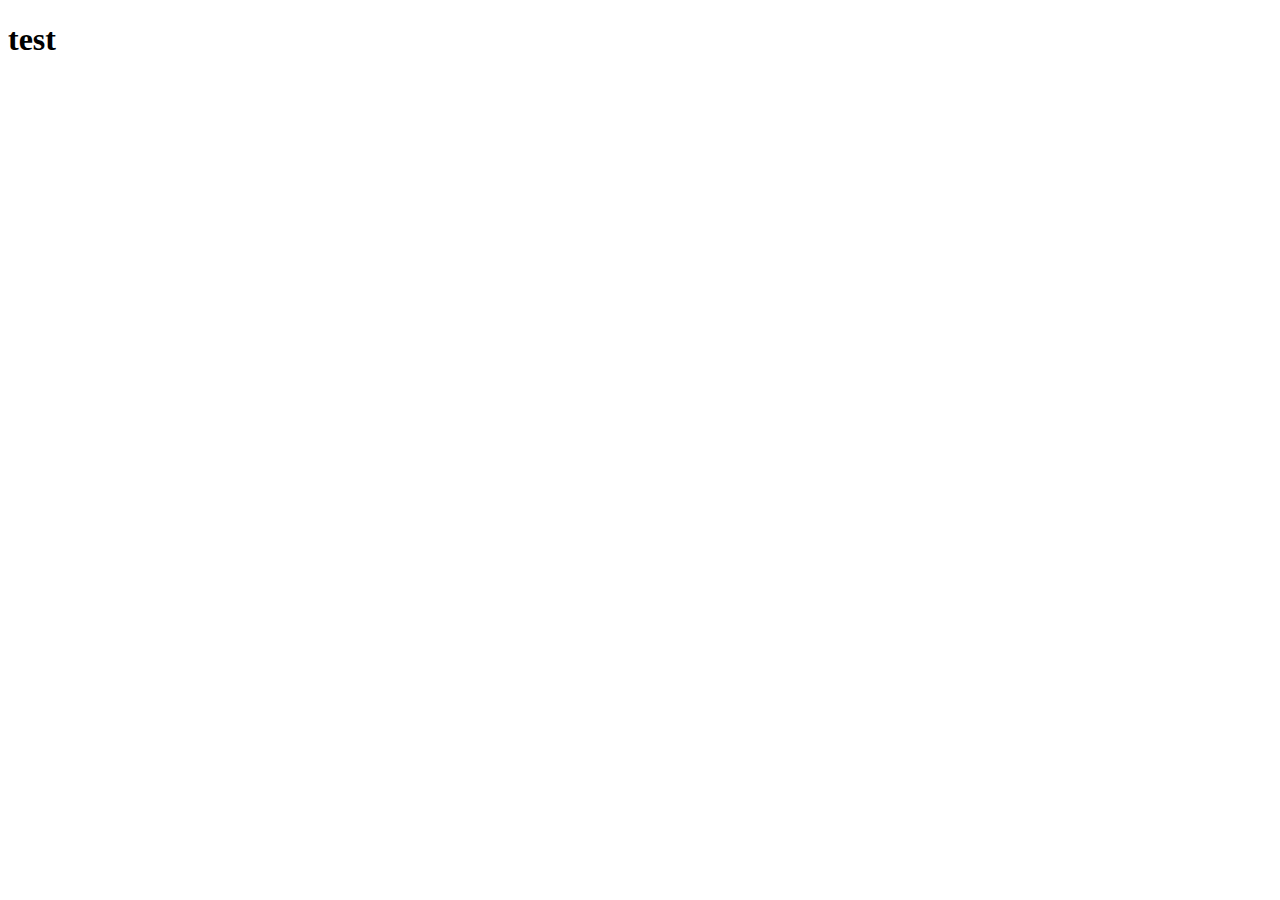
==== index.html @ bf71e2e0 "Add files via upload" ====
<!DOCTYPE html>
<html>

<head>
    <title>Wordpress</title>
    <meta charset="utf-8">
    <meta name="viewport" content="width=device-width, initial-scale=1">
    <link href="https://cdn.jsdelivr.net/npm/bootstrap@5.1.3/dist/css/bootstrap.min.css" rel="stylesheet"
        integrity="sha384-1BmE4kWBq78iYhFldvKuhfTAU6auU8tT94WrHftjDbrCEXSU1oBoqyl2QvZ6jIW3" crossorigin="anonymous">
    <script src="https://cdn.jsdelivr.net/npm/@popperjs/core@2.10.2/dist/umd/popper.min.js"
        integrity="sha384-7+zCNj/IqJ95wo16oMtfsKbZ9ccEh31eOz1HGyDuCQ6wgnyJNSYdrPa03rtR1zdB"
        crossorigin="anonymous"></script>
    <script src="https://cdn.jsdelivr.net/npm/bootstrap@5.1.3/dist/js/bootstrap.min.js"
        integrity="sha384-QJHtvGhmr9XOIpI6YVutG+2QOK9T+ZnN4kzFN1RtK3zEFEIsxhlmWl5/YESvpZ13"
        crossorigin="anonymous"></script>
    <link rel="preconnect" href="https://fonts.googleapis.com">
    <link rel="preconnect" href="https://fonts.gstatic.com" crossorigin>
    <link href="./become-landlord.css" rel="stylesheet">
    <link href="./landing-page.css" rel="stylesheet">
    <link href="./properties-details.css" rel="stylesheet">
    <link href="./Properties-list-.css" rel="stylesheet">
    <link
        href="https://fonts.googleapis.com/css2?family=Poppins:ital,wght@0,100;0,200;0,300;0,400;0,500;0,600;0,700;0,800;0,900;1,100;1,200;1,300;1,400;1,500;1,600;1,700;1,800;1,900&display=swap"
        rel="stylesheet">
</head>
</head>

<body>
   <h1>test</h1>
</body>

</html>
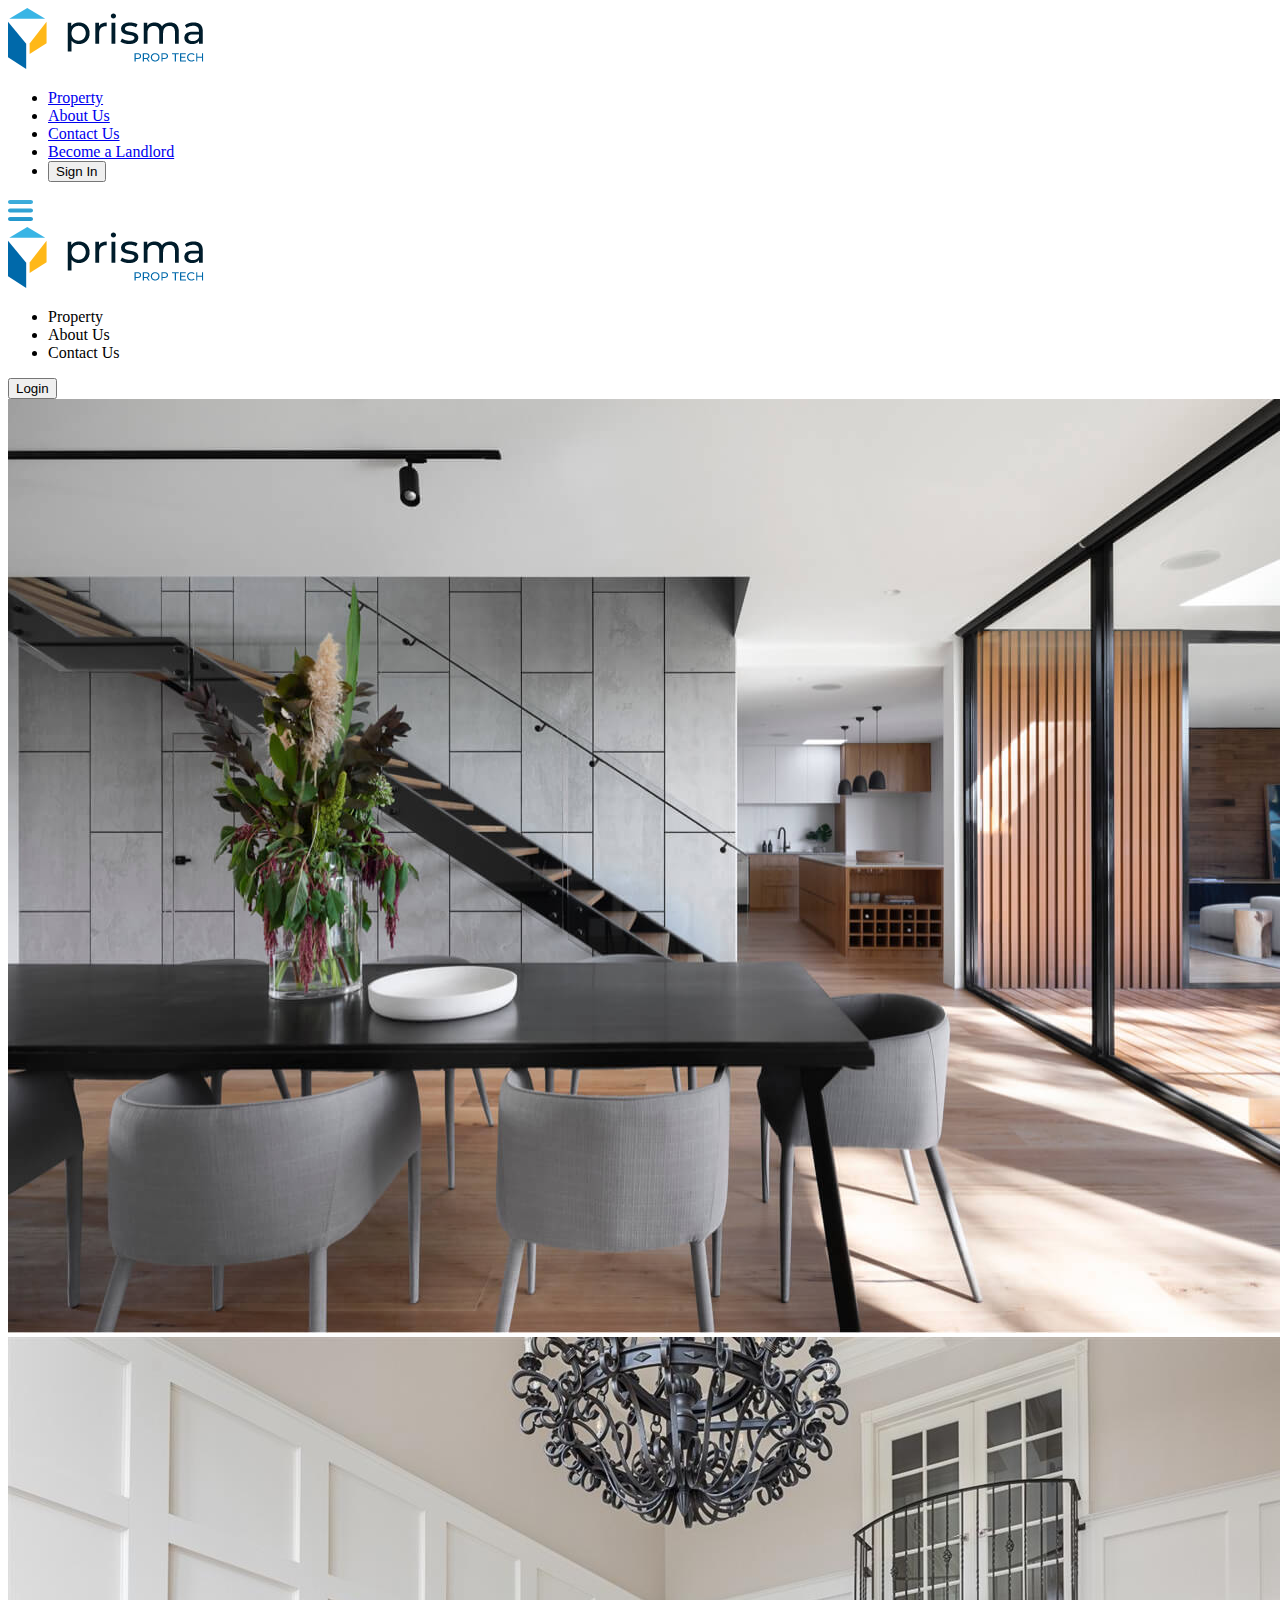
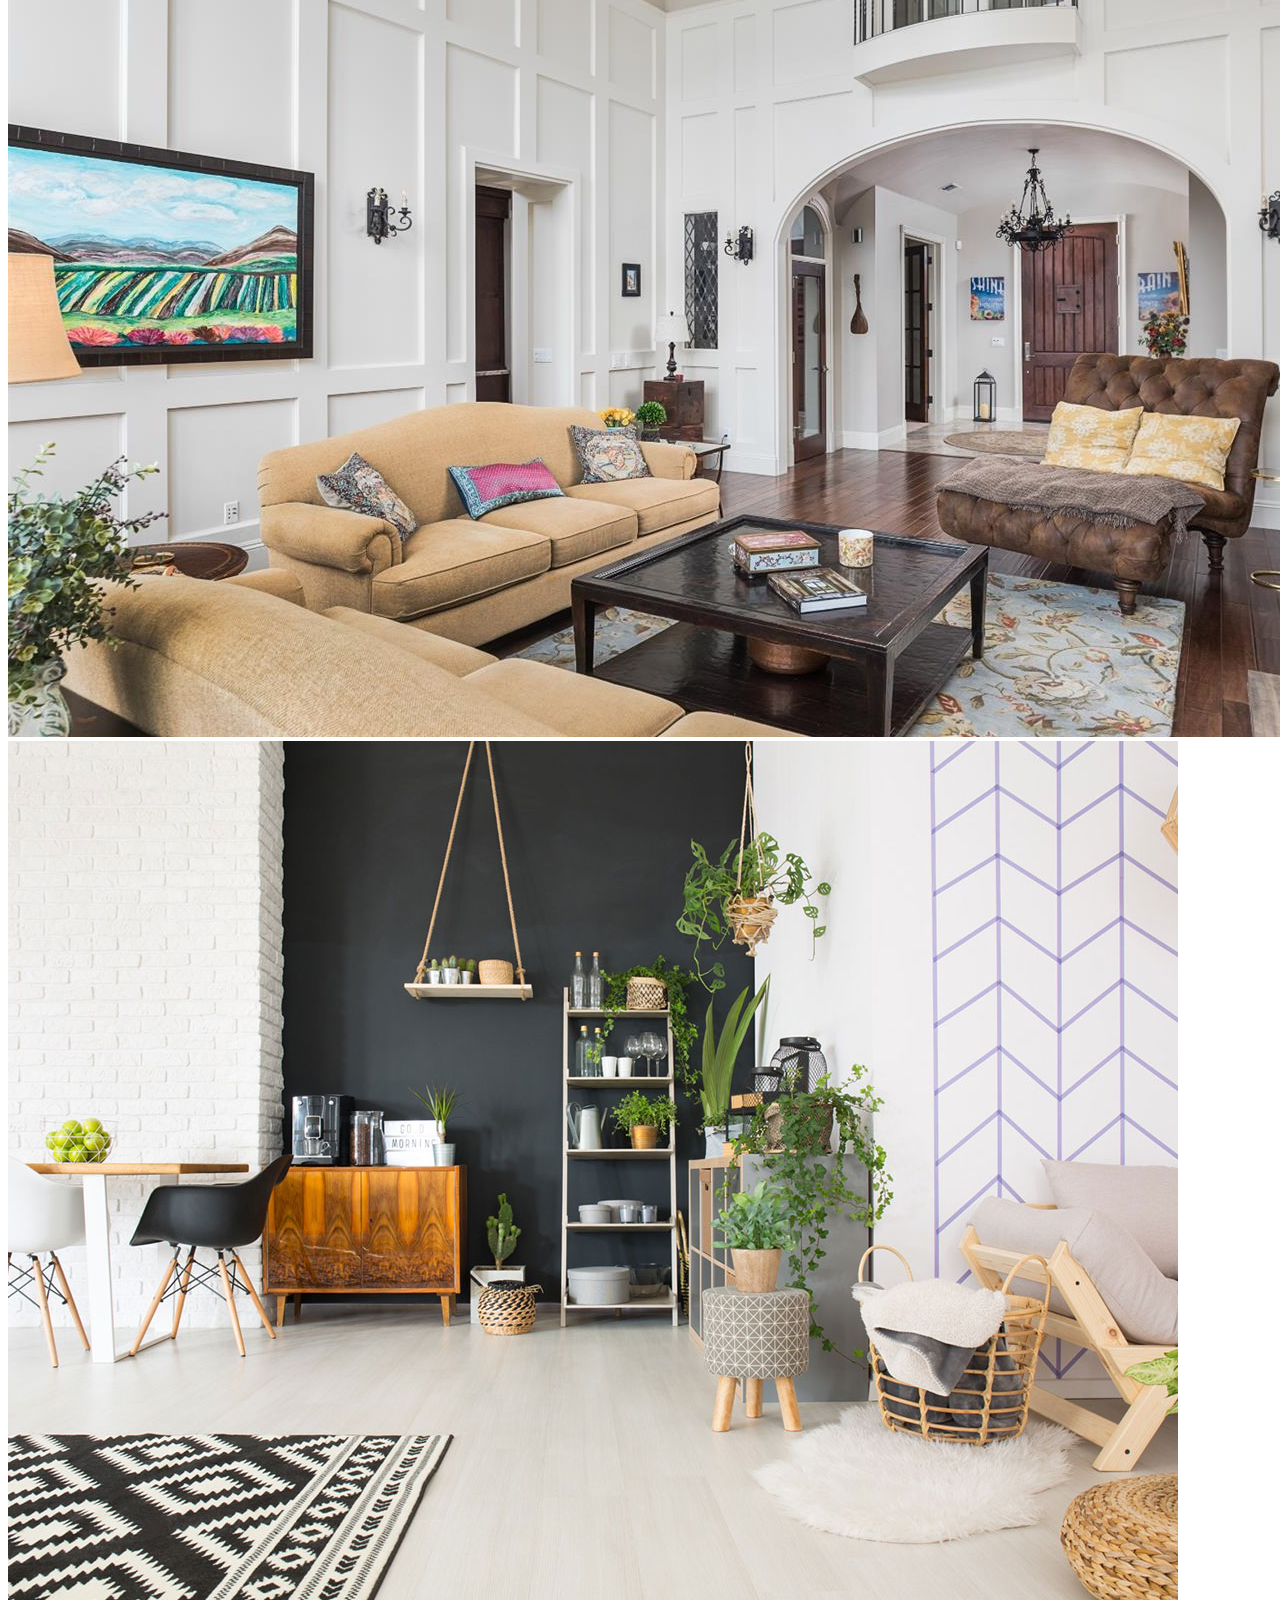
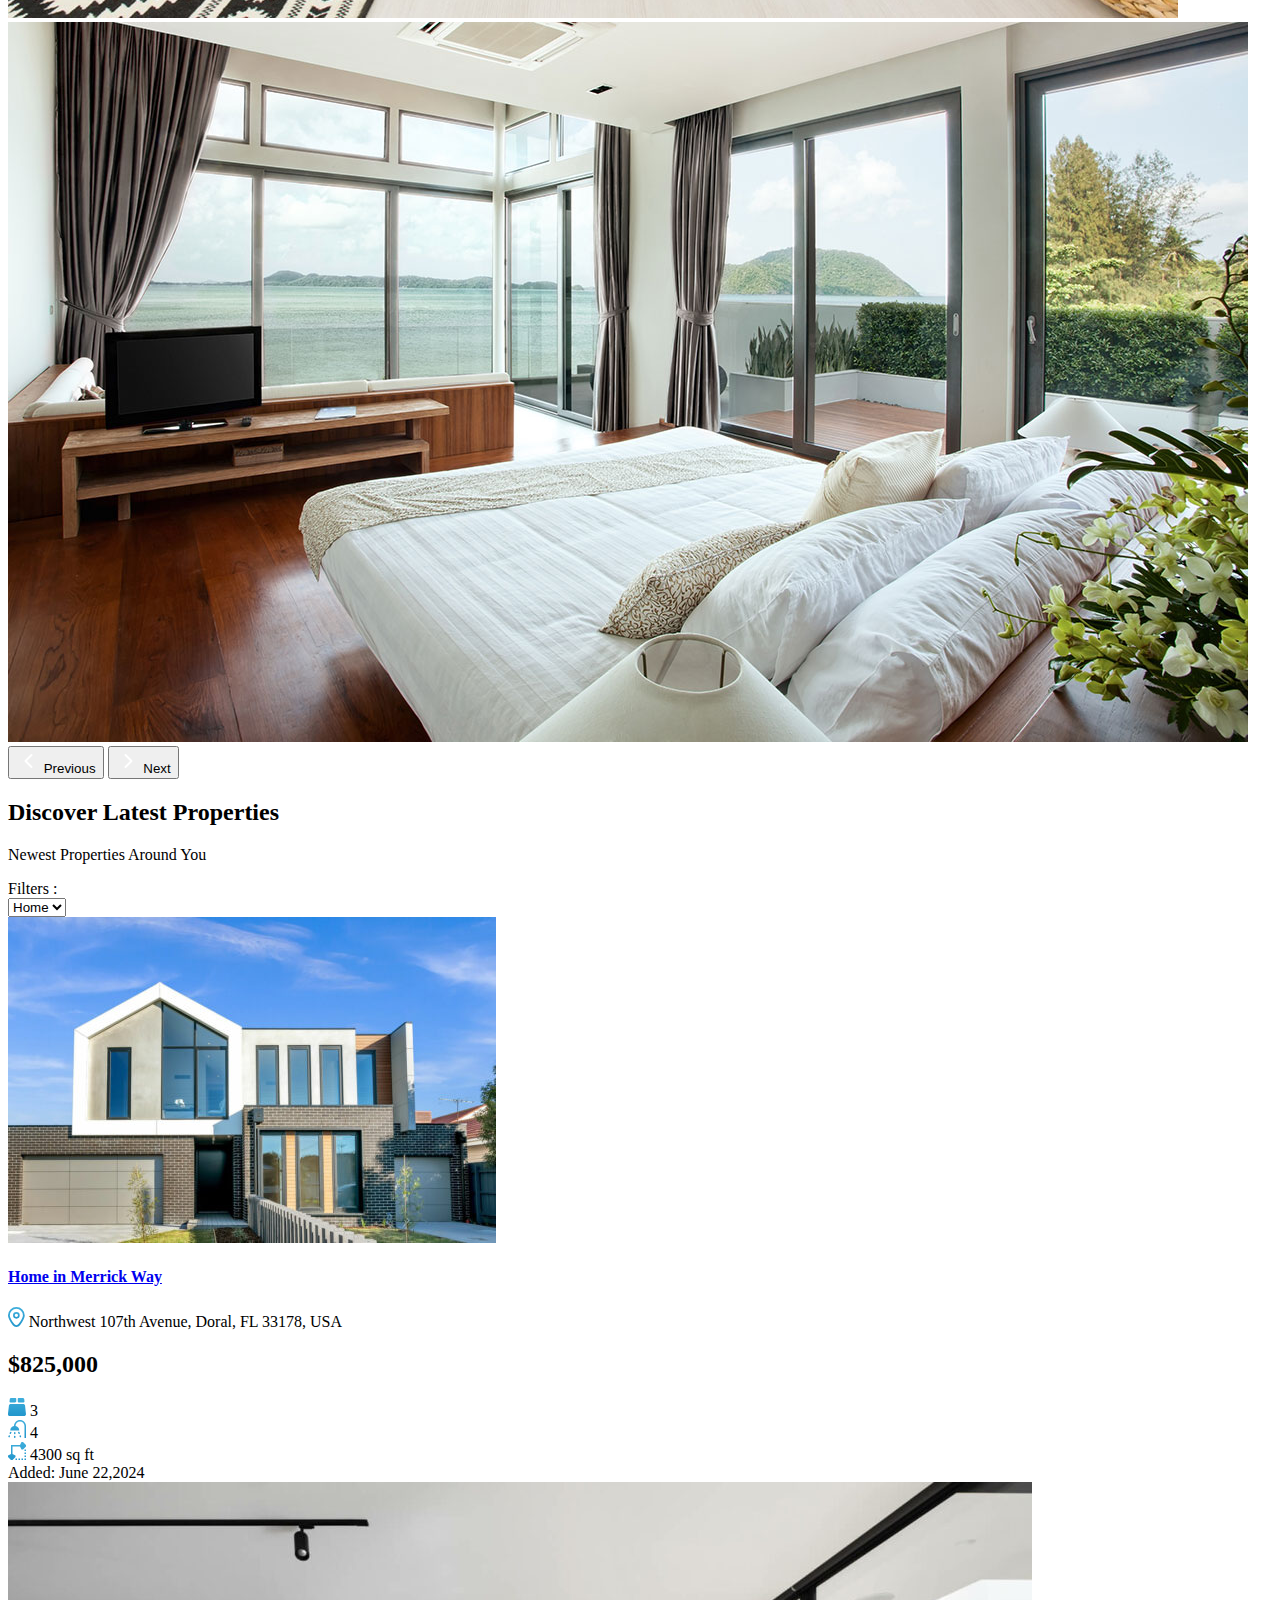
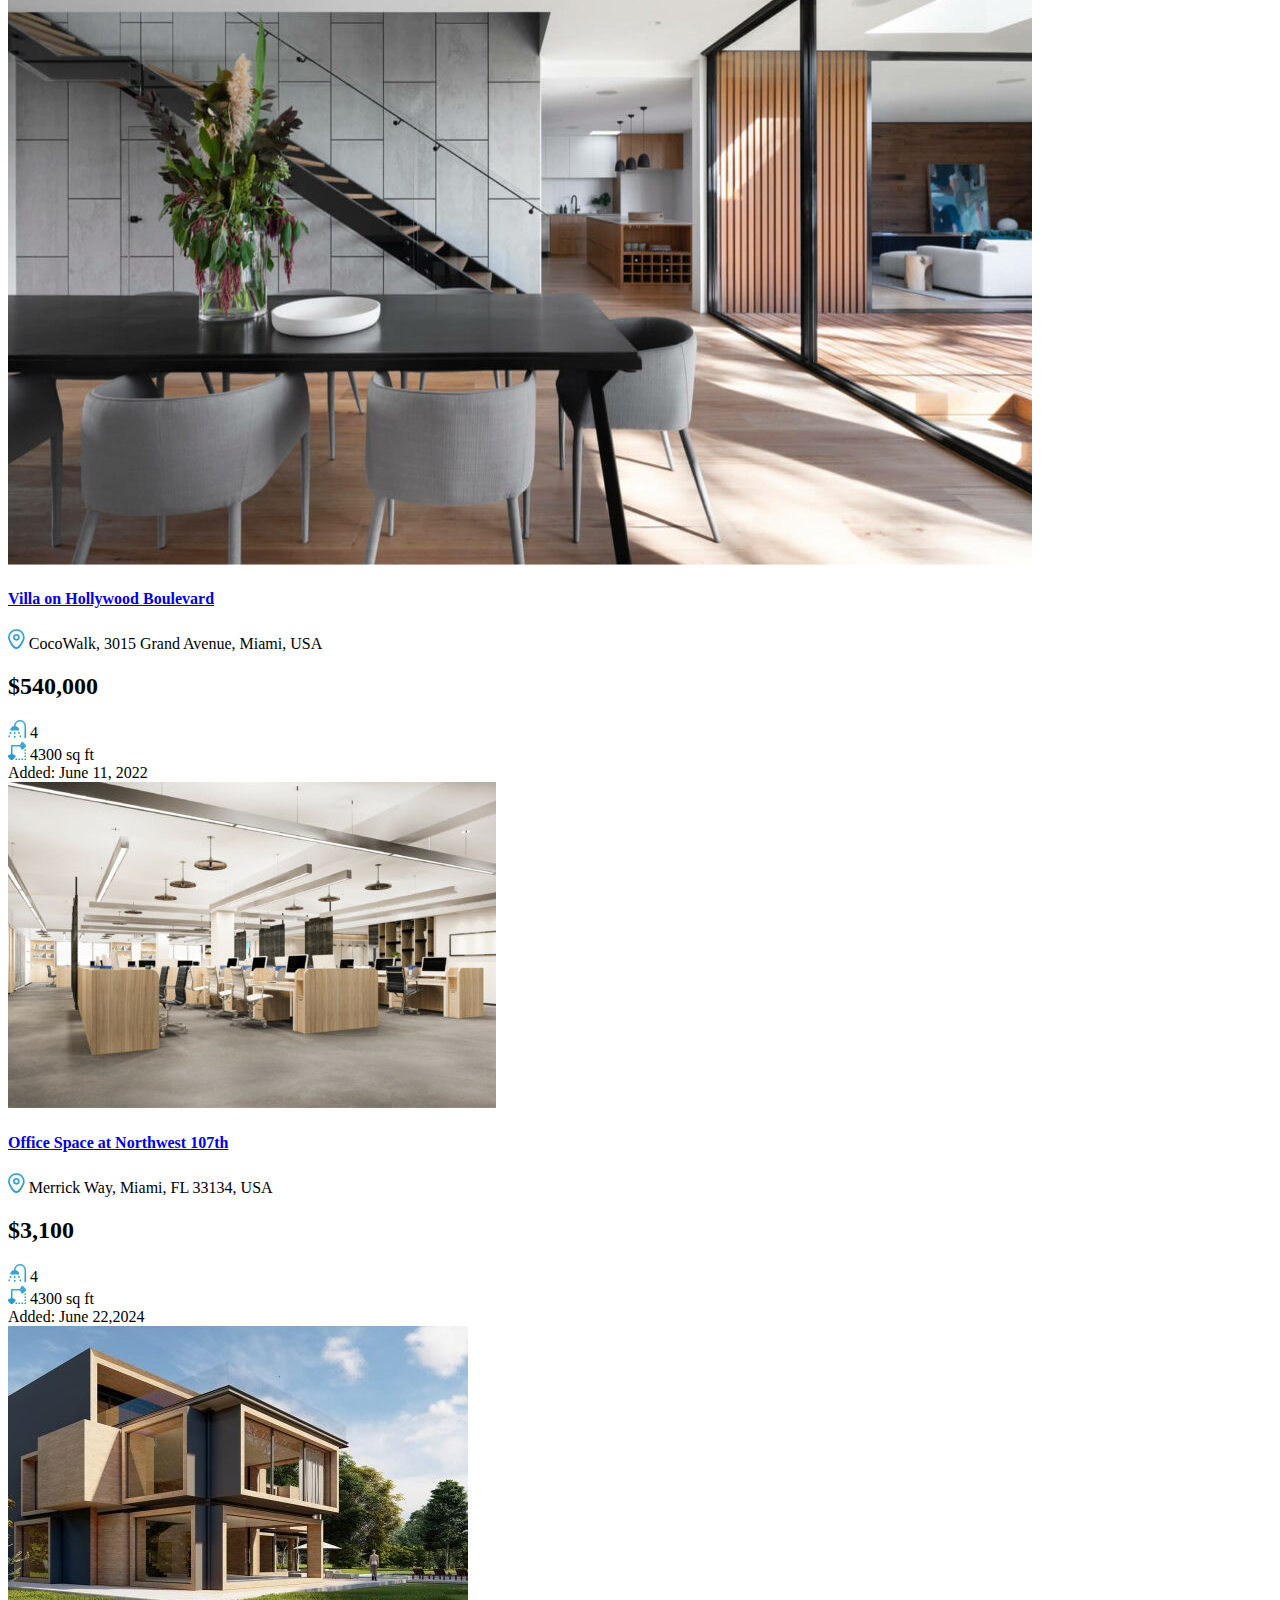
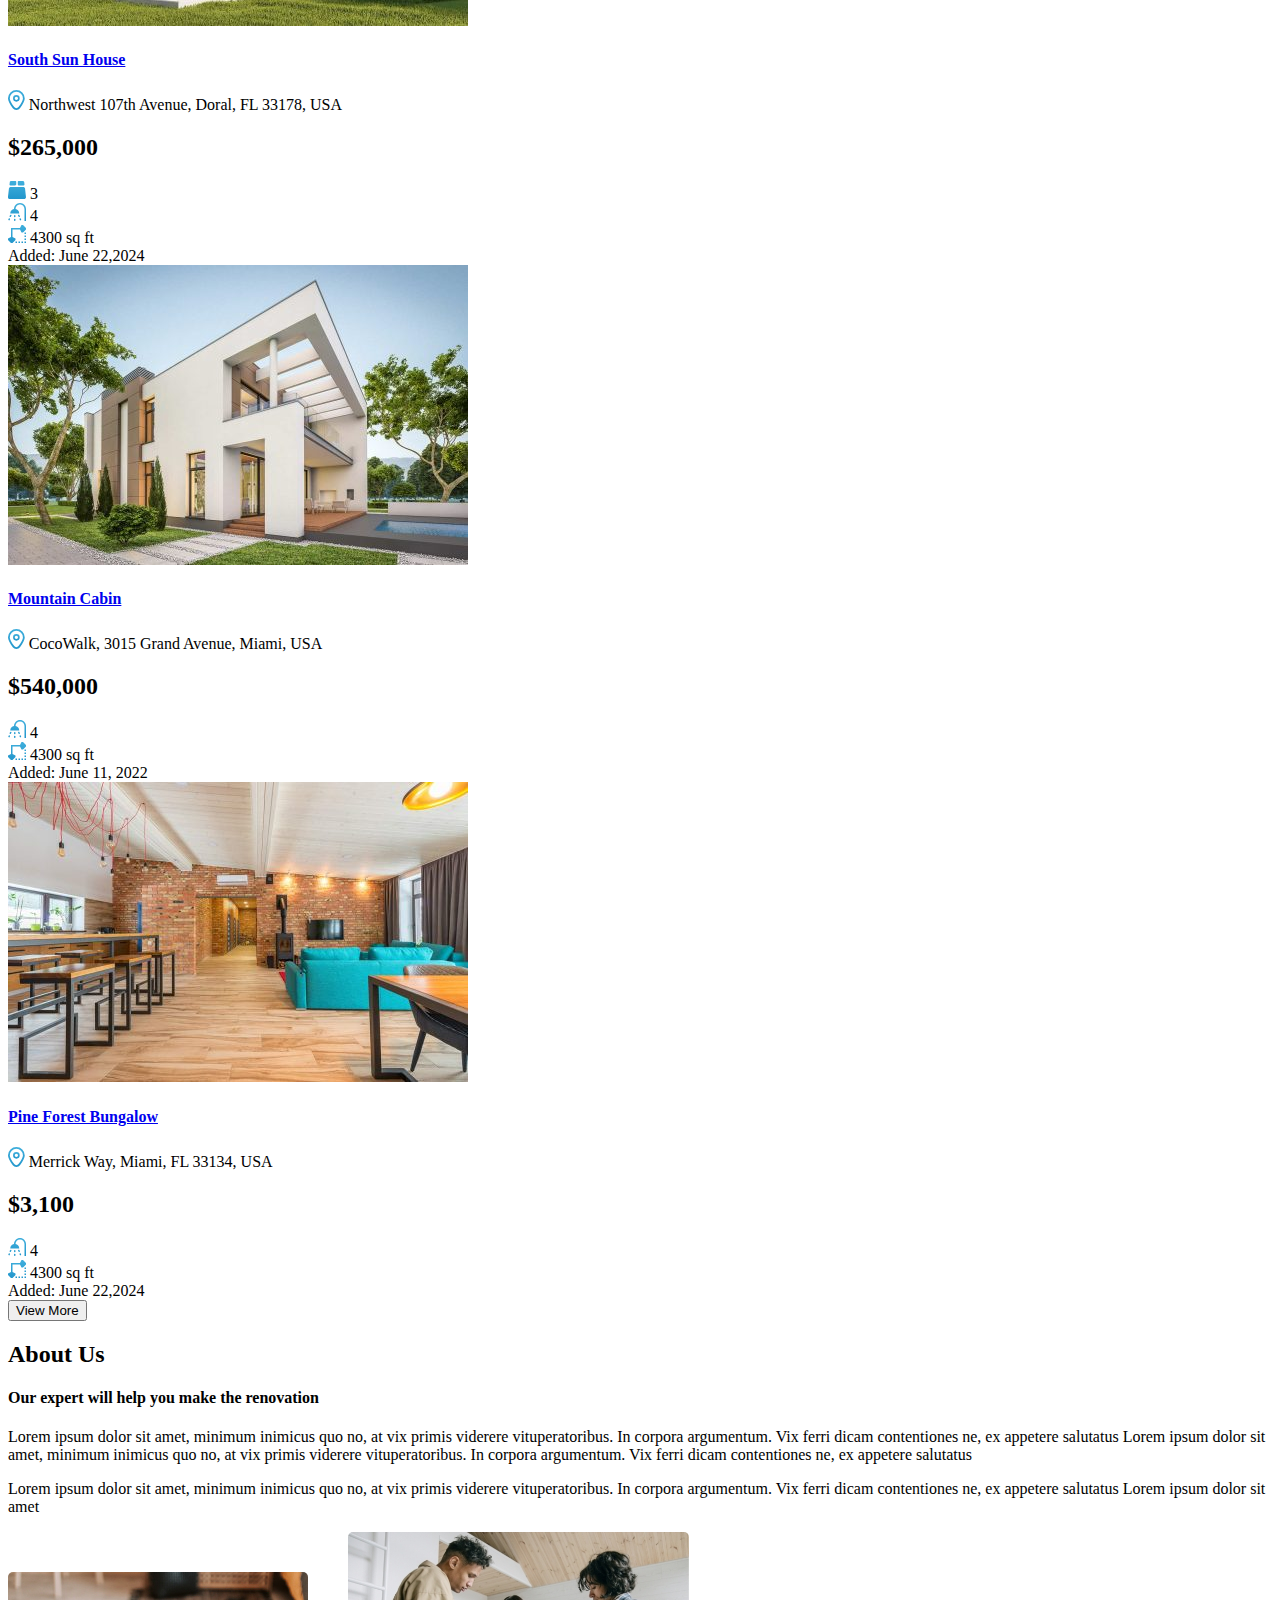
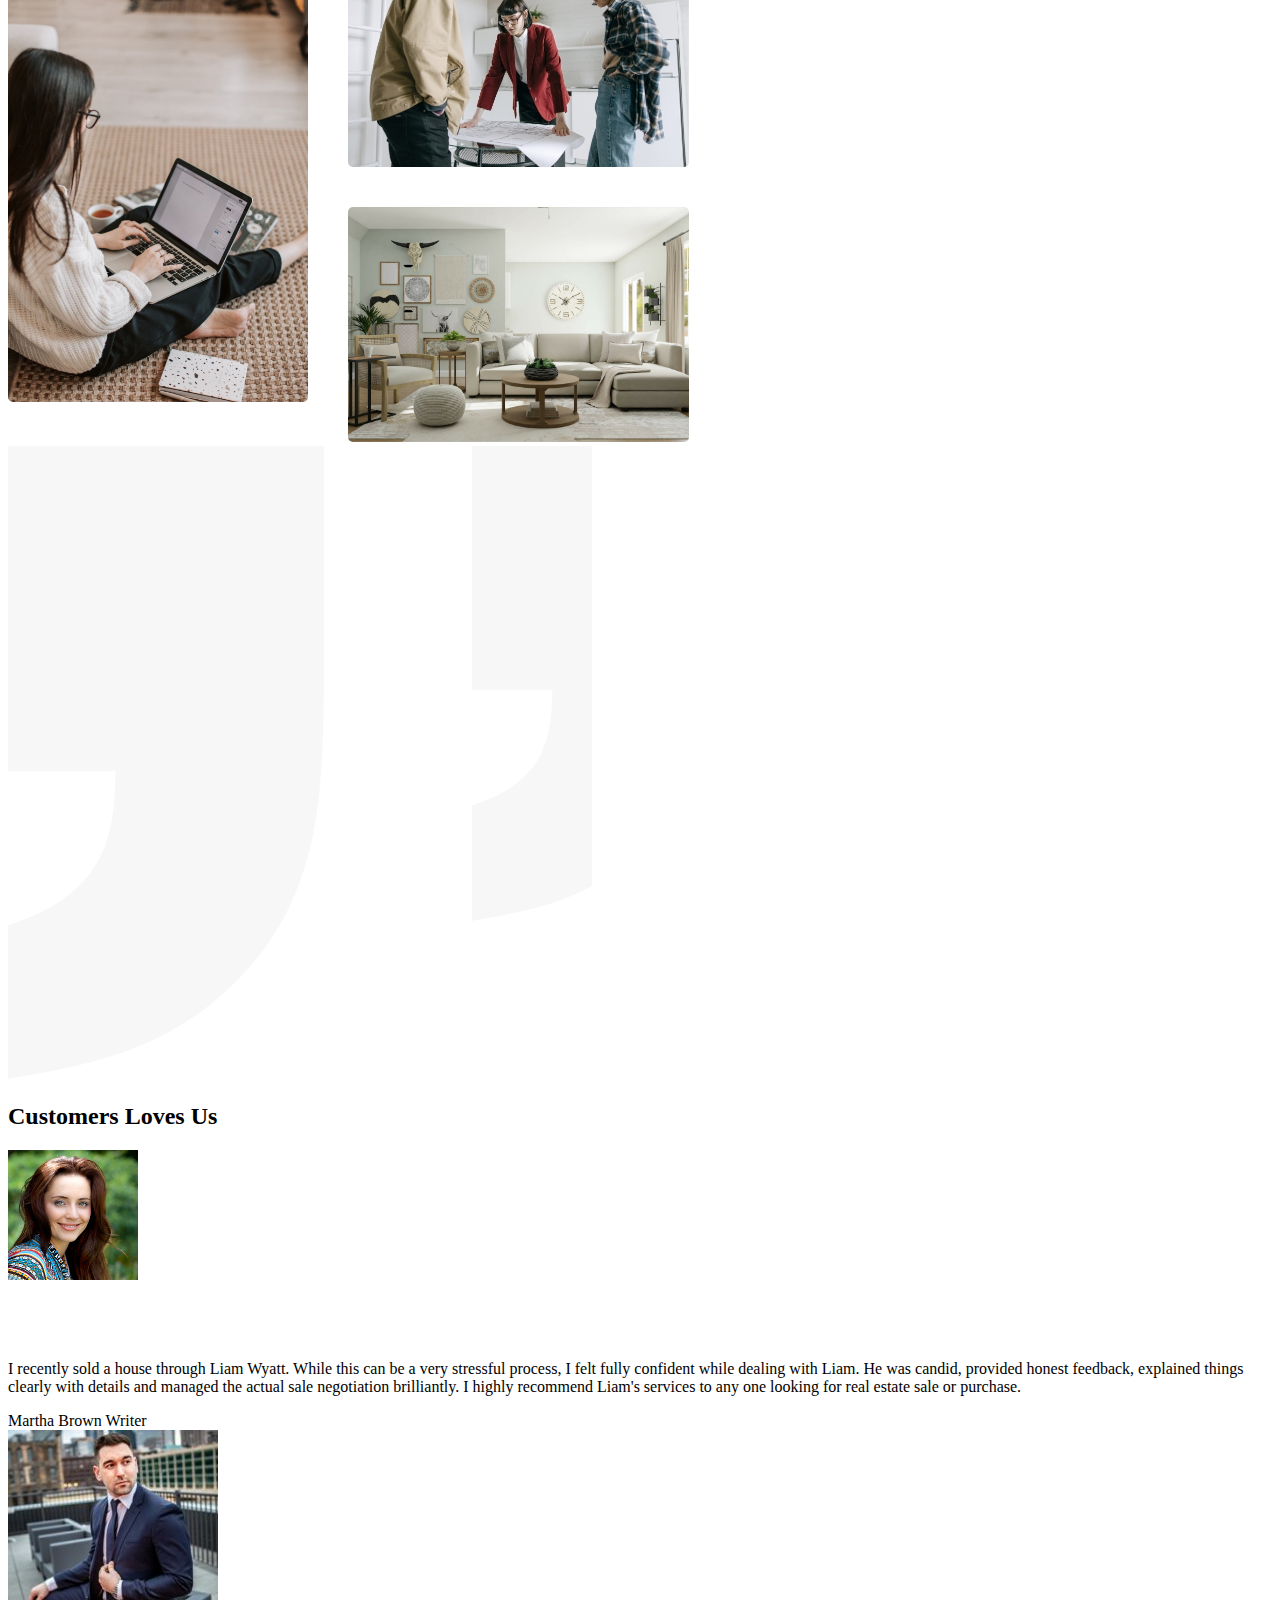
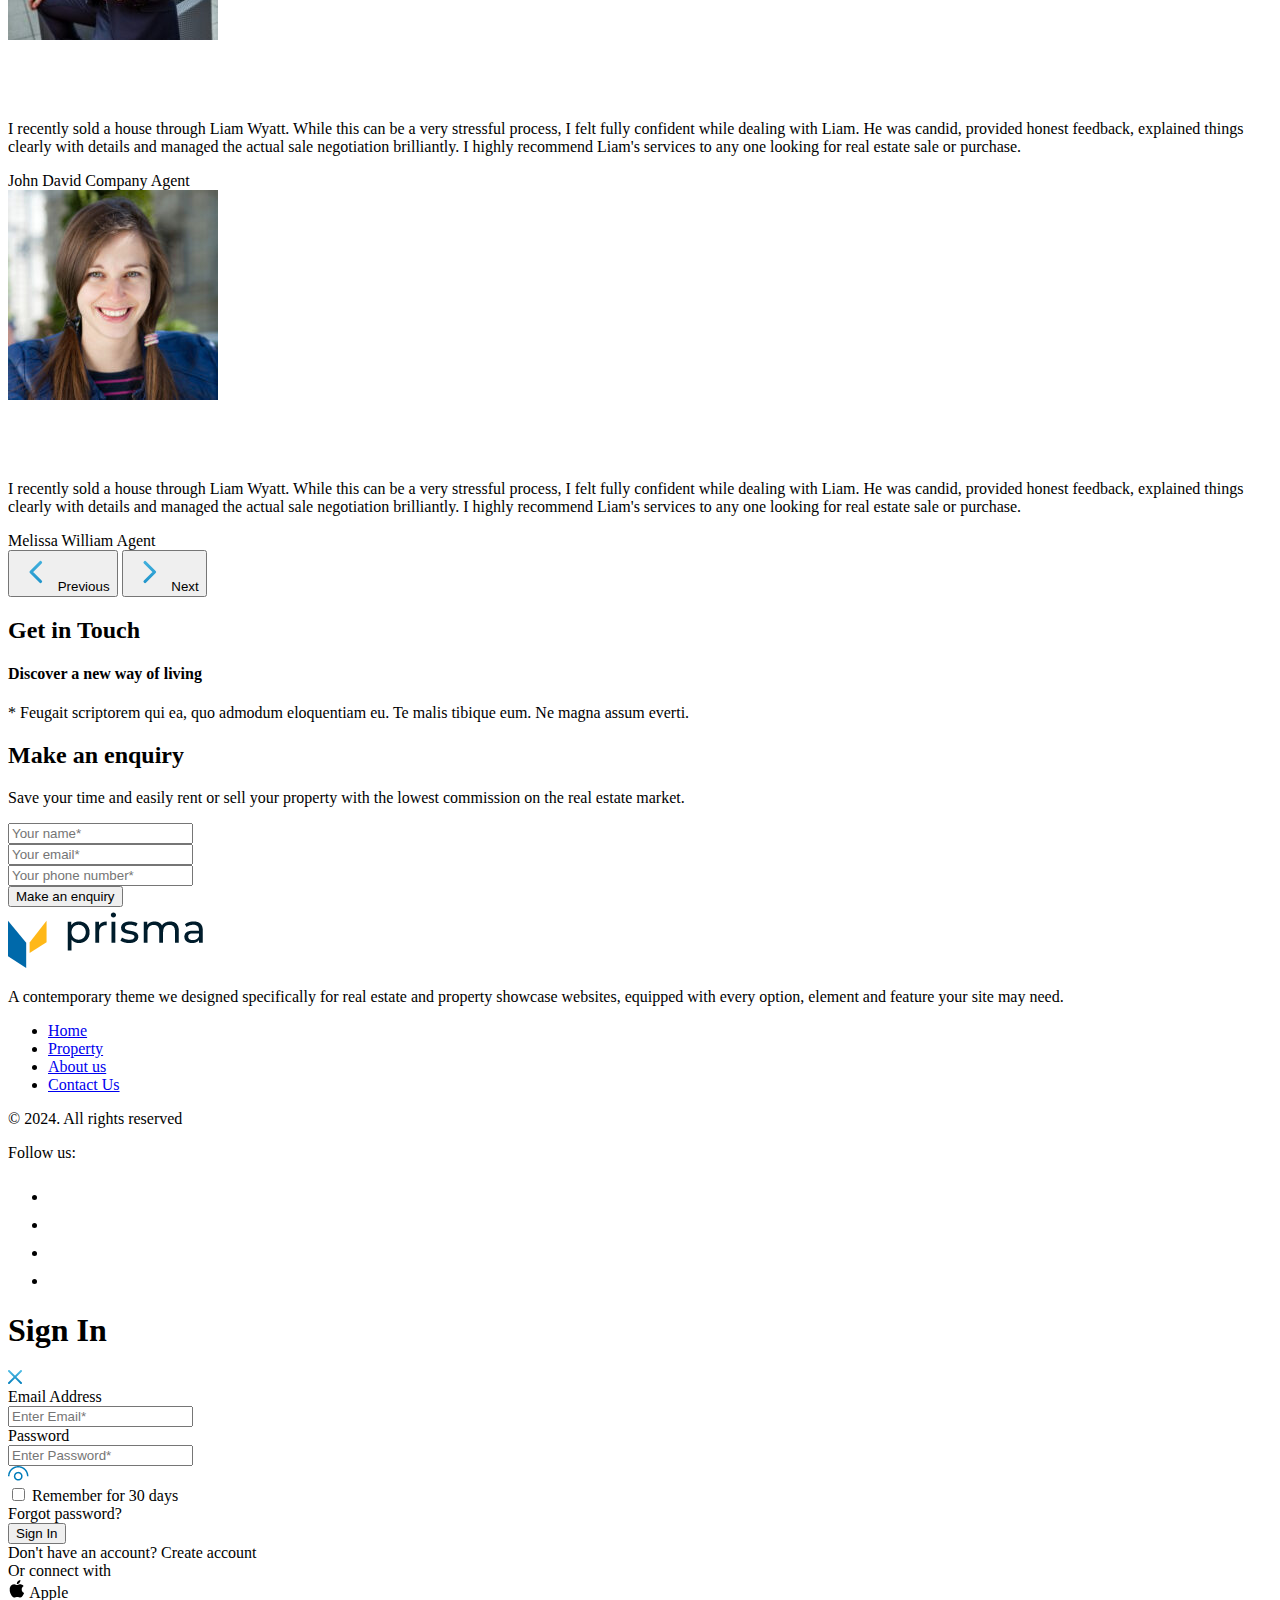
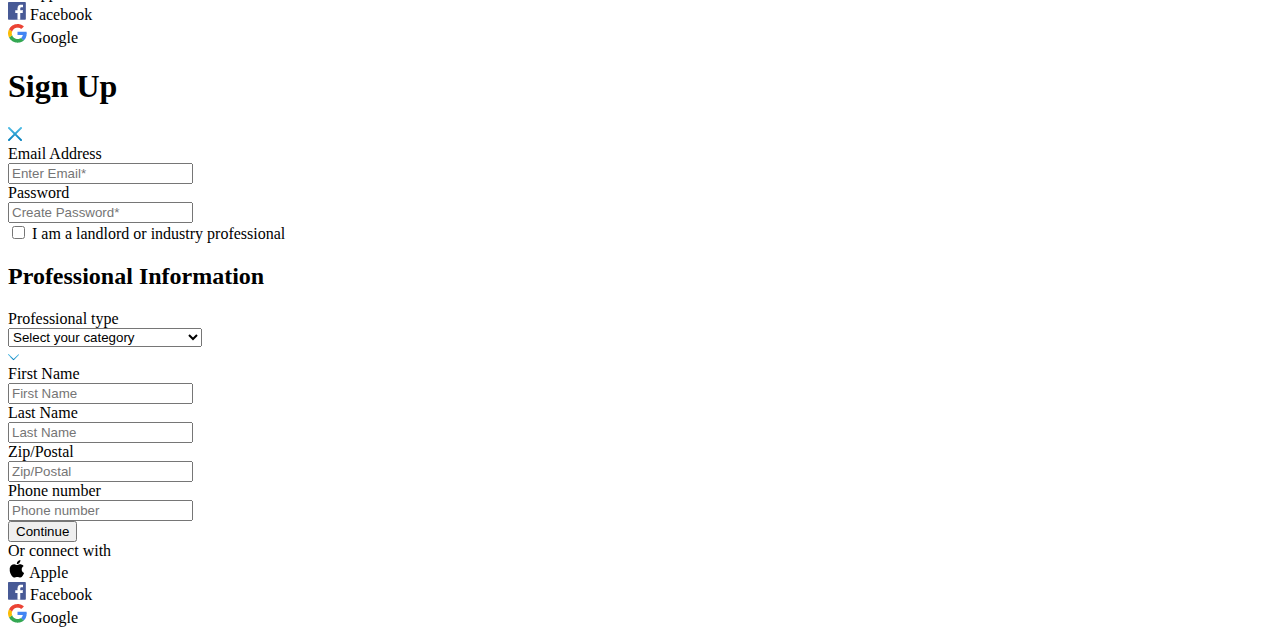
==== commit 4d858610: "Update index.html" ====
--- a/index.html
+++ b/index.html
@@ -15,10 +15,7 @@
         crossorigin="anonymous"></script>
     <link rel="preconnect" href="https://fonts.googleapis.com">
     <link rel="preconnect" href="https://fonts.gstatic.com" crossorigin>
-    <link href="./become-landlord.css" rel="stylesheet">
     <link href="./landing-page.css" rel="stylesheet">
-    <link href="./properties-details.css" rel="stylesheet">
-    <link href="./Properties-list-.css" rel="stylesheet">
     <link
         href="https://fonts.googleapis.com/css2?family=Poppins:ital,wght@0,100;0,200;0,300;0,400;0,500;0,600;0,700;0,800;0,900;1,100;1,200;1,300;1,400;1,500;1,600;1,700;1,800;1,900&display=swap"
         rel="stylesheet">
@@ -26,7 +23,862 @@
 </head>
 
 <body>
-   <h1>test</h1>
+    <header>
+        <div class="logo">
+            <img src="images/logo.png">
+        </div>
+        <div class="logo-content">
+            <nav class="navbar navbar-expand-lg bg-body-tertiary">
+                <div class="container-fluid">
+                    <!-- <a class="navbar-brand" href="#">Navbar</a> -->
+                    <!-- <button class="navbar-toggler" type="button" data-bs-toggle="collapse" data-bs-target="#navbarNav"
+                        aria-controls="navbarNav" aria-expanded="false" aria-label="Toggle navigation">
+                        <img src="images/toogle-icon.svg">
+                    </button> -->
+                    <div class="collapse navbar-collapse" id="navbarNav">
+                        <ul class="navbar-nav">
+                            <li class="nav-item">
+                                <a class="nav-link active" aria-current="page" href="#">Property</a>
+                            </li>
+                            <li class="nav-item">
+                                <a class="nav-link" href="#">About Us</a>
+                            </li>
+                            <li class="nav-item">
+                                <a class="nav-link" href="#">Contact Us</a>
+                            </li>
+                            <li class="nav-item">
+                                <a class="nav-link landlord-text" href="#">Become a Landlord</a>
+                            </li>
+                            <li class="nav-item login-btn" data-bs-toggle="modal" data-bs-target="#signInmodal">
+                                <button class="btn primary-btn">Sign In</button>
+                            </li>
+                        </ul>
+                    </div>
+                </div>
+            </nav>
+            <div class="mobile-sidebar">
+                <div class="sidebar-container">
+                    <div class="toggle-icon" onclick="sidebarOpen()">
+                        <img src="images/toogle-icon.svg">
+                    </div>
+                    <div class="toggle-sidebar" id="sidebar-open" onclick="sidebarClose()">
+                        <div class="sidebar-contnet">
+                            <div class="logo-sidebar">
+                                <img src="images/logo.png">
+                            </div>
+                            <div class="sidebar-links">
+                                <ul>
+                                    <li>Property</li>
+                                    <li>About Us</li>
+                                    <li>Contact Us</li>
+                                </ul>
+                                <div class="bottom-btn">
+                                    <button class="btn primary-btn" data-bs-toggle="modal" data-bs-target="#signInmodal">Login</button>
+                                </div>
+                            </div>
+                        </div>
+                    </div>
+                </div>
+            </div>
+        </div>
+    </header>
+
+    <!--Banner Section-->
+    <section>
+        <div class="banner-container">
+            <div id="carouselExample" class="carousel slide">
+                <div class="carousel-inner">
+                    <div class="carousel-item active">
+                        <img src="images/banner-1.jpg">
+                    </div>
+                    <div class="carousel-item">
+                        <img src="images/banner.jpg">
+                    </div>
+                    <div class="carousel-item">
+                        <img src="images/banner-2.jpg">
+                    </div>
+                    <div class="carousel-item">
+                        <img src="images/banner-3.jpg">
+                    </div>
+                </div>
+                <button class="carousel-control-prev" type="button" data-bs-target="#carouselExample"
+                    data-bs-slide="prev">
+                    <span><img src="images/right-white.svg"></span>
+                    <span class="visually-hidden">Previous</span>
+                </button>
+                <button class="carousel-control-next" type="button" data-bs-target="#carouselExample"
+                    data-bs-slide="next">
+                    <span><img src="images/left-white.svg"></span>
+                    <span class="visually-hidden">Next</span>
+                </button>
+            </div>
+        </div>
+    </section>
+
+    <!--Property list Section-->
+    <section>
+        <div class="property-list-container">
+            <div class="common-page-space">
+                <div class="section-heading">
+                    <h2 class="heading-text">Discover Latest Properties</h2>
+                    <p class="sub-text">Newest Properties Around You</p>
+                </div>
+                <div class="property-filter">
+                    <span class="filter-text">Filters :</span>
+                    <div class="filter-select">
+                        <select>
+                            <option value="home">Home</option>
+                            <option value="office">Office</option>
+                        </select>
+                    </div>
+                </div>
+                <div class="property-list-content">
+                    <div class="list-inner">
+                        <div class="property-list">
+                            <div class="property-image">
+                                <img src="./images/property-1.jpg">
+                            </div>
+                            <div class="property-content">
+                                <h4><a href="#"> Home in Merrick Way</a></h4>
+                                <div class="location-text">
+                                    <span>
+                                        <svg id="marker" xmlns="http://www.w3.org/2000/svg"
+                                            xmlns:xlink="http://www.w3.org/1999/xlink" width="16.757" height="20"
+                                            viewBox="0 0 16.757 20">
+                                            <defs>
+                                                <linearGradient id="linear-gradient" x1="0.5" y1="-0.745" x2="0.5"
+                                                    y2="2.128" gradientUnits="objectBoundingBox">
+                                                    <stop offset="0" stop-color="#54c0e8" />
+                                                    <stop offset="1" stop-color="#037cba" />
+                                                </linearGradient>
+                                            </defs>
+                                            <path id="Path_130" data-name="Path 130"
+                                                d="M11.333,6a3.333,3.333,0,1,0,3.333,3.333A3.333,3.333,0,0,0,11.333,6Zm0,5A1.667,1.667,0,1,1,13,9.333,1.667,1.667,0,0,1,11.333,11Z"
+                                                transform="translate(-2.955 -1.001)" fill="url(#linear-gradient)" />
+                                            <path id="Path_131" data-name="Path 131"
+                                                d="M10.323,20a4.392,4.392,0,0,1-3.592-1.833c-3.176-4.38-4.786-7.674-4.786-9.788a8.378,8.378,0,1,1,16.757,0c0,2.115-1.611,5.408-4.786,9.788A4.392,4.392,0,0,1,10.323,20Zm0-18.181A6.569,6.569,0,0,0,3.762,8.378c0,1.675,1.577,4.772,4.44,8.721a2.621,2.621,0,0,0,4.241,0c2.863-3.949,4.44-7.046,4.44-8.721a6.569,6.569,0,0,0-6.561-6.561Z"
+                                                transform="translate(-1.945 0)" fill="url(#linear-gradient)" />
+                                        </svg>
+                                    </span>
+                                    <label>Northwest 107th Avenue, Doral, FL 33178, USA</label>
+                                </div>
+                                <div class="property-footer">
+                                    <h2 class="prise-text">$825,000</h2>
+                                    <div class="property-info">
+                                        <span>
+                                            <img src="images/rooms.svg">
+                                        </span>
+                                        <label>3</label>
+                                    </div>
+                                    <div class="property-info">
+                                        <span>
+                                            <img src="images/bath.svg">
+                                        </span>
+                                        <label>4</label>
+                                    </div>
+                                    <div class="property-info">
+                                        <span>
+                                            <img src="images/sq-feet.svg">
+                                        </span>
+                                        <label>4300 sq ft</label>
+                                    </div>
+                                </div>
+                                <div class="added-text">
+                                    <span class="add-text">Added: </span>
+                                    <label class="date-text">June 22,2024</label>
+                                </div>
+                            </div>
+                        </div>
+                        <div class="property-list">
+                            <div class="property-image">
+                                <img src="./images/property-2.jpg">
+                            </div>
+                            <div class="property-content">
+                                <h4><a href="#"> Villa on Hollywood Boulevard</a></h4>
+                                <div class="location-text">
+                                    <span>
+                                        <svg id="marker" xmlns="http://www.w3.org/2000/svg"
+                                            xmlns:xlink="http://www.w3.org/1999/xlink" width="16.757" height="20"
+                                            viewBox="0 0 16.757 20">
+                                            <defs>
+                                                <linearGradient id="linear-gradient" x1="0.5" y1="-0.745" x2="0.5"
+                                                    y2="2.128" gradientUnits="objectBoundingBox">
+                                                    <stop offset="0" stop-color="#54c0e8" />
+                                                    <stop offset="1" stop-color="#037cba" />
+                                                </linearGradient>
+                                            </defs>
+                                            <path id="Path_130" data-name="Path 130"
+                                                d="M11.333,6a3.333,3.333,0,1,0,3.333,3.333A3.333,3.333,0,0,0,11.333,6Zm0,5A1.667,1.667,0,1,1,13,9.333,1.667,1.667,0,0,1,11.333,11Z"
+                                                transform="translate(-2.955 -1.001)" fill="url(#linear-gradient)" />
+                                            <path id="Path_131" data-name="Path 131"
+                                                d="M10.323,20a4.392,4.392,0,0,1-3.592-1.833c-3.176-4.38-4.786-7.674-4.786-9.788a8.378,8.378,0,1,1,16.757,0c0,2.115-1.611,5.408-4.786,9.788A4.392,4.392,0,0,1,10.323,20Zm0-18.181A6.569,6.569,0,0,0,3.762,8.378c0,1.675,1.577,4.772,4.44,8.721a2.621,2.621,0,0,0,4.241,0c2.863-3.949,4.44-7.046,4.44-8.721a6.569,6.569,0,0,0-6.561-6.561Z"
+                                                transform="translate(-1.945 0)" fill="url(#linear-gradient)" />
+                                        </svg>
+                                    </span>
+                                    <label>CocoWalk, 3015 Grand Avenue, Miami, USA</label>
+                                </div>
+                                <div class="property-footer">
+                                    <h2 class="prise-text">$540,000</h2>
+                                    <div class="property-info">
+                                        <span>
+                                            <img src="images/bath.svg">
+                                        </span>
+                                        <label>4</label>
+                                    </div>
+                                    <div class="property-info">
+                                        <span>
+                                            <img src="images/sq-feet.svg">
+                                        </span>
+                                        <label>4300 sq ft</label>
+                                    </div>
+                                </div>
+                                <div class="added-text">
+                                    <span class="add-text">Added: </span>
+                                    <label class="date-text">June 11, 2022</label>
+                                </div>
+                            </div>
+                        </div>
+                        <div class="property-list">
+                            <div class="property-image">
+                                <img src="./images/property-3.jpg">
+                            </div>
+                            <div class="property-content">
+                                <h4><a href="#"> Office Space at Northwest 107th</a></h4>
+                                <div class="location-text">
+                                    <span>
+                                        <svg id="marker" xmlns="http://www.w3.org/2000/svg"
+                                            xmlns:xlink="http://www.w3.org/1999/xlink" width="16.757" height="20"
+                                            viewBox="0 0 16.757 20">
+                                            <defs>
+                                                <linearGradient id="linear-gradient" x1="0.5" y1="-0.745" x2="0.5"
+                                                    y2="2.128" gradientUnits="objectBoundingBox">
+                                                    <stop offset="0" stop-color="#54c0e8" />
+                                                    <stop offset="1" stop-color="#037cba" />
+                                                </linearGradient>
+                                            </defs>
+                                            <path id="Path_130" data-name="Path 130"
+                                                d="M11.333,6a3.333,3.333,0,1,0,3.333,3.333A3.333,3.333,0,0,0,11.333,6Zm0,5A1.667,1.667,0,1,1,13,9.333,1.667,1.667,0,0,1,11.333,11Z"
+                                                transform="translate(-2.955 -1.001)" fill="url(#linear-gradient)" />
+                                            <path id="Path_131" data-name="Path 131"
+                                                d="M10.323,20a4.392,4.392,0,0,1-3.592-1.833c-3.176-4.38-4.786-7.674-4.786-9.788a8.378,8.378,0,1,1,16.757,0c0,2.115-1.611,5.408-4.786,9.788A4.392,4.392,0,0,1,10.323,20Zm0-18.181A6.569,6.569,0,0,0,3.762,8.378c0,1.675,1.577,4.772,4.44,8.721a2.621,2.621,0,0,0,4.241,0c2.863-3.949,4.44-7.046,4.44-8.721a6.569,6.569,0,0,0-6.561-6.561Z"
+                                                transform="translate(-1.945 0)" fill="url(#linear-gradient)" />
+                                        </svg>
+                                    </span>
+                                    <label>Merrick Way, Miami, FL 33134, USA</label>
+                                </div>
+                                <div class="property-footer">
+                                    <h2 class="prise-text">$3,100</h2>
+                                    <div class="property-info">
+                                        <span>
+                                            <img src="images/bath.svg">
+                                        </span>
+                                        <label>4</label>
+                                    </div>
+                                    <div class="property-info">
+                                        <span>
+                                            <img src="images/sq-feet.svg">
+                                        </span>
+                                        <label>4300 sq ft</label>
+                                    </div>
+                                </div>
+                                <div class="added-text">
+                                    <span class="add-text">Added: </span>
+                                    <label class="date-text">June 22,2024</label>
+                                </div>
+                            </div>
+                        </div>
+                        <div class="property-list">
+                            <div class="property-image">
+                                <img src="./images/property-4.jpg">
+                            </div>
+                            <div class="property-content">
+                                <h4><a href="#"> South Sun House</a></h4>
+                                <div class="location-text">
+                                    <span>
+                                        <svg id="marker" xmlns="http://www.w3.org/2000/svg"
+                                            xmlns:xlink="http://www.w3.org/1999/xlink" width="16.757" height="20"
+                                            viewBox="0 0 16.757 20">
+                                            <defs>
+                                                <linearGradient id="linear-gradient" x1="0.5" y1="-0.745" x2="0.5"
+                                                    y2="2.128" gradientUnits="objectBoundingBox">
+                                                    <stop offset="0" stop-color="#54c0e8" />
+                                                    <stop offset="1" stop-color="#037cba" />
+                                                </linearGradient>
+                                            </defs>
+                                            <path id="Path_130" data-name="Path 130"
+                                                d="M11.333,6a3.333,3.333,0,1,0,3.333,3.333A3.333,3.333,0,0,0,11.333,6Zm0,5A1.667,1.667,0,1,1,13,9.333,1.667,1.667,0,0,1,11.333,11Z"
+                                                transform="translate(-2.955 -1.001)" fill="url(#linear-gradient)" />
+                                            <path id="Path_131" data-name="Path 131"
+                                                d="M10.323,20a4.392,4.392,0,0,1-3.592-1.833c-3.176-4.38-4.786-7.674-4.786-9.788a8.378,8.378,0,1,1,16.757,0c0,2.115-1.611,5.408-4.786,9.788A4.392,4.392,0,0,1,10.323,20Zm0-18.181A6.569,6.569,0,0,0,3.762,8.378c0,1.675,1.577,4.772,4.44,8.721a2.621,2.621,0,0,0,4.241,0c2.863-3.949,4.44-7.046,4.44-8.721a6.569,6.569,0,0,0-6.561-6.561Z"
+                                                transform="translate(-1.945 0)" fill="url(#linear-gradient)" />
+                                        </svg>
+                                    </span>
+                                    <label>Northwest 107th Avenue, Doral, FL 33178, USA</label>
+                                </div>
+                                <div class="property-footer">
+                                    <h2 class="prise-text">$265,000</h2>
+                                    <div class="property-info">
+                                        <span>
+                                            <img src="images/rooms.svg">
+                                        </span>
+                                        <label>3</label>
+                                    </div>
+                                    <div class="property-info">
+                                        <span>
+                                            <img src="images/bath.svg">
+                                        </span>
+                                        <label>4</label>
+                                    </div>
+                                    <div class="property-info">
+                                        <span>
+                                            <img src="images/sq-feet.svg">
+                                        </span>
+                                        <label>4300 sq ft</label>
+                                    </div>
+                                </div>
+                                <div class="added-text">
+                                    <span class="add-text">Added: </span>
+                                    <label class="date-text">June 22,2024</label>
+                                </div>
+                            </div>
+                        </div>
+                        <div class="property-list">
+                            <div class="property-image">
+                                <img src="./images/property-5.jpg">
+                            </div>
+                            <div class="property-content">
+                                <h4><a href="#">Mountain Cabin</a></h4>
+                                <div class="location-text">
+                                    <span>
+                                        <svg id="marker" xmlns="http://www.w3.org/2000/svg"
+                                            xmlns:xlink="http://www.w3.org/1999/xlink" width="16.757" height="20"
+                                            viewBox="0 0 16.757 20">
+                                            <defs>
+                                                <linearGradient id="linear-gradient" x1="0.5" y1="-0.745" x2="0.5"
+                                                    y2="2.128" gradientUnits="objectBoundingBox">
+                                                    <stop offset="0" stop-color="#54c0e8" />
+                                                    <stop offset="1" stop-color="#037cba" />
+                                                </linearGradient>
+                                            </defs>
+                                            <path id="Path_130" data-name="Path 130"
+                                                d="M11.333,6a3.333,3.333,0,1,0,3.333,3.333A3.333,3.333,0,0,0,11.333,6Zm0,5A1.667,1.667,0,1,1,13,9.333,1.667,1.667,0,0,1,11.333,11Z"
+                                                transform="translate(-2.955 -1.001)" fill="url(#linear-gradient)" />
+                                            <path id="Path_131" data-name="Path 131"
+                                                d="M10.323,20a4.392,4.392,0,0,1-3.592-1.833c-3.176-4.38-4.786-7.674-4.786-9.788a8.378,8.378,0,1,1,16.757,0c0,2.115-1.611,5.408-4.786,9.788A4.392,4.392,0,0,1,10.323,20Zm0-18.181A6.569,6.569,0,0,0,3.762,8.378c0,1.675,1.577,4.772,4.44,8.721a2.621,2.621,0,0,0,4.241,0c2.863-3.949,4.44-7.046,4.44-8.721a6.569,6.569,0,0,0-6.561-6.561Z"
+                                                transform="translate(-1.945 0)" fill="url(#linear-gradient)" />
+                                        </svg>
+                                    </span>
+                                    <label>CocoWalk, 3015 Grand Avenue, Miami, USA</label>
+                                </div>
+                                <div class="property-footer">
+                                    <h2 class="prise-text">$540,000</h2>
+                                    <div class="property-info">
+                                        <span>
+                                            <img src="images/bath.svg">
+                                        </span>
+                                        <label>4</label>
+                                    </div>
+                                    <div class="property-info">
+                                        <span>
+                                            <img src="images/sq-feet.svg">
+                                        </span>
+                                        <label>4300 sq ft</label>
+                                    </div>
+                                </div>
+                                <div class="added-text">
+                                    <span class="add-text">Added: </span>
+                                    <label class="date-text">June 11, 2022</label>
+                                </div>
+                            </div>
+                        </div>
+                        <div class="property-list">
+                            <div class="property-image">
+                                <img src="images/property-6.jpg">
+                            </div>
+                            <div class="property-content">
+                                <h4><a href="#">Pine Forest Bungalow</a></h4>
+                                <div class="location-text">
+                                    <span>
+                                        <svg id="marker" xmlns="http://www.w3.org/2000/svg"
+                                            xmlns:xlink="http://www.w3.org/1999/xlink" width="16.757" height="20"
+                                            viewBox="0 0 16.757 20">
+                                            <defs>
+                                                <linearGradient id="linear-gradient" x1="0.5" y1="-0.745" x2="0.5"
+                                                    y2="2.128" gradientUnits="objectBoundingBox">
+                                                    <stop offset="0" stop-color="#54c0e8" />
+                                                    <stop offset="1" stop-color="#037cba" />
+                                                </linearGradient>
+                                            </defs>
+                                            <path id="Path_130" data-name="Path 130"
+                                                d="M11.333,6a3.333,3.333,0,1,0,3.333,3.333A3.333,3.333,0,0,0,11.333,6Zm0,5A1.667,1.667,0,1,1,13,9.333,1.667,1.667,0,0,1,11.333,11Z"
+                                                transform="translate(-2.955 -1.001)" fill="url(#linear-gradient)" />
+                                            <path id="Path_131" data-name="Path 131"
+                                                d="M10.323,20a4.392,4.392,0,0,1-3.592-1.833c-3.176-4.38-4.786-7.674-4.786-9.788a8.378,8.378,0,1,1,16.757,0c0,2.115-1.611,5.408-4.786,9.788A4.392,4.392,0,0,1,10.323,20Zm0-18.181A6.569,6.569,0,0,0,3.762,8.378c0,1.675,1.577,4.772,4.44,8.721a2.621,2.621,0,0,0,4.241,0c2.863-3.949,4.44-7.046,4.44-8.721a6.569,6.569,0,0,0-6.561-6.561Z"
+                                                transform="translate(-1.945 0)" fill="url(#linear-gradient)" />
+                                        </svg>
+                                    </span>
+                                    <label>Merrick Way, Miami, FL 33134, USA</label>
+                                </div>
+                                <div class="property-footer">
+                                    <h2 class="prise-text">$3,100</h2>
+                                    <div class="property-info">
+                                        <span>
+                                            <img src="images/bath.svg">
+                                        </span>
+                                        <label>4</label>
+                                    </div>
+                                    <div class="property-info">
+                                        <span>
+                                            <img src="images/sq-feet.svg">
+                                        </span>
+                                        <label>4300 sq ft</label>
+                                    </div>
+                                </div>
+                                <div class="added-text">
+                                    <span class="add-text">Added: </span>
+                                    <label class="date-text">June 22,2024</label>
+                                </div>
+                            </div>
+                        </div>
+                    </div>
+                    <div class="property-btn">
+                        <button class="btn primary-btn">View More</button>
+                    </div>
+                </div>
+            </div>
+        </div>
+    </section>
+
+    <!--About us Section-->
+    <section>
+        <div class="about-us-container">
+            <div class="common-page-space">
+                <div class="section-heading">
+                    <h2 class="heading-text">About Us</h2>
+                </div>
+                <div class="about-container">
+                    <div class="about-inner about-left">
+                        <h4>Our expert will help you
+                            make the renovation</h4>
+                        <p>Lorem ipsum dolor sit amet, minimum inimicus quo no, at vix primis viderere
+                            vituperatoribus. In corpora argumentum. Vix ferri dicam contentiones ne,
+                            ex appetere salutatus Lorem ipsum dolor sit amet, minimum inimicus quo
+                            no, at vix primis viderere vituperatoribus. In corpora argumentum.
+                            Vix ferri dicam contentiones ne, ex appetere salutatus</p>
+                        <p>Lorem ipsum dolor sit amet, minimum inimicus quo no, at vix primis viderere
+                            vituperatoribus. In corpora argumentum. Vix ferri dicam contentiones ne,
+                            ex appetere salutatus Lorem ipsum dolor sit amet</p>
+                    </div>
+                    <div class="about-inner about-right">
+                        <div class="about-image">
+                            <img src="images/about-img.png">
+                        </div>
+                    </div>
+                </div>
+            </div>
+        </div>
+    </section>
+
+    <!--Testimonial Section-->
+    <section>
+        <div class="testimonial-container">
+            <div class="fix-image">
+                <img src="images/quote-png.png">
+            </div>
+            <div class="common-page-space">
+                <div class="section-heading">
+                    <h2 class="heading-text">Customers Loves Us</h2>
+                </div>
+                <div class="testimonial-content">
+                    <div id="carouselExampleFade" class="carousel slide carousel-fade">
+                        <div class="carousel-inner">
+                            <div class="carousel-item active">
+                                <div class="item-content">
+                                    <div class="item-image">
+                                        <div class="profime-img">
+                                            <img src="images/testimonial-1.png">
+                                        </div>
+                                        <div class="image-bg">
+                                            <img src="images/testimonial.png">
+                                        </div>
+                                    </div>
+                                    <div class="text-content">
+                                        <p class="profile-text">I recently sold a house through Liam Wyatt. While this
+                                            can be a very
+                                            stressful process,
+                                            I felt fully confident while dealing with Liam. He was candid, provided
+                                            honest feedback,
+                                            explained things clearly with details and managed the actual sale
+                                            negotiation brilliantly. I
+                                            highly recommend Liam's services to any one looking for real estate sale or
+                                            purchase.</p>
+                                        <div class="profile-name">
+                                            <label class="name-text">Martha Brown</label>
+                                            <span class="profile-tag">Writer</span>
+                                        </div>
+                                    </div>
+                                </div>
+                            </div>
+                            <div class="carousel-item">
+                                <div class="item-content">
+                                    <div class="item-image">
+                                        <div class="profime-img">
+                                            <img src="images/profile-2.jpg">
+                                        </div>
+                                        <div class="image-bg">
+                                            <img src="images/testimonial.png">
+                                        </div>
+                                    </div>
+                                    <div class="text-content">
+                                        <p class="profile-text">I recently sold a house through Liam Wyatt. While this
+                                            can be a very
+                                            stressful process,
+                                            I felt fully confident while dealing with Liam. He was candid, provided
+                                            honest feedback,
+                                            explained things clearly with details and managed the actual sale
+                                            negotiation brilliantly. I
+                                            highly recommend Liam's services to any one looking for real estate sale or
+                                            purchase.</p>
+                                        <div class="profile-name">
+                                            <label class="name-text">John David</label>
+                                            <span class="profile-tag">Company Agent</span>
+                                        </div>
+                                    </div>
+                                </div>
+                            </div>
+                            <div class="carousel-item">
+                                <div class="item-content">
+                                    <div class="item-image">
+                                        <div class="profime-img">
+                                            <img src="images/profile-1.jpg">
+                                        </div>
+                                        <div class="image-bg">
+                                            <img src="images/testimonial.png">
+                                        </div>
+                                    </div>
+                                    <div class="text-content">
+                                        <p class="profile-text">I recently sold a house through Liam Wyatt. While this
+                                            can be a very
+                                            stressful process,
+                                            I felt fully confident while dealing with Liam. He was candid, provided
+                                            honest feedback,
+                                            explained things clearly with details and managed the actual sale
+                                            negotiation brilliantly. I
+                                            highly recommend Liam's services to any one looking for real estate sale or
+                                            purchase.</p>
+                                        <div class="profile-name">
+                                            <label class="name-text">Melissa William</label>
+                                            <span class="profile-tag">Agent</span>
+                                        </div>
+                                    </div>
+                                </div>
+                            </div>
+                        </div>
+                        <button class="carousel-control-prev" type="button" data-bs-target="#carouselExampleFade"
+                            data-bs-slide="prev">
+                            <span class="carousel-control-prev-icon" aria-hidden="true">
+                                <img src="images/right-gredient.svg">
+                            </span>
+                            <span class="visually-hidden">Previous</span>
+                        </button>
+                        <button class="carousel-control-next" type="button" data-bs-target="#carouselExampleFade"
+                            data-bs-slide="next">
+                            <span class="carousel-control-next-icon" aria-hidden="true">
+                                <img src="images/left-gredient.svg">
+                            </span>
+                            <span class="visually-hidden">Next</span>
+                        </button>
+                    </div>
+                </div>
+            </div>
+        </div>
+    </section>
+
+    <!--Get in touch  Section-->
+    <section>
+        <div class="get-in-touch-container">
+            <div class="common-page-space">
+                <div class="section-heading">
+                    <h2 class="heading-text">Get in Touch</h2>
+                </div>
+                <div class="enquiry-container">
+                    <div class="enquiry-inner enquiry-left">
+                        <h4>Discover a new way of living</h4>
+                        <p>* Feugait scriptorem qui ea, quo admodum eloquentiam eu. Te malis tibique eum. Ne magna assum
+                            everti.</p>
+                    </div>
+                    <div class="enquiry-inner">
+                        <div class="enquiry-form">
+                            <h2>Make an enquiry</h2>
+                            <p>Save your time and easily rent or sell your property with the lowest commission on the
+                                real estate market.</p>
+                            <form>
+                                <div class="form-group">
+                                    <input type="text" placeholder="Your name*">
+                                </div>
+                                <div class="form-group">
+                                    <input type="text" placeholder="Your email*">
+                                </div>
+                                <div class="form-group">
+                                    <input type="text" placeholder="Your phone number*">
+                                </div>
+                                <div class="form-group">
+                                    <button class="btn primary-btn">Make an enquiry</button>
+                                </div>
+                            </form>
+                        </div>
+                    </div>
+                </div>
+            </div>
+        </div>
+    </section>
+
+    <footer>
+        <div class="footer-container">
+            <div class="footer-inner">
+                <div class="footer-content">
+                    <div class="footer-image">
+                        <img src="images/footer-logo.png">
+                    </div>
+                    <p>A contemporary theme we designed specifically for real estate and property showcase websites,
+                        equipped with every option, element and feature your site may need.</p>
+                </div>
+                <div class="footer-content">
+                    <div class="footer-links">
+                        <ul>
+                            <li>
+                                <a href="#">Home</a>
+                            </li>
+                            <li>
+                                <a href="#">Property</a>
+                            </li>
+                            <li>
+                                <a href="#">About us</a>
+                            </li>
+                            <li>
+                                <a href="#">Contact Us</a>
+                            </li>
+                        </ul>
+                    </div>
+                </div>
+            </div>
+            <div class="page-footer">
+                <div class="page-footer-content">
+                    <div class="left-text">
+                        <p>© 2024. All rights reserved</p>
+                    </div>
+                    <div class="follow-section">
+                        <span>Follow us:</span>
+                        <div class="follow-link">
+                            <ul>
+                                <li><a href="#">
+                                        <img src="images/facebook.svg" alt="">
+                                    </a></li>
+                                <li><a href="#">
+                                        <img src="images/linkedin.svg" alt="">
+                                    </a></li>
+                                <li><a href="#">
+                                        <img src="images/twitter.svg" alt="">
+                                    </a></li>
+                                <li><a href="#">
+                                        <img src="images/youtube.svg" alt="">
+                                    </a></li>
+                            </ul>
+                        </div>
+                    </div>
+                </div>
+            </div>
+        </div>
+    </footer>
+
+    <div class="modal fade" id="signInmodal" data-bs-backdrop="static" data-bs-keyboard="false" tabindex="-1"
+        aria-labelledby="staticBackdropLabel" aria-hidden="true">
+        <div class="modal-dialog modal-dialog-centered">
+            <div class="modal-content">
+                <div class="modal-header">
+                    <h1 class="header-text">Sign In</h1>
+                    <div class="close-icon" data-bs-dismiss="modal" aria-label="Close">
+                        <img src="images/close-icon.png">
+                    </div>
+                </div>
+                <div class="modal-body">
+                    <div class="form-container">
+                        <div class="form-group">
+                            <label class="form-heading">Email Address</label>
+                            <div class="form-input">
+                                <input type="text" class="input-field" placeholder="Enter Email*" />
+                            </div>
+                        </div>
+                        <div class="form-group">
+                            <label class="form-heading">Password</label>
+                            <div class="form-input">
+                                <input type="password" class="input-field" placeholder="Enter Password*" />
+                                <div class="password-icon">
+                                    <img src="images/password-show.png">
+                                </div>
+                            </div>
+                        </div>
+                        <div class="checkbox-container">
+                            <div class="form-checkbox">
+                                <input class="checkbox-field" type="checkbox" value="" id="flexCheckDefault">
+                                <label class="checkbox-label" for="flexCheckDefault">
+                                    Remember for 30 days
+                                </label>
+                            </div>
+                            <span class="forgot-password-text">Forgot password?</span>
+                        </div>
+                        <div class="signin-btn">
+                            <button class="btn primary-btn">Sign In</button>
+                        </div>
+                        <label class="account-text">Don't have an account? <span class="create-account"
+                                data-bs-toggle="modal" data-bs-target="#signUpmodal">Create
+                                account</span></label>
+                        <div class="footer-section">
+                            <div class="connect-with-container">
+                                <span class="connect-text">Or connect with</span>
+                            </div>
+                            <div class="social-media-btns">
+                                <div class="social-btn">
+                                    <img src="images/apple-icon.png">
+                                    <span class="btn-text">Apple</span>
+                                </div>
+                                <div class="social-btn">
+                                    <img src="images/Facebook.png">
+                                    <span class="btn-text">Facebook</span>
+                                </div>
+                                <div class="social-btn">
+                                    <img src="images/Google.png">
+                                    <span class="btn-text">Google</span>
+                                </div>
+                            </div>
+                        </div>
+                    </div>
+                </div>
+            </div>
+        </div>
+    </div>
+
+    <div class="modal fade" id="signUpmodal" data-bs-backdrop="static" data-bs-keyboard="false" tabindex="-1"
+        aria-labelledby="staticBackdropLabel" aria-hidden="true">
+        <div class="modal-dialog modal-dialog-centered">
+            <div class="modal-content">
+                <div class="modal-header">
+                    <h1 class="header-text">Sign Up</h1>
+                    <div class="close-icon" data-bs-dismiss="modal" aria-label="Close">
+                        <img src="images/close-icon.png">
+                    </div>
+                </div>
+                <div class="modal-body">
+                    <div class="form-container">
+                        <div class="form-row">
+                            <div class="form-group">
+                                <label class="form-heading">Email Address</label>
+                                <div class="form-input">
+                                    <input type="text" class="input-field" placeholder="Enter Email*" />
+                                </div>
+                            </div>
+                            <div class="form-group">
+                                <label class="form-heading">Password</label>
+                                <div class="form-input">
+                                    <input type="password" class="input-field" placeholder="Create Password*" />
+                                </div>
+                            </div>
+                        </div>
+                        <div class="checkbox-container">
+                            <div class="form-checkbox">
+                                <input class="checkbox-field" type="checkbox" value="" id="flexCheckDefault1">
+                                <label class="checkbox-label" for="flexCheckDefault1">
+                                    I am a landlord or industry professional
+                                </label>
+                            </div>
+                        </div>
+                        <div class="professional-information-container">
+                            <h2 class="professional-text">Professional Information</h2>
+                            <div class="form-row">
+                                <div class="form-group">
+                                    <label class="form-heading">Professional type</label>
+                                    <div class="filter-select">
+                                        <select>
+                                            <option>Select your category</option>
+                                            <option>Real Estate Agent/Broker</option>
+                                            <option>Mortgage Lender</option>
+                                            <option>Home Improvement Services</option>
+                                            <option>Landlord</option>
+                                            <option>Photographer</option>
+                                        </select>
+                                        <div class="select-icon">
+                                            <img src="images/down.png">
+                                        </div>
+                                    </div>
+                                </div>
+                            </div>
+                            <div class="form-row">
+                                <div class="form-group">
+                                    <label class="form-heading">First Name</label>
+                                    <div class="form-input">
+                                        <input type="text" class="input-field" placeholder="First Name" />
+                                    </div>
+                                </div>
+                                <div class="form-group">
+                                    <label class="form-heading">Last Name</label>
+                                    <div class="form-input">
+                                        <input type="text" class="input-field" placeholder="Last Name" />
+                                    </div>
+                                </div>
+                            </div>
+                            <div class="form-row">
+                                <div class="form-group">
+                                    <label class="form-heading">Zip/Postal</label>
+                                    <div class="form-input">
+                                        <input type="text" class="input-field" placeholder="Zip/Postal" />
+                                    </div>
+                                </div>
+                                <div class="form-group">
+                                    <label class="form-heading">Phone number</label>
+                                    <div class="form-input">
+                                        <input type="tel" class="input-field" placeholder="Phone number" />
+                                    </div>
+                                </div>
+                            </div>
+                        </div>
+                        <div class="signup-btn">
+                            <button class="btn primary-btn">Continue</button>
+                        </div>
+                        <div class="footer-section">
+                            <div class="connect-with-container">
+                                <span class="connect-text">Or connect with</span>
+                            </div>
+                            <div class="social-media-btns">
+                                <div class="social-btn">
+                                    <img src="images/apple-icon.png">
+                                    <span class="btn-text">Apple</span>
+                                </div>
+                                <div class="social-btn">
+                                    <img src="images/Facebook.png">
+                                    <span class="btn-text">Facebook</span>
+                                </div>
+                                <div class="social-btn">
+                                    <img src="images/Google.png">
+                                    <span class="btn-text">Google</span>
+                                </div>
+                            </div>
+                        </div>
+                    </div>
+                </div>
+            </div>
+        </div>
+    </div>
+
+    <script>
+        function sidebarOpen() {
+            var element = document.getElementById("sidebar-open");
+            element.classList.add("show-sidebar");
+        }
+        function sidebarClose() {
+            var element = document.getElementById("sidebar-open");
+            element.classList.remove("show-sidebar");
+        }
+    </script>
 </body>
 
-</html>+</html>
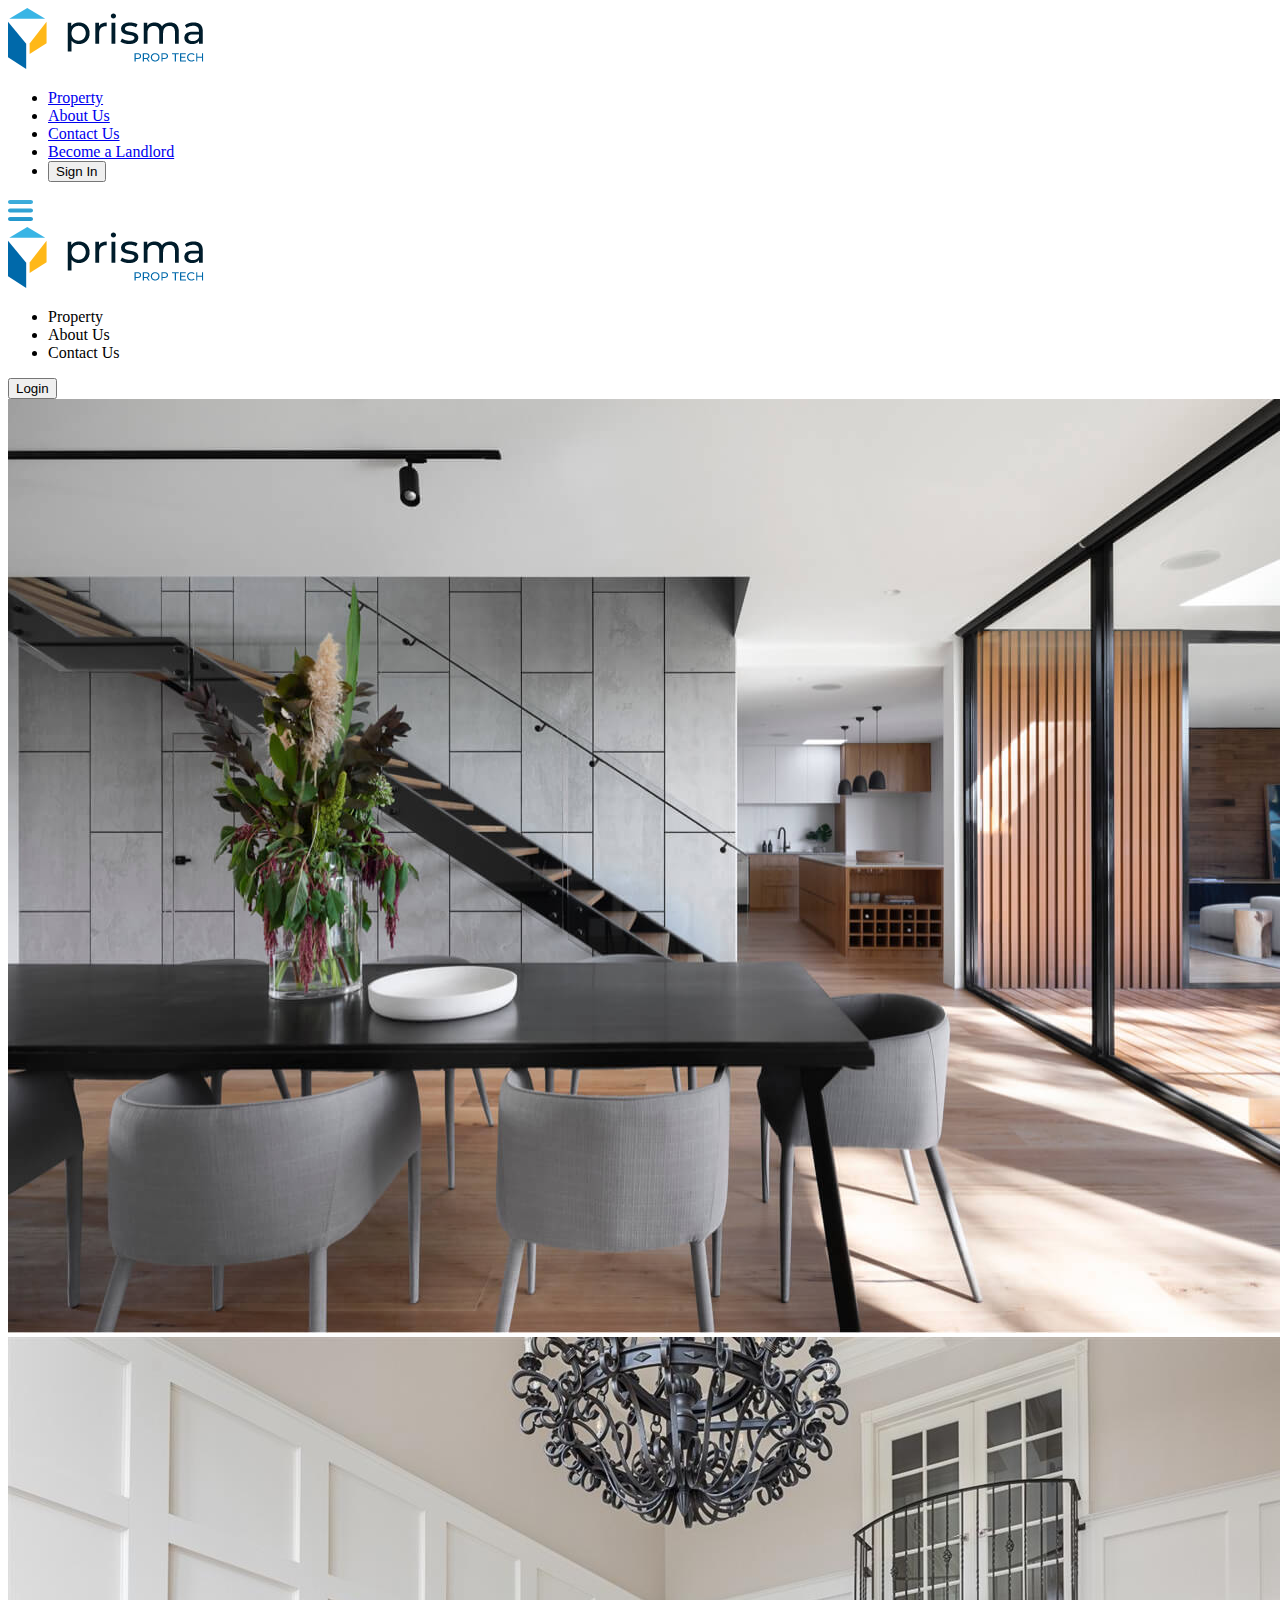
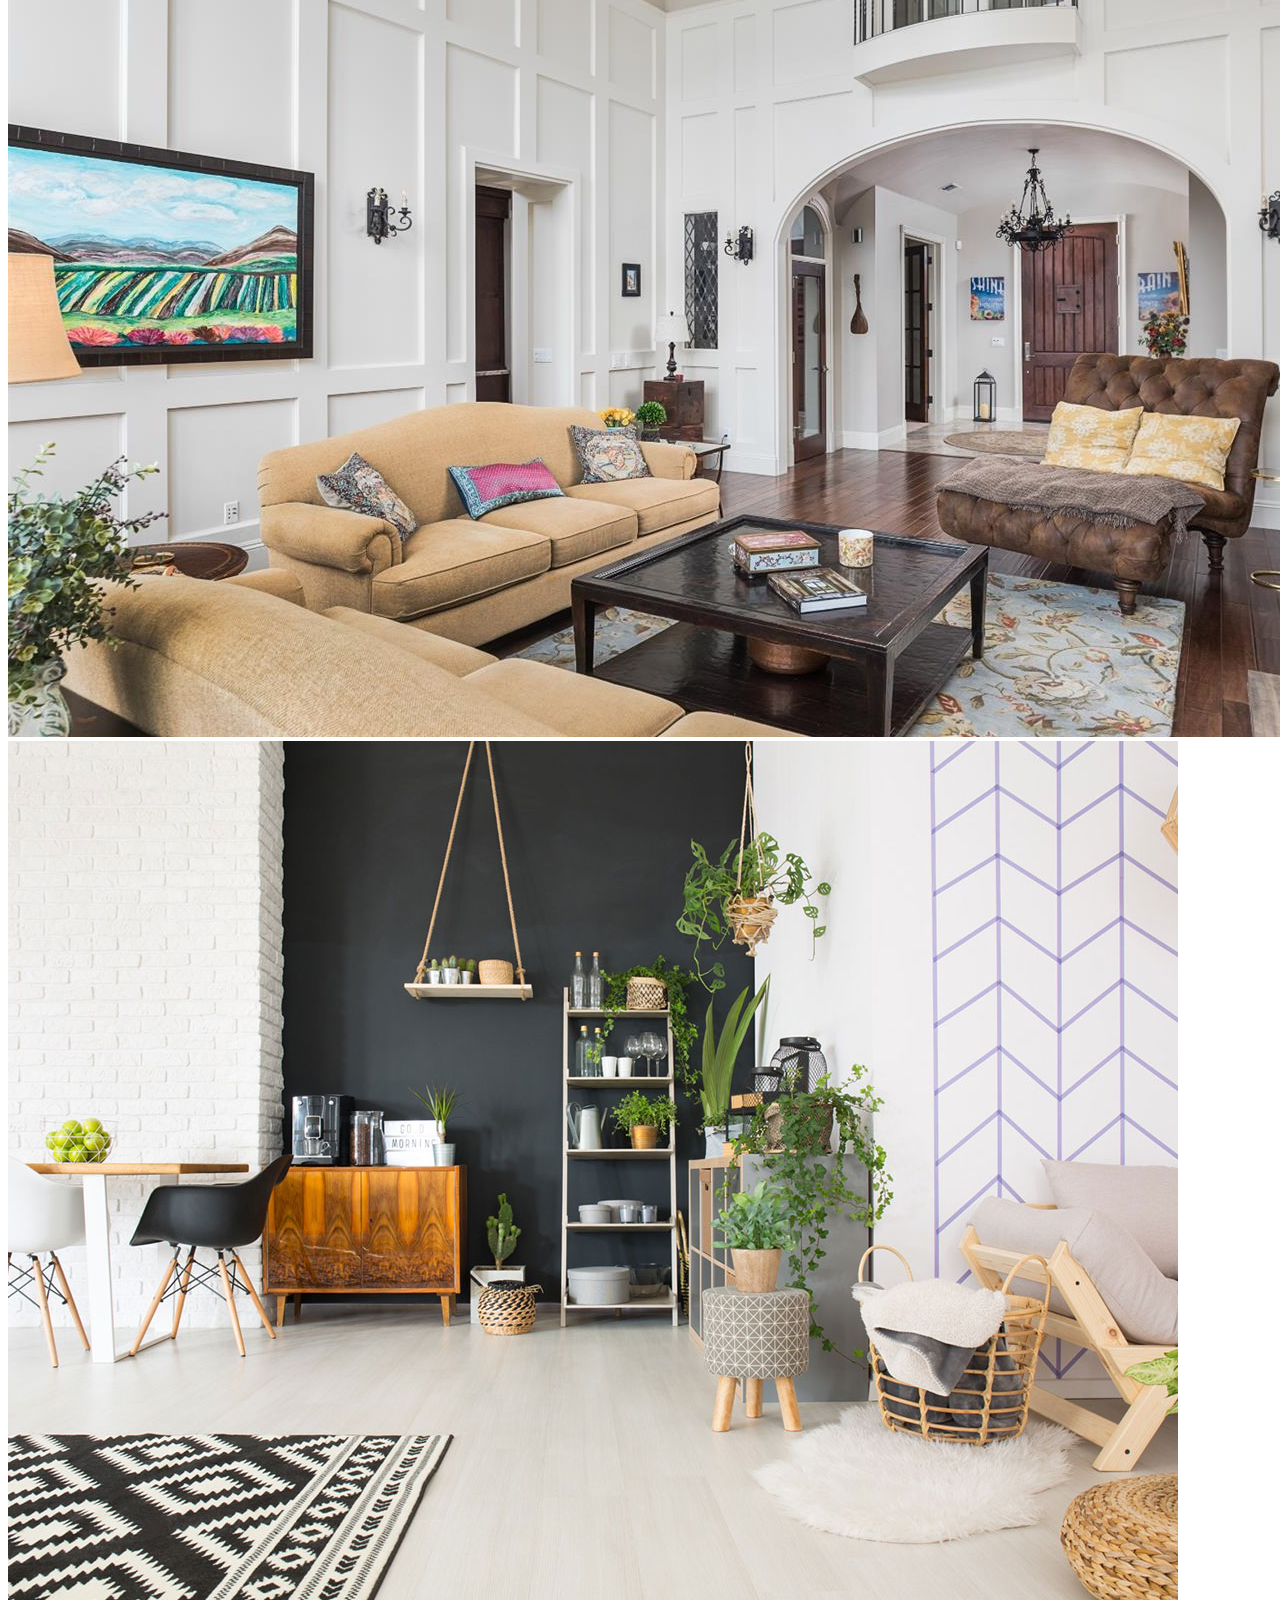
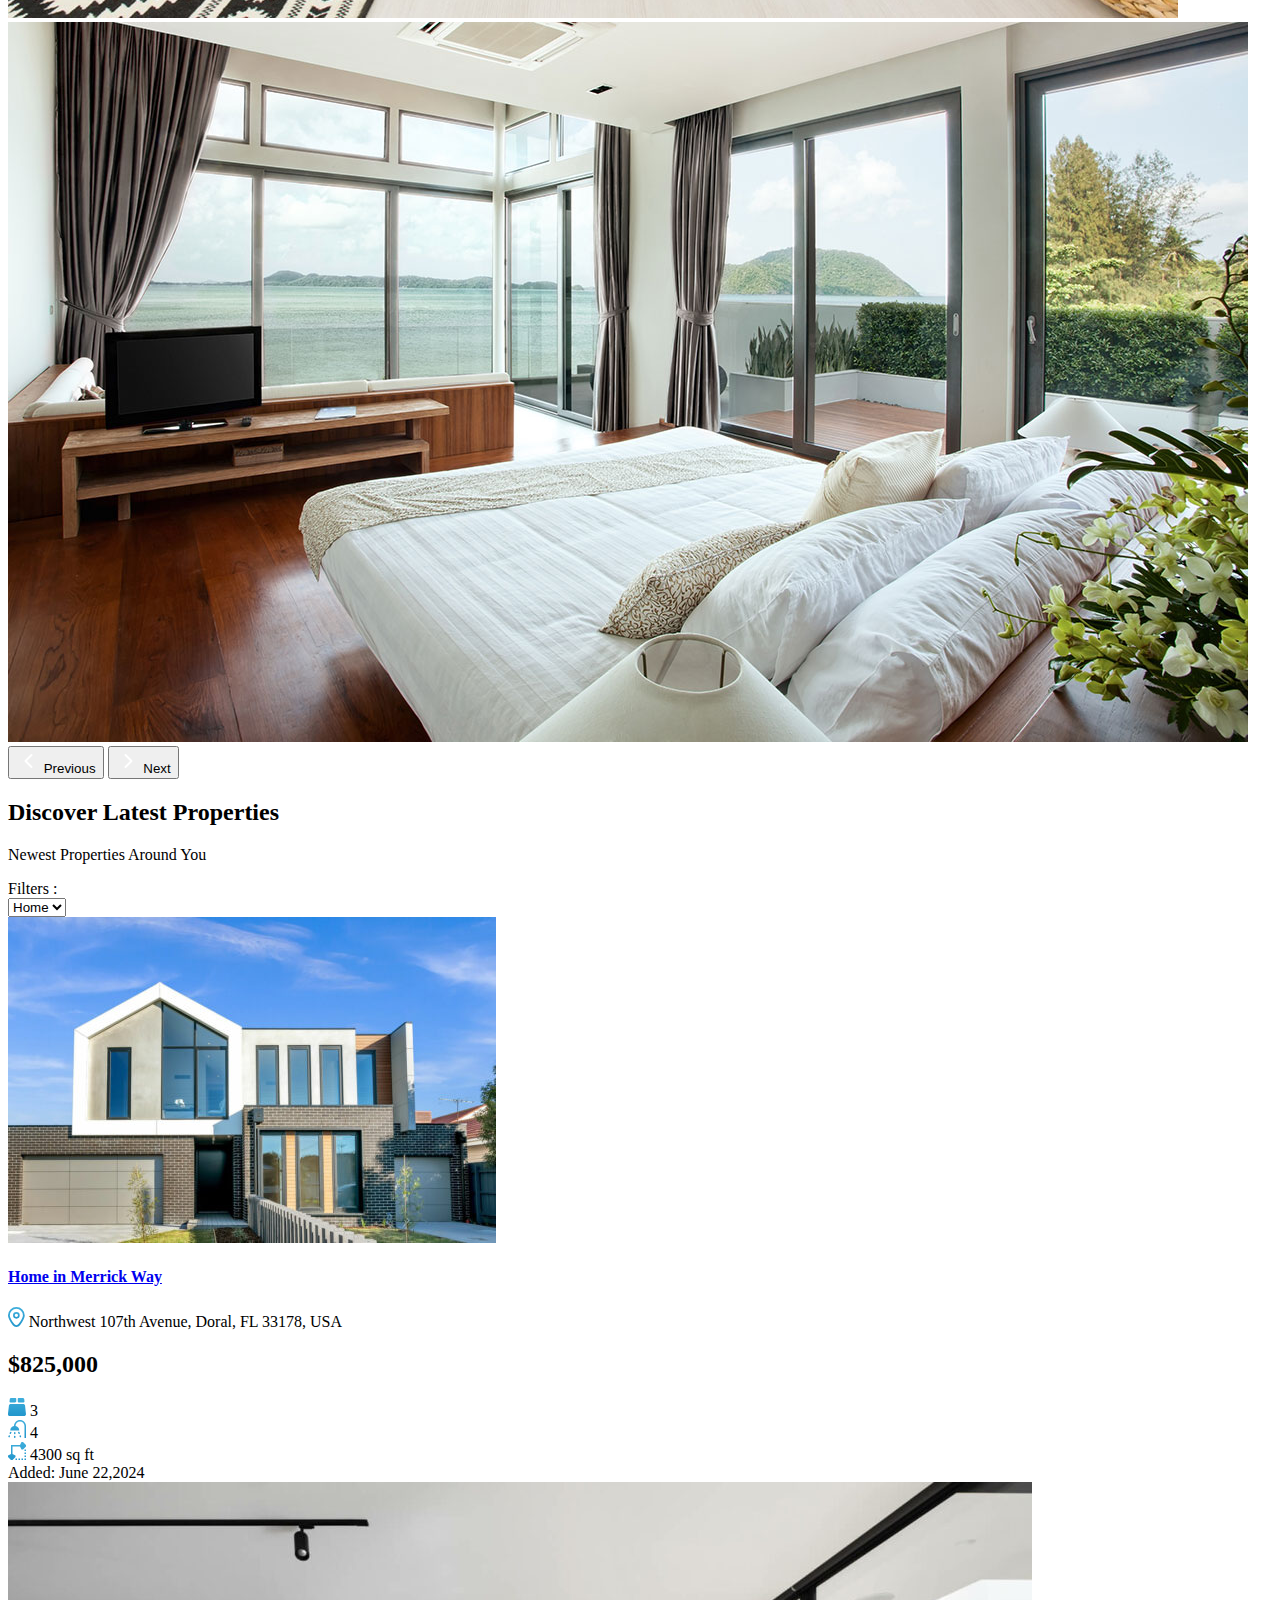
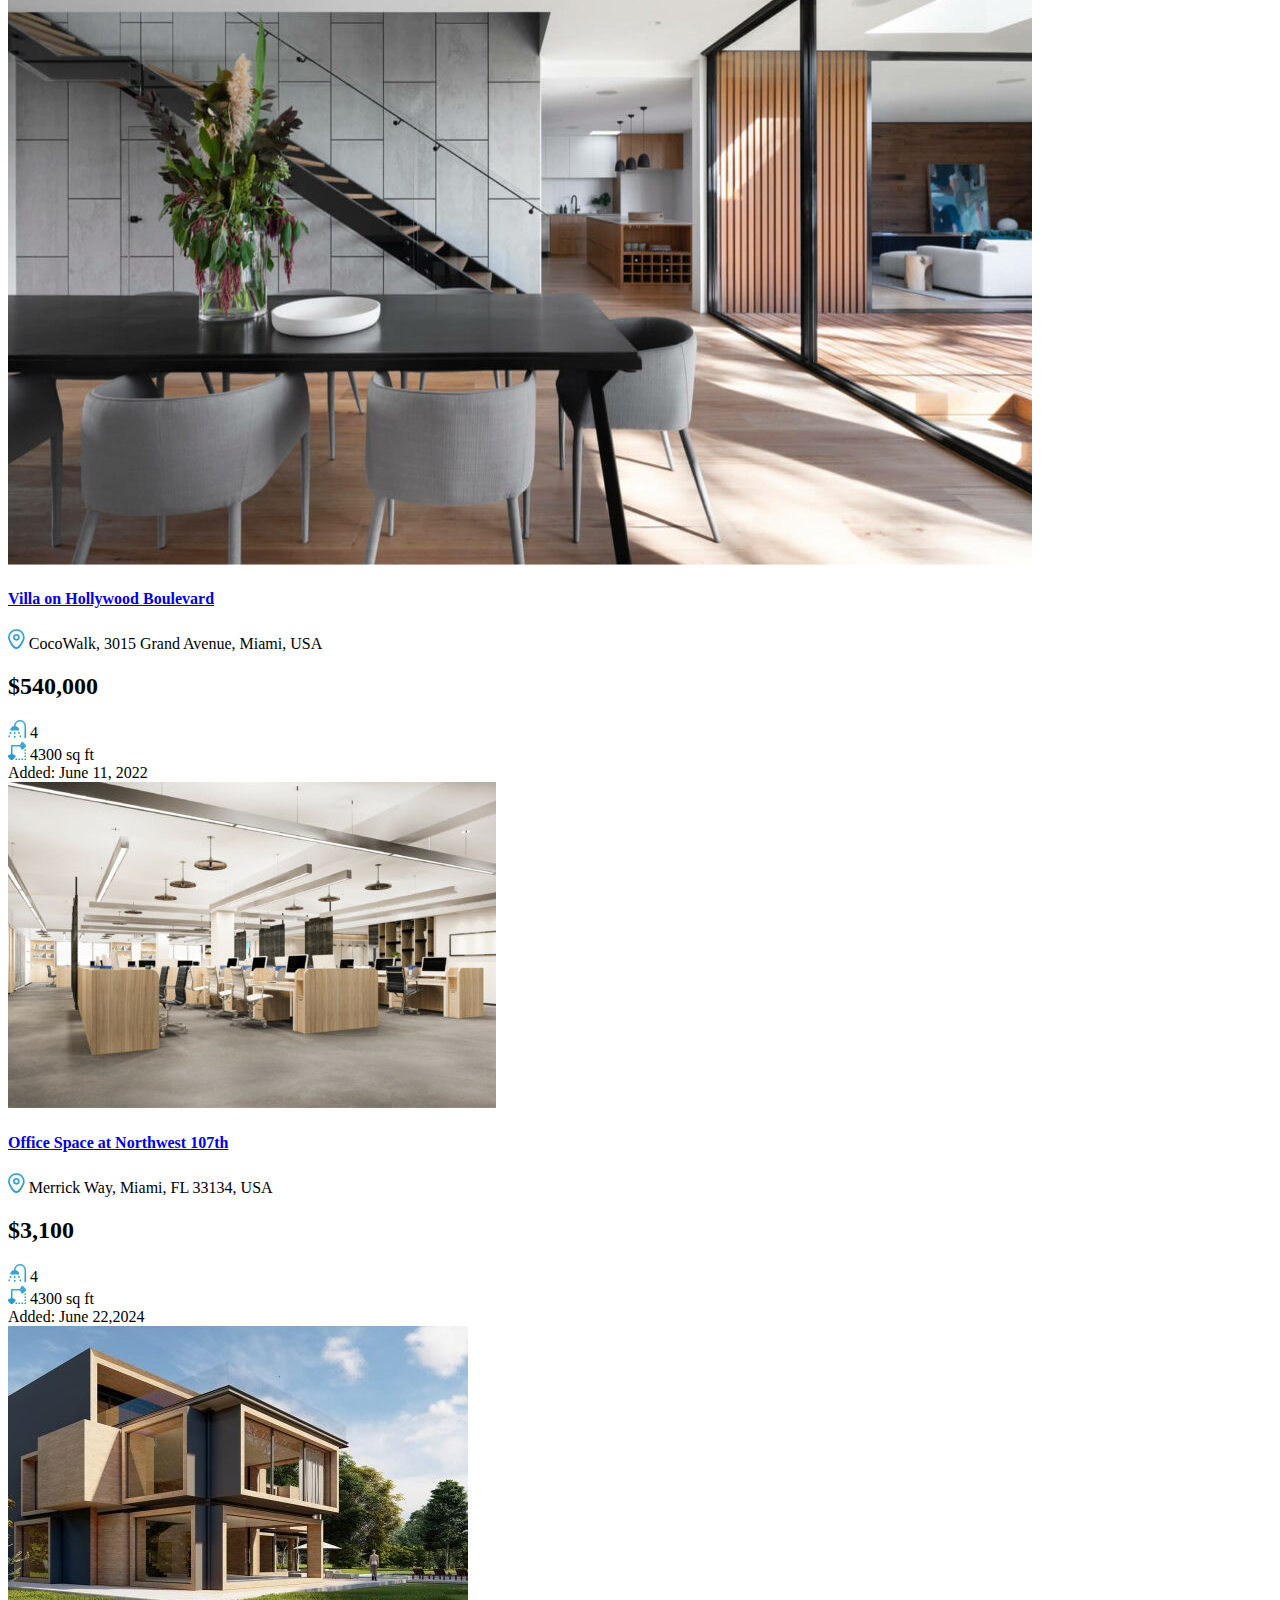
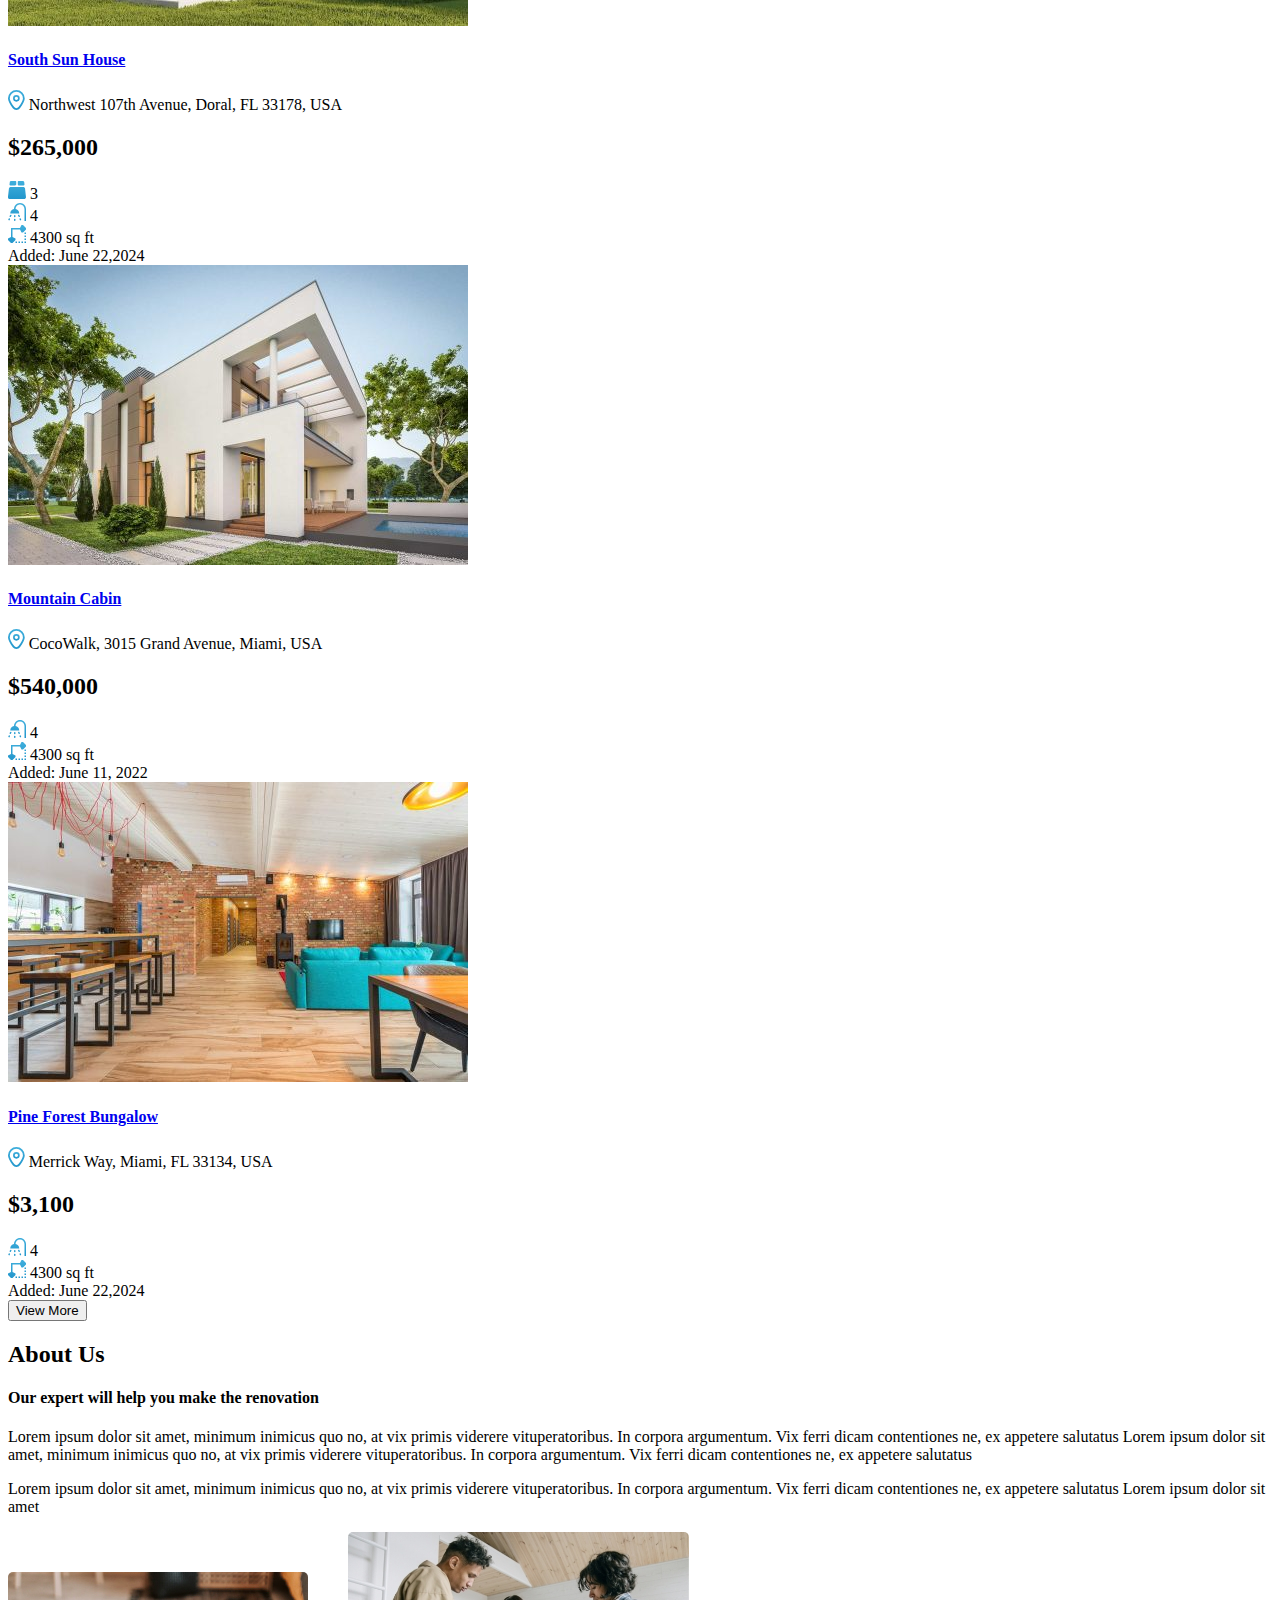
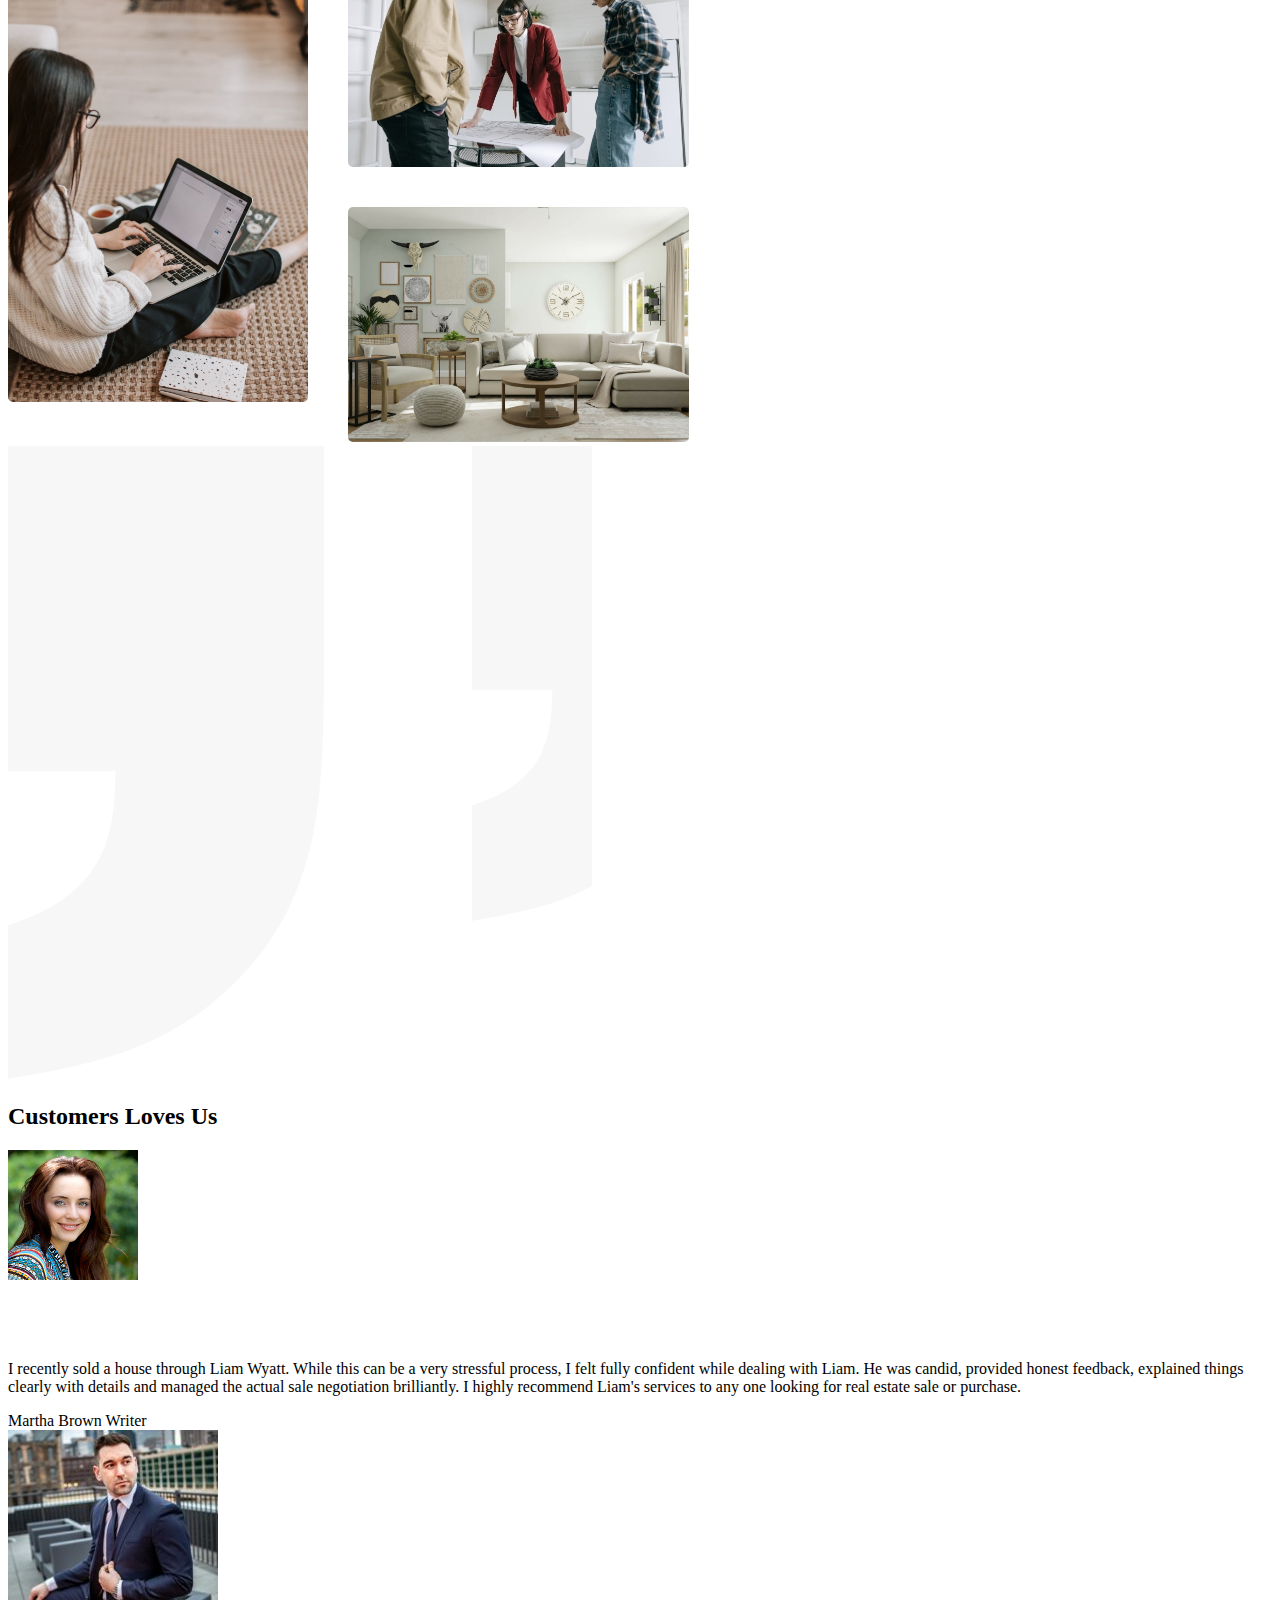
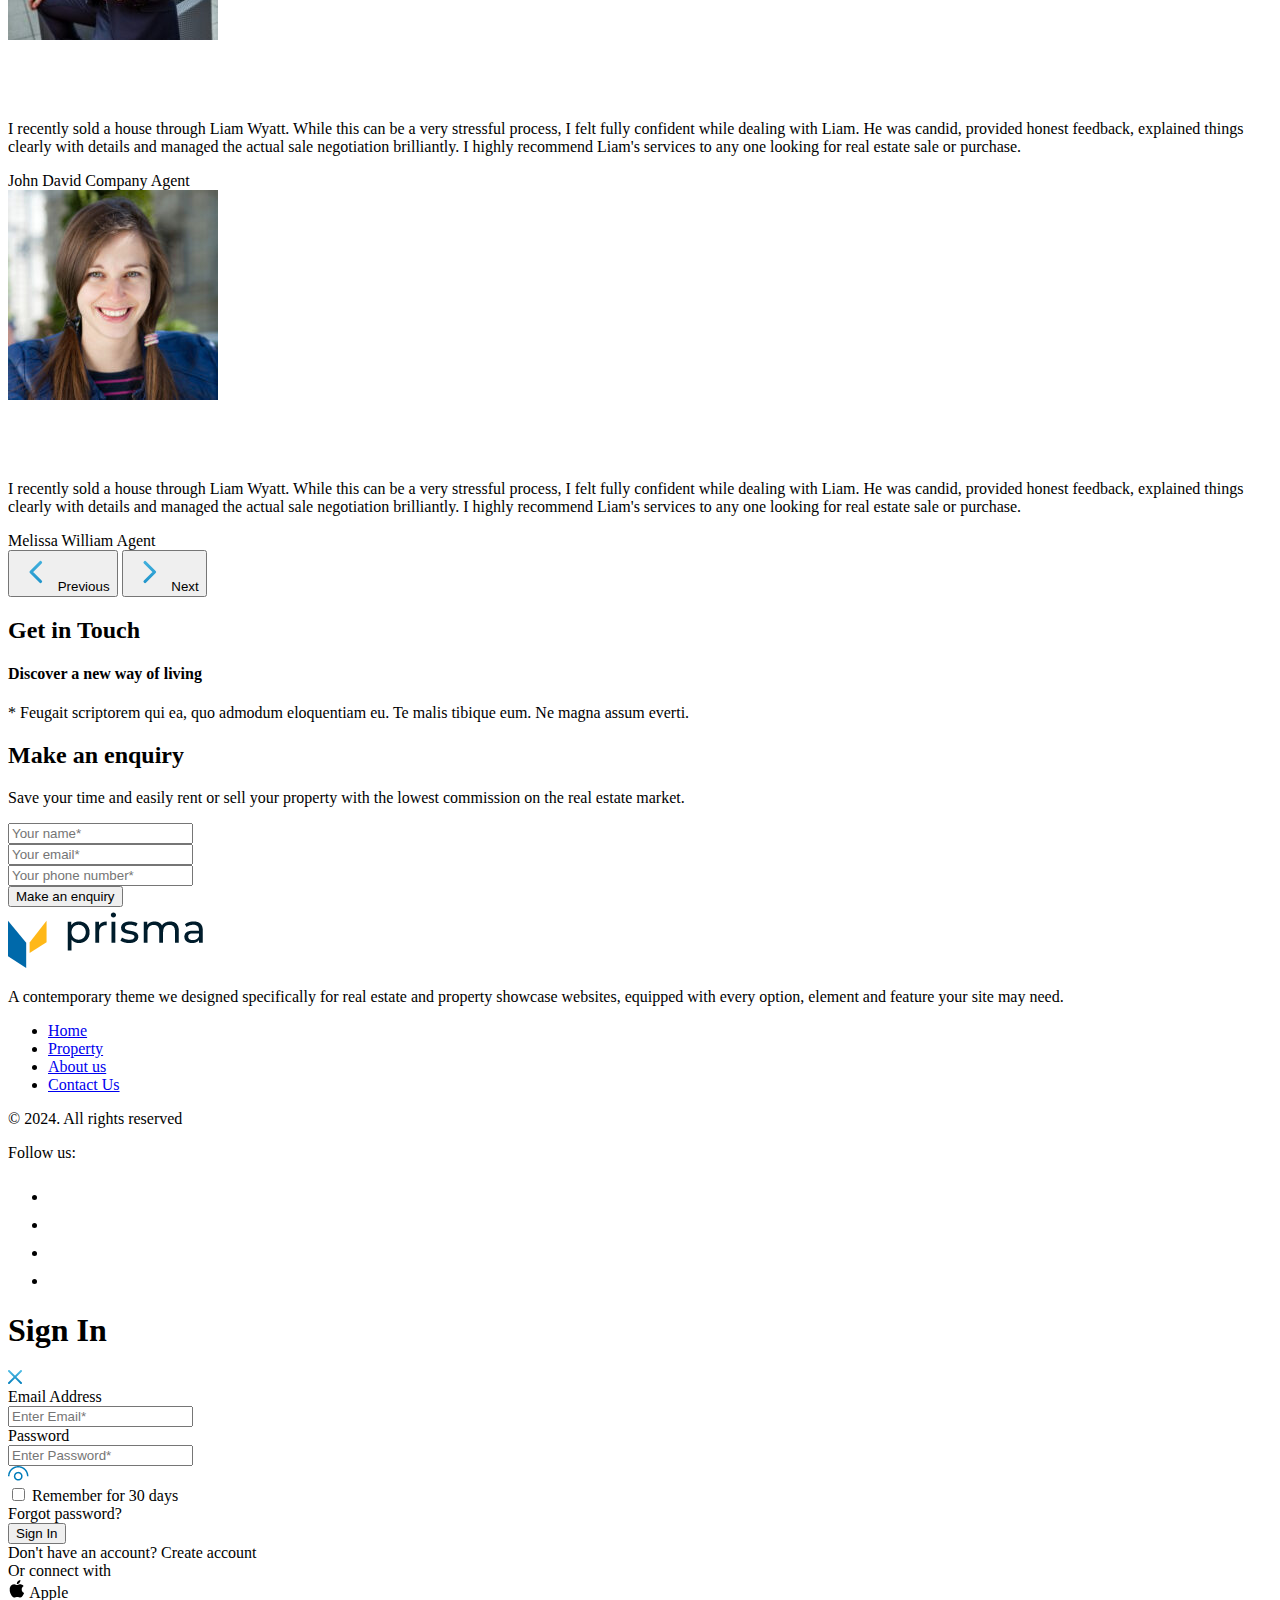
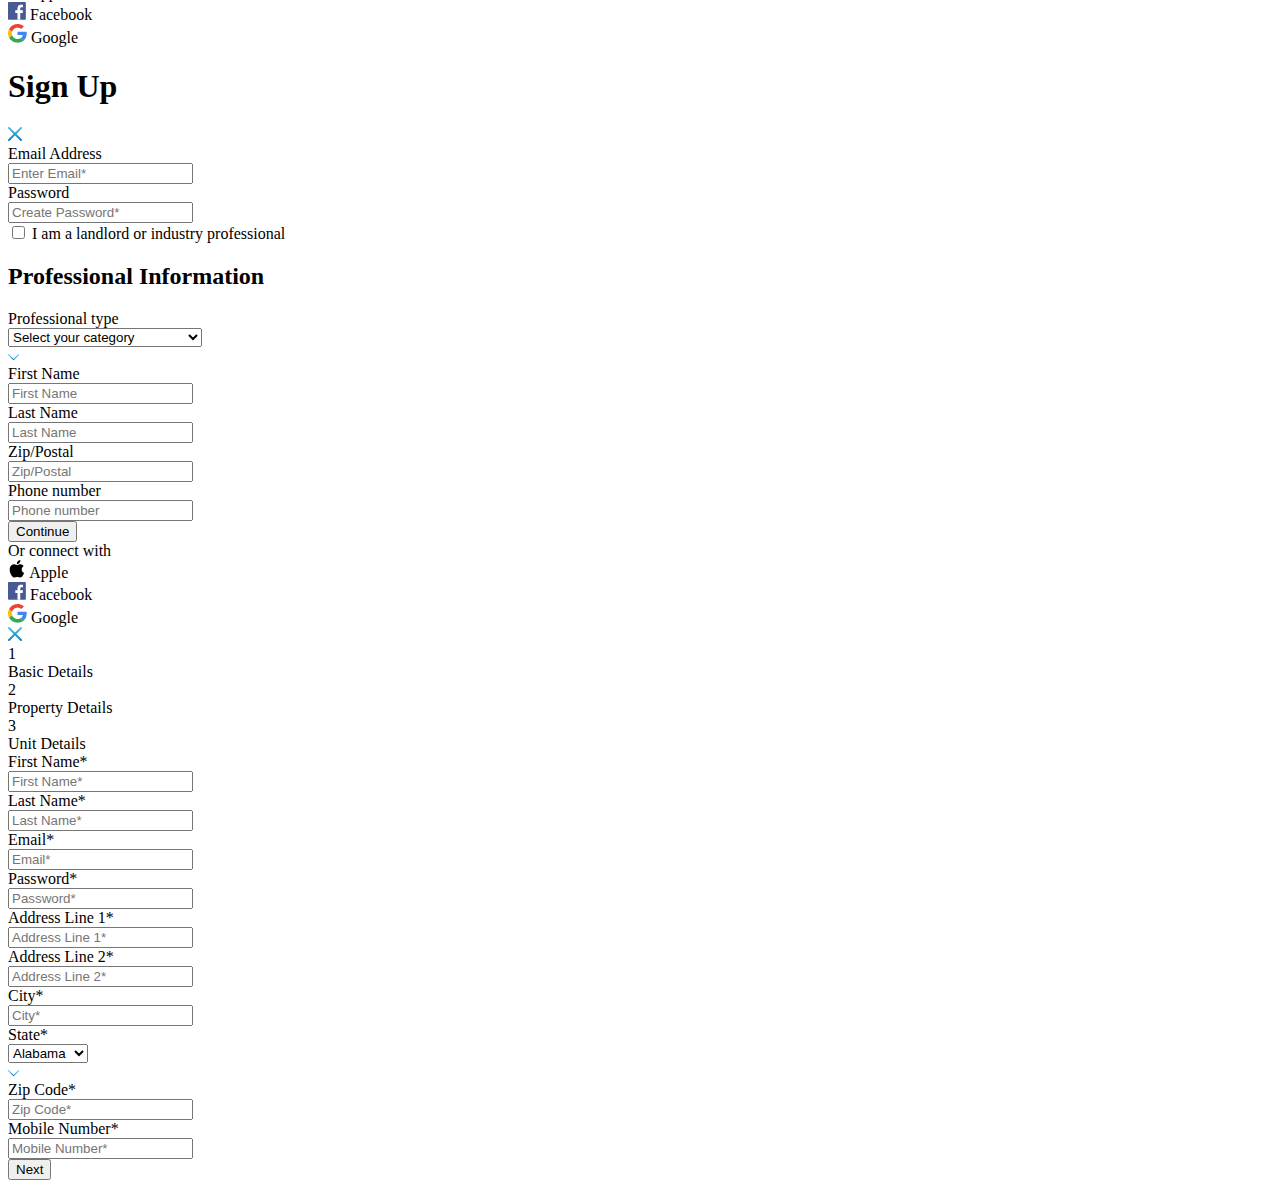
==== commit 44adb6a3: "Update index.html" ====
--- a/index.html
+++ b/index.html
@@ -15,7 +15,7 @@
         crossorigin="anonymous"></script>
     <link rel="preconnect" href="https://fonts.googleapis.com">
     <link rel="preconnect" href="https://fonts.gstatic.com" crossorigin>
-    <link href="./landing-page.css" rel="stylesheet">
+    <link href="./index.css" rel="stylesheet">
     <link
         href="https://fonts.googleapis.com/css2?family=Poppins:ital,wght@0,100;0,200;0,300;0,400;0,500;0,600;0,700;0,800;0,900;1,100;1,200;1,300;1,400;1,500;1,600;1,700;1,800;1,900&display=swap"
         rel="stylesheet">
@@ -25,7 +25,9 @@
 <body>
     <header>
         <div class="logo">
-            <img src="images/logo.png">
+            <a href="./index.html">
+                <img src="images/logo.png">
+            </a>
         </div>
         <div class="logo-content">
             <nav class="navbar navbar-expand-lg bg-body-tertiary">
@@ -38,7 +40,8 @@
                     <div class="collapse navbar-collapse" id="navbarNav">
                         <ul class="navbar-nav">
                             <li class="nav-item">
-                                <a class="nav-link active" aria-current="page" href="#">Property</a>
+                                <a class="nav-link active" aria-current="page"
+                                    href="./properties-list.html">Property</a>
                             </li>
                             <li class="nav-item">
                                 <a class="nav-link" href="#">About Us</a>
@@ -47,9 +50,9 @@
                                 <a class="nav-link" href="#">Contact Us</a>
                             </li>
                             <li class="nav-item">
-                                <a class="nav-link landlord-text" href="#">Become a Landlord</a>
+                                <a class="nav-link landlord-text" href="./become-landlord.html">Become a Landlord</a>
                             </li>
-                            <li class="nav-item login-btn" data-bs-toggle="modal" data-bs-target="#signInmodal">
+                            <li class="nav-item login-btn"  data-bs-toggle="modal" data-bs-target="#signInmodal">
                                 <button class="btn primary-btn">Sign In</button>
                             </li>
                         </ul>
@@ -73,7 +76,8 @@
                                     <li>Contact Us</li>
                                 </ul>
                                 <div class="bottom-btn">
-                                    <button class="btn primary-btn" data-bs-toggle="modal" data-bs-target="#signInmodal">Login</button>
+                                    <button class="btn primary-btn" data-bs-toggle="modal"
+                                        data-bs-target="#signInmodal">Login</button>
                                 </div>
                             </div>
                         </div>
@@ -842,7 +846,7 @@
                             </div>
                         </div>
                         <div class="signup-btn">
-                            <button class="btn primary-btn">Continue</button>
+                            <button class="btn primary-btn" data-bs-toggle="modal" data-bs-target="#signUpFormModal">Continue</button>
                         </div>
                         <div class="footer-section">
                             <div class="connect-with-container">
@@ -864,6 +868,114 @@
                             </div>
                         </div>
                     </div>
+                </div>
+            </div>
+        </div>
+    </div>
+
+    <div class="modal fade" id="signUpFormModal" data-bs-backdrop="static" data-bs-keyboard="false" tabindex="-1"
+        aria-labelledby="staticBackdropLabel" aria-hidden="true">
+        <div class="modal-dialog modal-dialog-centered">
+            <div class="modal-content">
+                <div class="modal-header">
+                    <div class="close-icon" data-bs-dismiss="modal" aria-label="Close">
+                        <img src="images/close-icon.png">
+                    </div>
+                </div>
+                <div class="modal-body">
+                    <div class="form-main-container">
+                        <div class="tab-container">
+                            <div class="tab-item active-item">
+                                <div class="tab-count">1</div>
+                                <label class="tab-text">Basic Details</label>
+                            </div>
+                            <div class="tab-item">
+                                <div class="tab-count">2</div>
+                                <label class="tab-text">Property Details</label>
+                            </div>
+                            <div class="tab-item">
+                                <div class="tab-count">3</div>
+                                <label class="tab-text">Unit Details</label>
+                            </div>
+                        </div>
+                        <div class="form-container">
+                            <div class="form-inner">
+                                <div class="form-group">
+                                    <label class="form-heading">First Name*</label>
+                                    <div class="form-input">
+                                        <input type="text" class="input-field" placeholder="First Name*" />
+                                    </div>
+                                </div>
+                                <div class="form-group">
+                                    <label class="form-heading">Last Name*</label>
+                                    <div class="form-input">
+                                        <input type="text" class="input-field" placeholder="Last Name*" />
+                                    </div>
+                                </div>
+                                <div class="form-group">
+                                    <label class="form-heading">Email*</label>
+                                    <div class="form-input">
+                                        <input type="text" class="input-field" placeholder="Email*" />
+                                    </div>
+                                </div>
+                                <div class="form-group">
+                                    <label class="form-heading">Password*</label>
+                                    <div class="form-input">
+                                        <input type="text" class="input-field" placeholder="Password*" />
+                                    </div>
+                                </div>
+                                <div class="form-group">
+                                    <label class="form-heading">Address Line 1*</label>
+                                    <div class="form-input">
+                                        <input type="text" class="input-field" placeholder="Address Line 1*" />
+                                    </div>
+                                </div>
+                                <div class="form-group">
+                                    <label class="form-heading">Address Line 2*</label>
+                                    <div class="form-input">
+                                        <input type="text" class="input-field" placeholder="Address Line 2*" />
+                                    </div>
+                                </div>
+                                <div class="form-group">
+                                    <label class="form-heading">City*</label>
+                                    <div class="form-input">
+                                        <input type="text" class="input-field" placeholder="City*" />
+                                    </div>
+                                </div>
+                                <div class="form-group">
+                                    <label class="form-heading">State*</label>
+                                    <div class="filter-select">
+                                        <select>
+                                            <option>Alabama</option>
+                                            <option>Louisiana</option>
+                                            <option>Alaska</option>
+                                            <option>Arizona</option>
+                                            <option>California</option>
+                                            <option>Hawaii</option>
+                                        </select>
+                                        <div class="select-icon">
+                                            <img src="images/down.png">
+                                        </div>
+                                    </div>
+                                </div>
+                                <div class="form-group">
+                                    <label class="form-heading">Zip Code*</label>
+                                    <div class="form-input">
+                                        <input type="text" class="input-field" placeholder="Zip Code*" />
+                                    </div>
+                                </div>
+                                <div class="form-group">
+                                    <label class="form-heading">Mobile Number*</label>
+                                    <div class="form-input">
+                                        <input type="text" class="input-field" placeholder="Mobile Number*" />
+                                    </div>
+                                </div>
+                            </div>
+                        </div>
+                    </div>
+                </div>
+                <div class="modal-footer">
+                    <button class="btn primary-btn">Next</button>
                 </div>
             </div>
         </div>
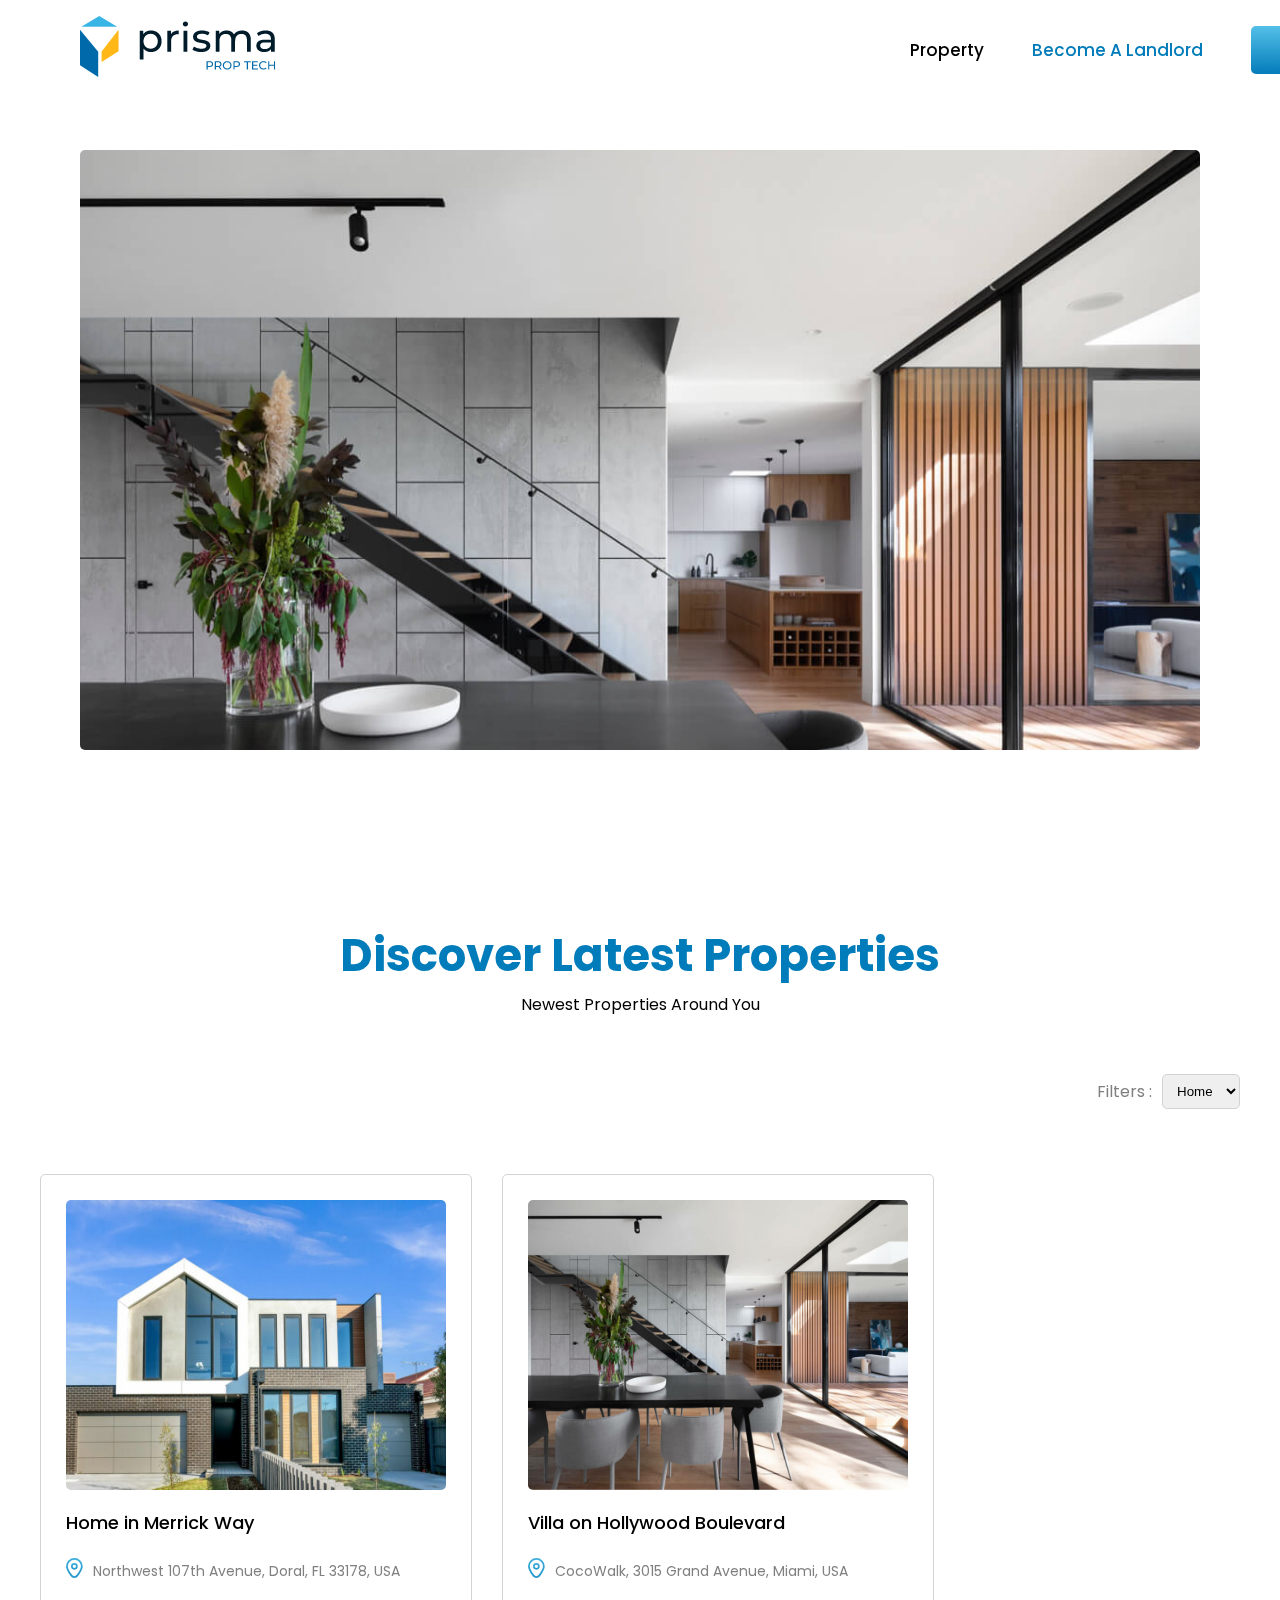
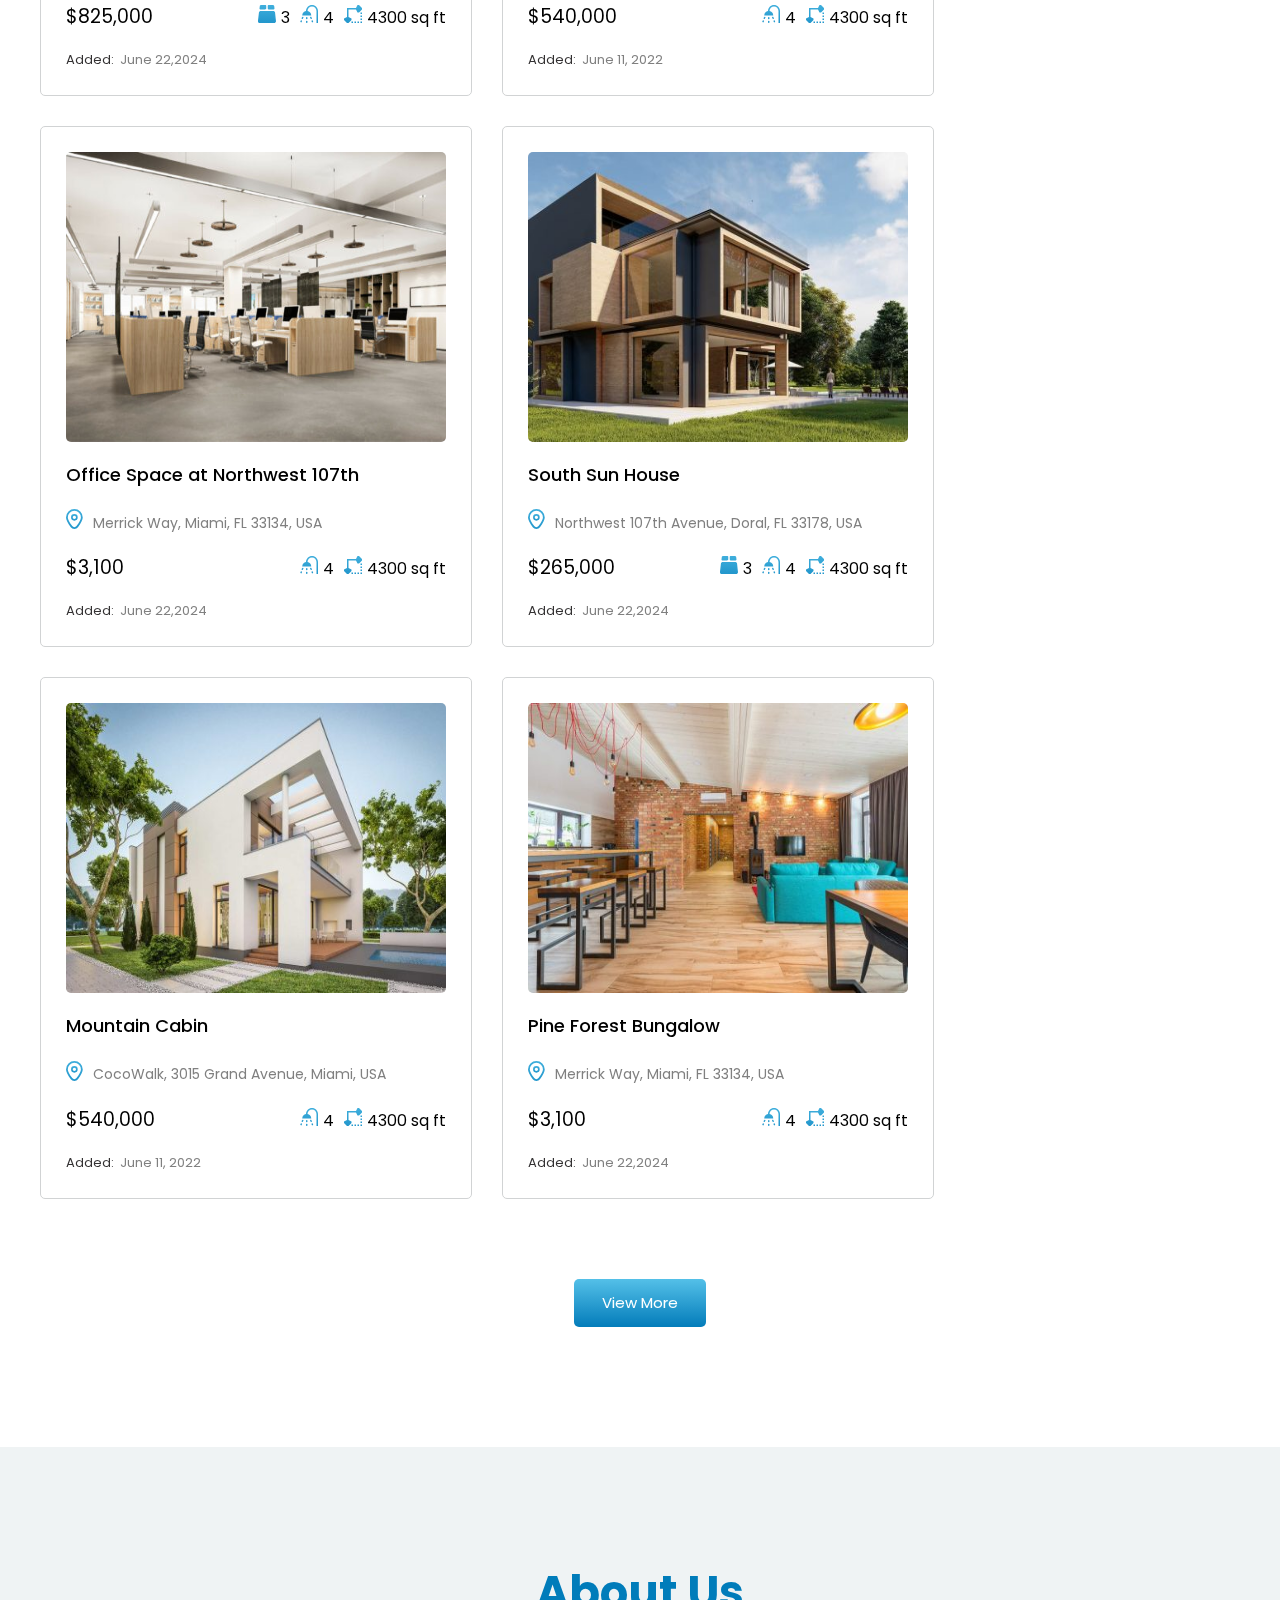
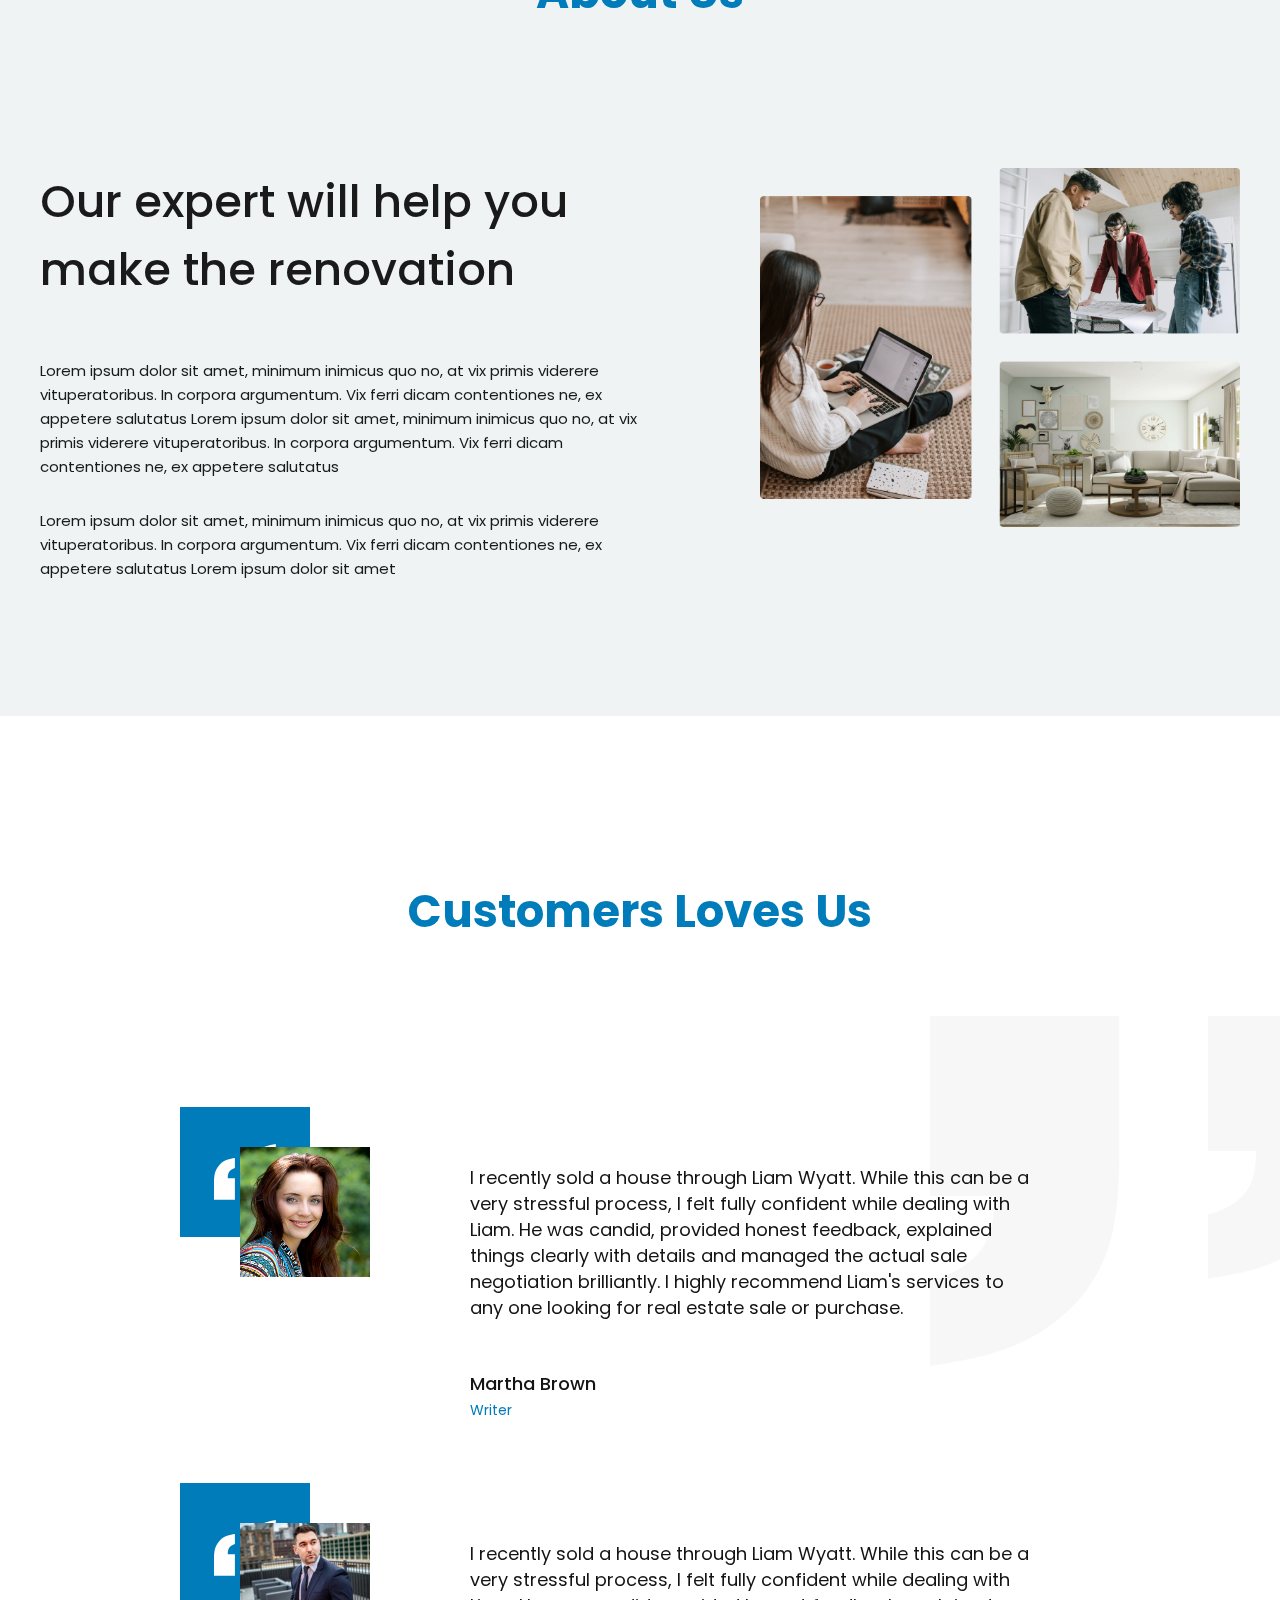
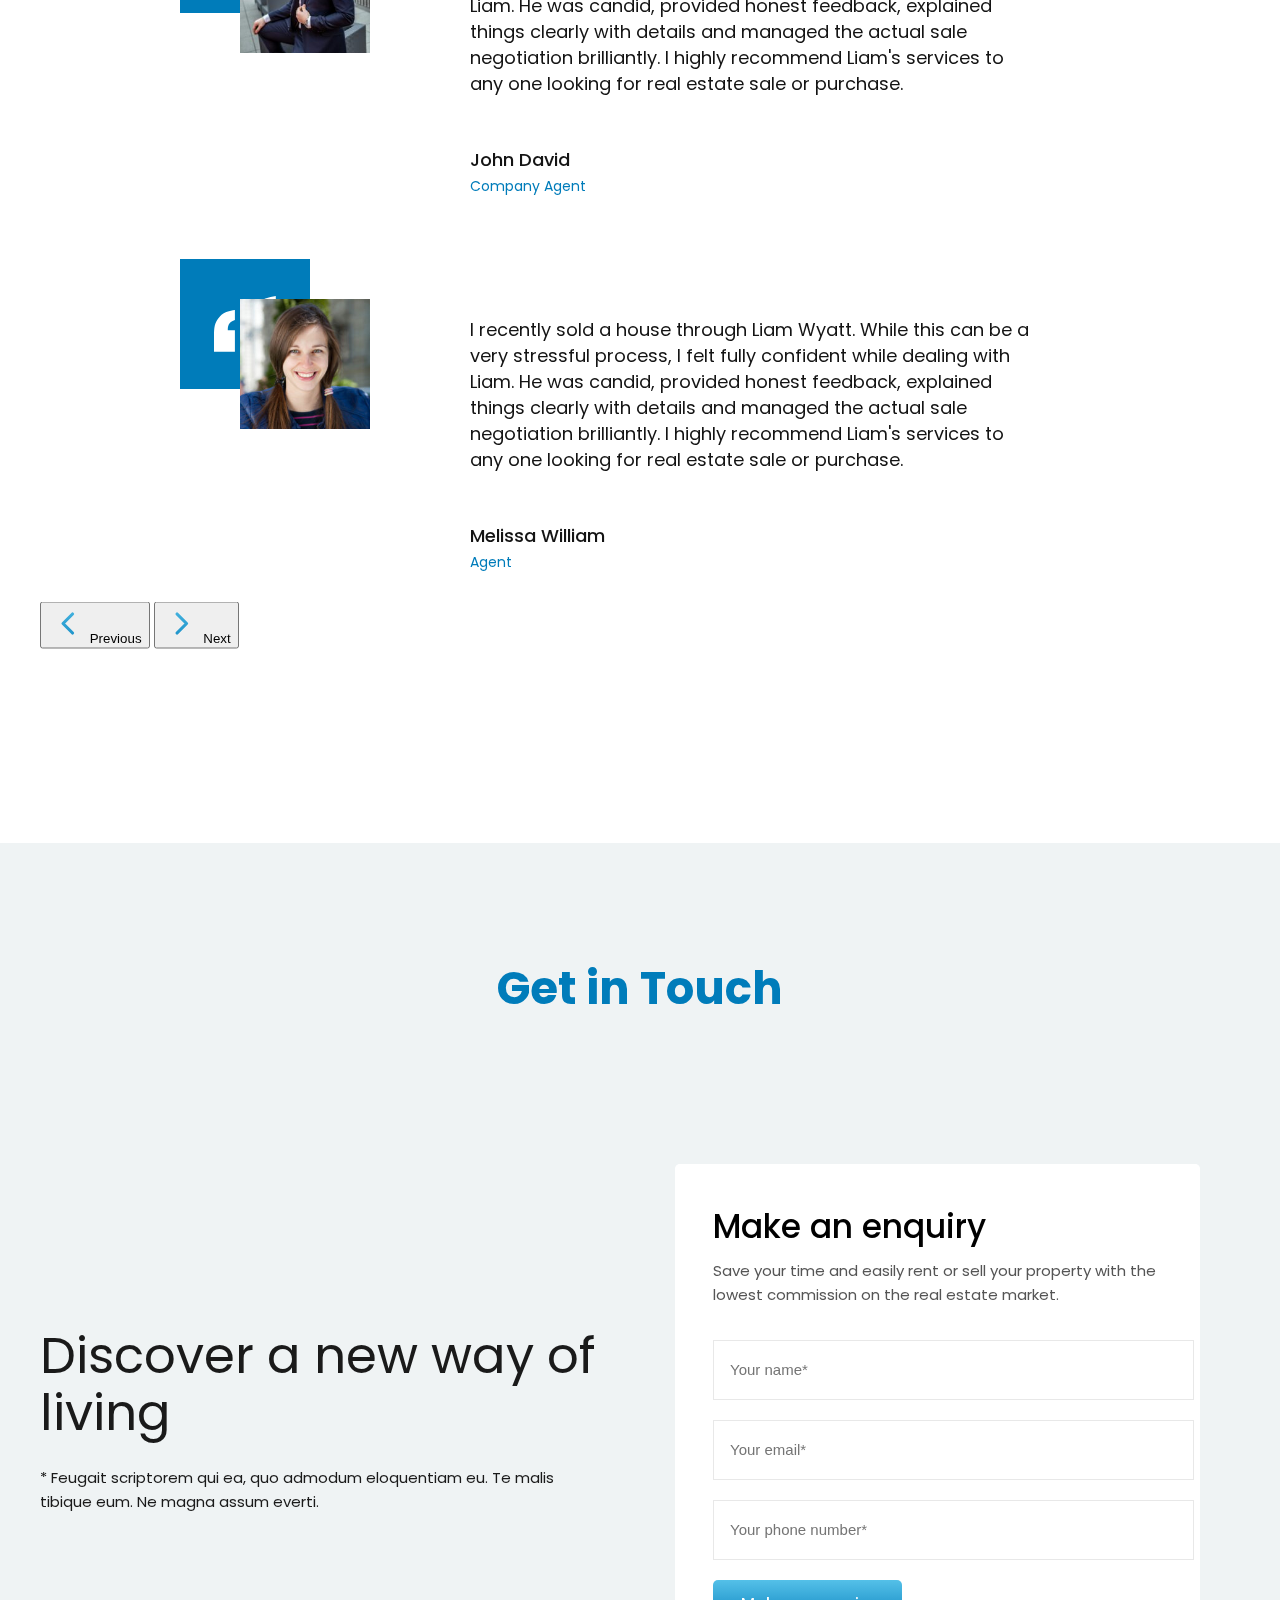
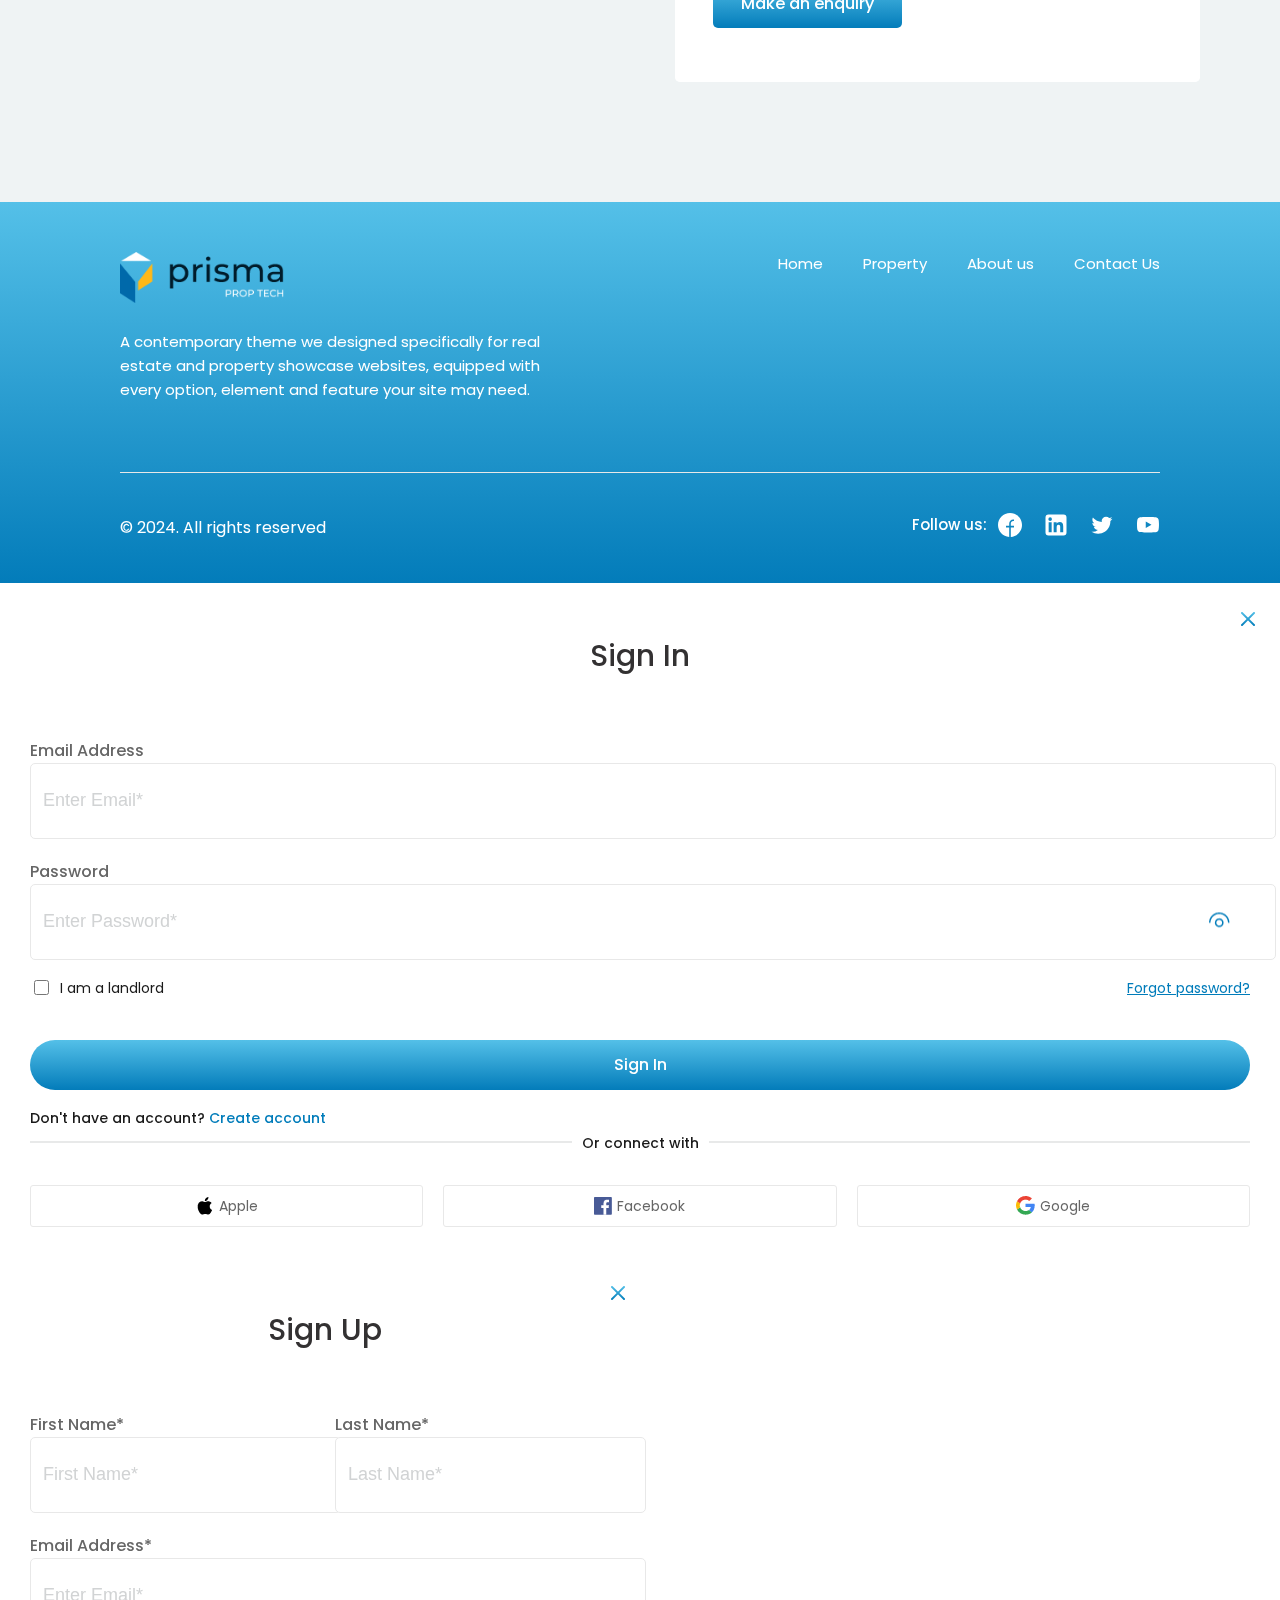
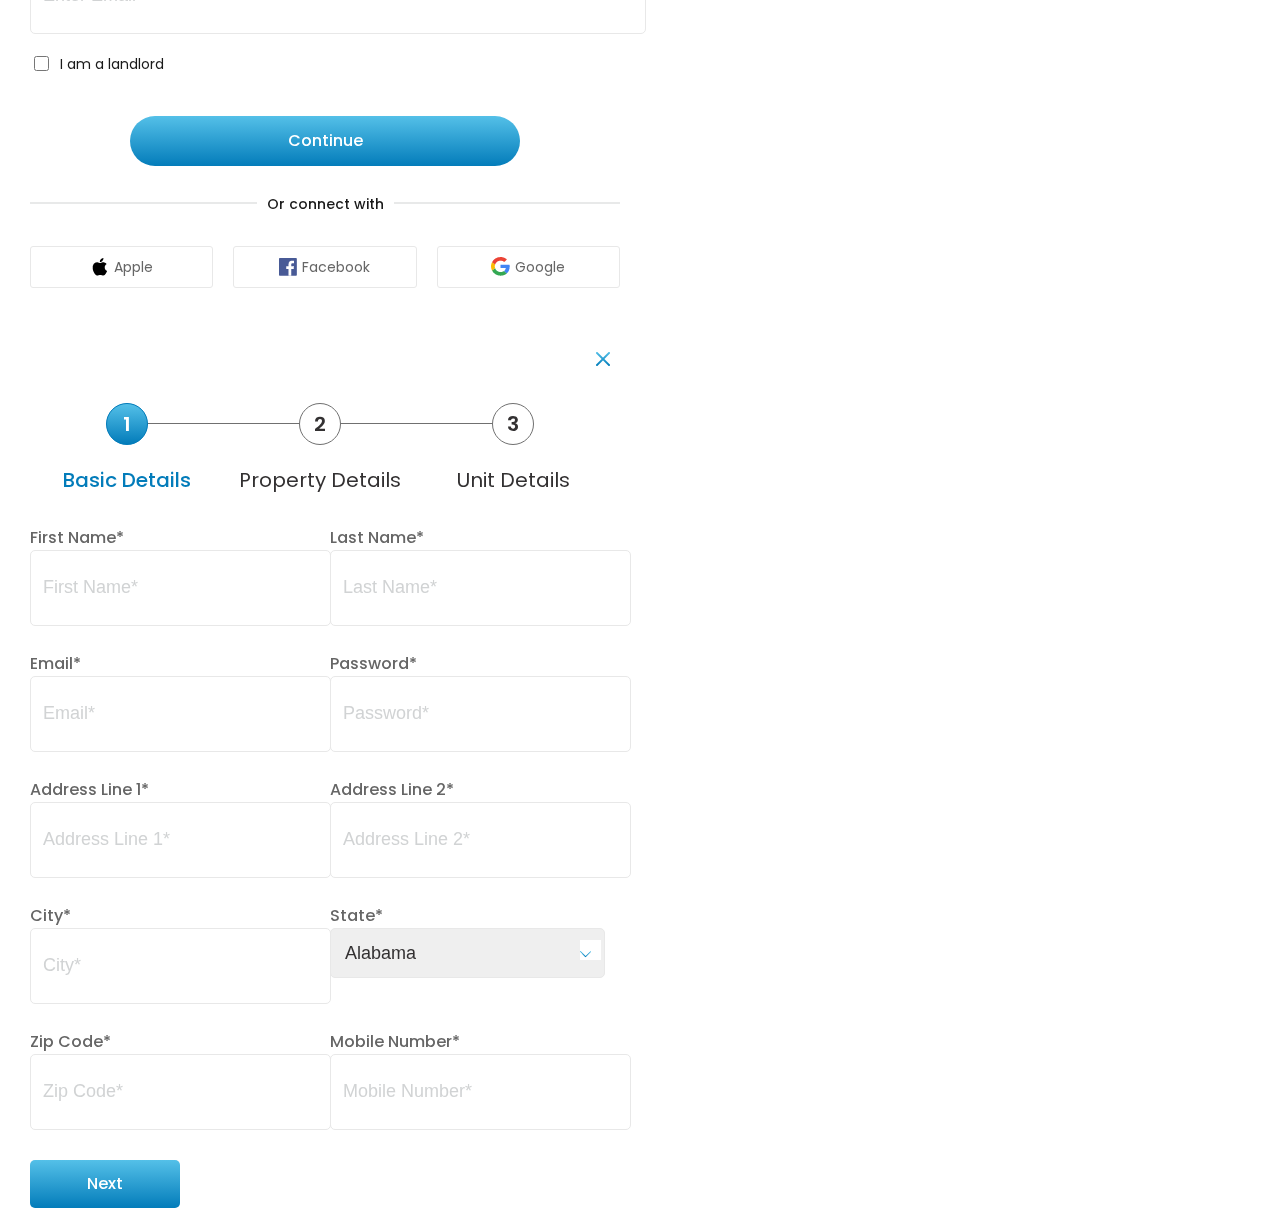
==== commit d4c4a5bb: "Update index.html" ====
--- a/index.html
+++ b/index.html
@@ -43,16 +43,16 @@
                                 <a class="nav-link active" aria-current="page"
                                     href="./properties-list.html">Property</a>
                             </li>
-                            <li class="nav-item">
+                            <!-- <li class="nav-item">
                                 <a class="nav-link" href="#">About Us</a>
                             </li>
                             <li class="nav-item">
                                 <a class="nav-link" href="#">Contact Us</a>
-                            </li>
+                            </li> -->
                             <li class="nav-item">
                                 <a class="nav-link landlord-text" href="./become-landlord.html">Become a Landlord</a>
                             </li>
-                            <li class="nav-item login-btn"  data-bs-toggle="modal" data-bs-target="#signInmodal">
+                            <li class="nav-item login-btn" data-bs-toggle="modal" data-bs-target="#signInmodal">
                                 <button class="btn primary-btn">Sign In</button>
                             </li>
                         </ul>
@@ -139,314 +139,326 @@
                 <div class="property-list-content">
                     <div class="list-inner">
                         <div class="property-list">
-                            <div class="property-image">
-                                <img src="./images/property-1.jpg">
-                            </div>
-                            <div class="property-content">
-                                <h4><a href="#"> Home in Merrick Way</a></h4>
-                                <div class="location-text">
-                                    <span>
-                                        <svg id="marker" xmlns="http://www.w3.org/2000/svg"
-                                            xmlns:xlink="http://www.w3.org/1999/xlink" width="16.757" height="20"
-                                            viewBox="0 0 16.757 20">
-                                            <defs>
-                                                <linearGradient id="linear-gradient" x1="0.5" y1="-0.745" x2="0.5"
-                                                    y2="2.128" gradientUnits="objectBoundingBox">
-                                                    <stop offset="0" stop-color="#54c0e8" />
-                                                    <stop offset="1" stop-color="#037cba" />
-                                                </linearGradient>
-                                            </defs>
-                                            <path id="Path_130" data-name="Path 130"
-                                                d="M11.333,6a3.333,3.333,0,1,0,3.333,3.333A3.333,3.333,0,0,0,11.333,6Zm0,5A1.667,1.667,0,1,1,13,9.333,1.667,1.667,0,0,1,11.333,11Z"
-                                                transform="translate(-2.955 -1.001)" fill="url(#linear-gradient)" />
-                                            <path id="Path_131" data-name="Path 131"
-                                                d="M10.323,20a4.392,4.392,0,0,1-3.592-1.833c-3.176-4.38-4.786-7.674-4.786-9.788a8.378,8.378,0,1,1,16.757,0c0,2.115-1.611,5.408-4.786,9.788A4.392,4.392,0,0,1,10.323,20Zm0-18.181A6.569,6.569,0,0,0,3.762,8.378c0,1.675,1.577,4.772,4.44,8.721a2.621,2.621,0,0,0,4.241,0c2.863-3.949,4.44-7.046,4.44-8.721a6.569,6.569,0,0,0-6.561-6.561Z"
-                                                transform="translate(-1.945 0)" fill="url(#linear-gradient)" />
-                                        </svg>
-                                    </span>
-                                    <label>Northwest 107th Avenue, Doral, FL 33178, USA</label>
-                                </div>
-                                <div class="property-footer">
-                                    <h2 class="prise-text">$825,000</h2>
-                                    <div class="property-info">
+                            <a href="./properties-details.html">
+                                <div class="property-image">
+                                    <img src="./images/property-1.jpg">
+                                </div>
+                                <div class="property-content">
+                                    <h4><a href="#"> Home in Merrick Way</a></h4>
+                                    <div class="location-text">
                                         <span>
-                                            <img src="images/rooms.svg">
+                                            <svg id="marker" xmlns="http://www.w3.org/2000/svg"
+                                                xmlns:xlink="http://www.w3.org/1999/xlink" width="16.757" height="20"
+                                                viewBox="0 0 16.757 20">
+                                                <defs>
+                                                    <linearGradient id="linear-gradient" x1="0.5" y1="-0.745" x2="0.5"
+                                                        y2="2.128" gradientUnits="objectBoundingBox">
+                                                        <stop offset="0" stop-color="#54c0e8" />
+                                                        <stop offset="1" stop-color="#037cba" />
+                                                    </linearGradient>
+                                                </defs>
+                                                <path id="Path_130" data-name="Path 130"
+                                                    d="M11.333,6a3.333,3.333,0,1,0,3.333,3.333A3.333,3.333,0,0,0,11.333,6Zm0,5A1.667,1.667,0,1,1,13,9.333,1.667,1.667,0,0,1,11.333,11Z"
+                                                    transform="translate(-2.955 -1.001)" fill="url(#linear-gradient)" />
+                                                <path id="Path_131" data-name="Path 131"
+                                                    d="M10.323,20a4.392,4.392,0,0,1-3.592-1.833c-3.176-4.38-4.786-7.674-4.786-9.788a8.378,8.378,0,1,1,16.757,0c0,2.115-1.611,5.408-4.786,9.788A4.392,4.392,0,0,1,10.323,20Zm0-18.181A6.569,6.569,0,0,0,3.762,8.378c0,1.675,1.577,4.772,4.44,8.721a2.621,2.621,0,0,0,4.241,0c2.863-3.949,4.44-7.046,4.44-8.721a6.569,6.569,0,0,0-6.561-6.561Z"
+                                                    transform="translate(-1.945 0)" fill="url(#linear-gradient)" />
+                                            </svg>
                                         </span>
-                                        <label>3</label>
-                                    </div>
-                                    <div class="property-info">
+                                        <label>Northwest 107th Avenue, Doral, FL 33178, USA</label>
+                                    </div>
+                                    <div class="property-footer">
+                                        <h2 class="prise-text">$825,000</h2>
+                                        <div class="property-info">
+                                            <span>
+                                                <img src="images/rooms.svg">
+                                            </span>
+                                            <label>3</label>
+                                        </div>
+                                        <div class="property-info">
+                                            <span>
+                                                <img src="images/bath.svg">
+                                            </span>
+                                            <label>4</label>
+                                        </div>
+                                        <div class="property-info">
+                                            <span>
+                                                <img src="images/sq-feet.svg">
+                                            </span>
+                                            <label>4300 sq ft</label>
+                                        </div>
+                                    </div>
+                                    <div class="added-text">
+                                        <span class="add-text">Added: </span>
+                                        <label class="date-text">June 22,2024</label>
+                                    </div>
+                                </div>
+                            </a>
+                        </div>
+                        <div class="property-list">
+                            <a href="./properties-details.html">
+                                <div class="property-image">
+                                    <img src="./images/property-2.jpg">
+                                </div>
+                                <div class="property-content">
+                                    <h4><a href="#"> Villa on Hollywood Boulevard</a></h4>
+                                    <div class="location-text">
                                         <span>
-                                            <img src="images/bath.svg">
+                                            <svg id="marker" xmlns="http://www.w3.org/2000/svg"
+                                                xmlns:xlink="http://www.w3.org/1999/xlink" width="16.757" height="20"
+                                                viewBox="0 0 16.757 20">
+                                                <defs>
+                                                    <linearGradient id="linear-gradient" x1="0.5" y1="-0.745" x2="0.5"
+                                                        y2="2.128" gradientUnits="objectBoundingBox">
+                                                        <stop offset="0" stop-color="#54c0e8" />
+                                                        <stop offset="1" stop-color="#037cba" />
+                                                    </linearGradient>
+                                                </defs>
+                                                <path id="Path_130" data-name="Path 130"
+                                                    d="M11.333,6a3.333,3.333,0,1,0,3.333,3.333A3.333,3.333,0,0,0,11.333,6Zm0,5A1.667,1.667,0,1,1,13,9.333,1.667,1.667,0,0,1,11.333,11Z"
+                                                    transform="translate(-2.955 -1.001)" fill="url(#linear-gradient)" />
+                                                <path id="Path_131" data-name="Path 131"
+                                                    d="M10.323,20a4.392,4.392,0,0,1-3.592-1.833c-3.176-4.38-4.786-7.674-4.786-9.788a8.378,8.378,0,1,1,16.757,0c0,2.115-1.611,5.408-4.786,9.788A4.392,4.392,0,0,1,10.323,20Zm0-18.181A6.569,6.569,0,0,0,3.762,8.378c0,1.675,1.577,4.772,4.44,8.721a2.621,2.621,0,0,0,4.241,0c2.863-3.949,4.44-7.046,4.44-8.721a6.569,6.569,0,0,0-6.561-6.561Z"
+                                                    transform="translate(-1.945 0)" fill="url(#linear-gradient)" />
+                                            </svg>
                                         </span>
-                                        <label>4</label>
-                                    </div>
-                                    <div class="property-info">
+                                        <label>CocoWalk, 3015 Grand Avenue, Miami, USA</label>
+                                    </div>
+                                    <div class="property-footer">
+                                        <h2 class="prise-text">$540,000</h2>
+                                        <div class="property-info">
+                                            <span>
+                                                <img src="images/bath.svg">
+                                            </span>
+                                            <label>4</label>
+                                        </div>
+                                        <div class="property-info">
+                                            <span>
+                                                <img src="images/sq-feet.svg">
+                                            </span>
+                                            <label>4300 sq ft</label>
+                                        </div>
+                                    </div>
+                                    <div class="added-text">
+                                        <span class="add-text">Added: </span>
+                                        <label class="date-text">June 11, 2022</label>
+                                    </div>
+                                </div>
+                            </a>
+                        </div>
+                        <div class="property-list">
+                            <a href="./properties-details.html">
+                                <div class="property-image">
+                                    <img src="./images/property-3.jpg">
+                                </div>
+                                <div class="property-content">
+                                    <h4><a href="#"> Office Space at Northwest 107th</a></h4>
+                                    <div class="location-text">
                                         <span>
-                                            <img src="images/sq-feet.svg">
+                                            <svg id="marker" xmlns="http://www.w3.org/2000/svg"
+                                                xmlns:xlink="http://www.w3.org/1999/xlink" width="16.757" height="20"
+                                                viewBox="0 0 16.757 20">
+                                                <defs>
+                                                    <linearGradient id="linear-gradient" x1="0.5" y1="-0.745" x2="0.5"
+                                                        y2="2.128" gradientUnits="objectBoundingBox">
+                                                        <stop offset="0" stop-color="#54c0e8" />
+                                                        <stop offset="1" stop-color="#037cba" />
+                                                    </linearGradient>
+                                                </defs>
+                                                <path id="Path_130" data-name="Path 130"
+                                                    d="M11.333,6a3.333,3.333,0,1,0,3.333,3.333A3.333,3.333,0,0,0,11.333,6Zm0,5A1.667,1.667,0,1,1,13,9.333,1.667,1.667,0,0,1,11.333,11Z"
+                                                    transform="translate(-2.955 -1.001)" fill="url(#linear-gradient)" />
+                                                <path id="Path_131" data-name="Path 131"
+                                                    d="M10.323,20a4.392,4.392,0,0,1-3.592-1.833c-3.176-4.38-4.786-7.674-4.786-9.788a8.378,8.378,0,1,1,16.757,0c0,2.115-1.611,5.408-4.786,9.788A4.392,4.392,0,0,1,10.323,20Zm0-18.181A6.569,6.569,0,0,0,3.762,8.378c0,1.675,1.577,4.772,4.44,8.721a2.621,2.621,0,0,0,4.241,0c2.863-3.949,4.44-7.046,4.44-8.721a6.569,6.569,0,0,0-6.561-6.561Z"
+                                                    transform="translate(-1.945 0)" fill="url(#linear-gradient)" />
+                                            </svg>
                                         </span>
-                                        <label>4300 sq ft</label>
-                                    </div>
-                                </div>
-                                <div class="added-text">
-                                    <span class="add-text">Added: </span>
-                                    <label class="date-text">June 22,2024</label>
-                                </div>
-                            </div>
+                                        <label>Merrick Way, Miami, FL 33134, USA</label>
+                                    </div>
+                                    <div class="property-footer">
+                                        <h2 class="prise-text">$3,100</h2>
+                                        <div class="property-info">
+                                            <span>
+                                                <img src="images/bath.svg">
+                                            </span>
+                                            <label>4</label>
+                                        </div>
+                                        <div class="property-info">
+                                            <span>
+                                                <img src="images/sq-feet.svg">
+                                            </span>
+                                            <label>4300 sq ft</label>
+                                        </div>
+                                    </div>
+                                    <div class="added-text">
+                                        <span class="add-text">Added: </span>
+                                        <label class="date-text">June 22,2024</label>
+                                    </div>
+                                </div>
+                            </a>
                         </div>
                         <div class="property-list">
-                            <div class="property-image">
-                                <img src="./images/property-2.jpg">
-                            </div>
-                            <div class="property-content">
-                                <h4><a href="#"> Villa on Hollywood Boulevard</a></h4>
-                                <div class="location-text">
-                                    <span>
-                                        <svg id="marker" xmlns="http://www.w3.org/2000/svg"
-                                            xmlns:xlink="http://www.w3.org/1999/xlink" width="16.757" height="20"
-                                            viewBox="0 0 16.757 20">
-                                            <defs>
-                                                <linearGradient id="linear-gradient" x1="0.5" y1="-0.745" x2="0.5"
-                                                    y2="2.128" gradientUnits="objectBoundingBox">
-                                                    <stop offset="0" stop-color="#54c0e8" />
-                                                    <stop offset="1" stop-color="#037cba" />
-                                                </linearGradient>
-                                            </defs>
-                                            <path id="Path_130" data-name="Path 130"
-                                                d="M11.333,6a3.333,3.333,0,1,0,3.333,3.333A3.333,3.333,0,0,0,11.333,6Zm0,5A1.667,1.667,0,1,1,13,9.333,1.667,1.667,0,0,1,11.333,11Z"
-                                                transform="translate(-2.955 -1.001)" fill="url(#linear-gradient)" />
-                                            <path id="Path_131" data-name="Path 131"
-                                                d="M10.323,20a4.392,4.392,0,0,1-3.592-1.833c-3.176-4.38-4.786-7.674-4.786-9.788a8.378,8.378,0,1,1,16.757,0c0,2.115-1.611,5.408-4.786,9.788A4.392,4.392,0,0,1,10.323,20Zm0-18.181A6.569,6.569,0,0,0,3.762,8.378c0,1.675,1.577,4.772,4.44,8.721a2.621,2.621,0,0,0,4.241,0c2.863-3.949,4.44-7.046,4.44-8.721a6.569,6.569,0,0,0-6.561-6.561Z"
-                                                transform="translate(-1.945 0)" fill="url(#linear-gradient)" />
-                                        </svg>
-                                    </span>
-                                    <label>CocoWalk, 3015 Grand Avenue, Miami, USA</label>
-                                </div>
-                                <div class="property-footer">
-                                    <h2 class="prise-text">$540,000</h2>
-                                    <div class="property-info">
+                            <a href="./properties-details.html">
+                                <div class="property-image">
+                                    <img src="./images/property-4.jpg">
+                                </div>
+                                <div class="property-content">
+                                    <h4><a href="#"> South Sun House</a></h4>
+                                    <div class="location-text">
                                         <span>
-                                            <img src="images/bath.svg">
+                                            <svg id="marker" xmlns="http://www.w3.org/2000/svg"
+                                                xmlns:xlink="http://www.w3.org/1999/xlink" width="16.757" height="20"
+                                                viewBox="0 0 16.757 20">
+                                                <defs>
+                                                    <linearGradient id="linear-gradient" x1="0.5" y1="-0.745" x2="0.5"
+                                                        y2="2.128" gradientUnits="objectBoundingBox">
+                                                        <stop offset="0" stop-color="#54c0e8" />
+                                                        <stop offset="1" stop-color="#037cba" />
+                                                    </linearGradient>
+                                                </defs>
+                                                <path id="Path_130" data-name="Path 130"
+                                                    d="M11.333,6a3.333,3.333,0,1,0,3.333,3.333A3.333,3.333,0,0,0,11.333,6Zm0,5A1.667,1.667,0,1,1,13,9.333,1.667,1.667,0,0,1,11.333,11Z"
+                                                    transform="translate(-2.955 -1.001)" fill="url(#linear-gradient)" />
+                                                <path id="Path_131" data-name="Path 131"
+                                                    d="M10.323,20a4.392,4.392,0,0,1-3.592-1.833c-3.176-4.38-4.786-7.674-4.786-9.788a8.378,8.378,0,1,1,16.757,0c0,2.115-1.611,5.408-4.786,9.788A4.392,4.392,0,0,1,10.323,20Zm0-18.181A6.569,6.569,0,0,0,3.762,8.378c0,1.675,1.577,4.772,4.44,8.721a2.621,2.621,0,0,0,4.241,0c2.863-3.949,4.44-7.046,4.44-8.721a6.569,6.569,0,0,0-6.561-6.561Z"
+                                                    transform="translate(-1.945 0)" fill="url(#linear-gradient)" />
+                                            </svg>
                                         </span>
-                                        <label>4</label>
-                                    </div>
-                                    <div class="property-info">
+                                        <label>Northwest 107th Avenue, Doral, FL 33178, USA</label>
+                                    </div>
+                                    <div class="property-footer">
+                                        <h2 class="prise-text">$265,000</h2>
+                                        <div class="property-info">
+                                            <span>
+                                                <img src="images/rooms.svg">
+                                            </span>
+                                            <label>3</label>
+                                        </div>
+                                        <div class="property-info">
+                                            <span>
+                                                <img src="images/bath.svg">
+                                            </span>
+                                            <label>4</label>
+                                        </div>
+                                        <div class="property-info">
+                                            <span>
+                                                <img src="images/sq-feet.svg">
+                                            </span>
+                                            <label>4300 sq ft</label>
+                                        </div>
+                                    </div>
+                                    <div class="added-text">
+                                        <span class="add-text">Added: </span>
+                                        <label class="date-text">June 22,2024</label>
+                                    </div>
+                                </div>
+                            </a>
+                        </div>
+                        <div class="property-list">
+                            <a href="./properties-details.html">
+                                <div class="property-image">
+                                    <img src="./images/property-5.jpg">
+                                </div>
+                                <div class="property-content">
+                                    <h4><a href="#">Mountain Cabin</a></h4>
+                                    <div class="location-text">
                                         <span>
-                                            <img src="images/sq-feet.svg">
+                                            <svg id="marker" xmlns="http://www.w3.org/2000/svg"
+                                                xmlns:xlink="http://www.w3.org/1999/xlink" width="16.757" height="20"
+                                                viewBox="0 0 16.757 20">
+                                                <defs>
+                                                    <linearGradient id="linear-gradient" x1="0.5" y1="-0.745" x2="0.5"
+                                                        y2="2.128" gradientUnits="objectBoundingBox">
+                                                        <stop offset="0" stop-color="#54c0e8" />
+                                                        <stop offset="1" stop-color="#037cba" />
+                                                    </linearGradient>
+                                                </defs>
+                                                <path id="Path_130" data-name="Path 130"
+                                                    d="M11.333,6a3.333,3.333,0,1,0,3.333,3.333A3.333,3.333,0,0,0,11.333,6Zm0,5A1.667,1.667,0,1,1,13,9.333,1.667,1.667,0,0,1,11.333,11Z"
+                                                    transform="translate(-2.955 -1.001)" fill="url(#linear-gradient)" />
+                                                <path id="Path_131" data-name="Path 131"
+                                                    d="M10.323,20a4.392,4.392,0,0,1-3.592-1.833c-3.176-4.38-4.786-7.674-4.786-9.788a8.378,8.378,0,1,1,16.757,0c0,2.115-1.611,5.408-4.786,9.788A4.392,4.392,0,0,1,10.323,20Zm0-18.181A6.569,6.569,0,0,0,3.762,8.378c0,1.675,1.577,4.772,4.44,8.721a2.621,2.621,0,0,0,4.241,0c2.863-3.949,4.44-7.046,4.44-8.721a6.569,6.569,0,0,0-6.561-6.561Z"
+                                                    transform="translate(-1.945 0)" fill="url(#linear-gradient)" />
+                                            </svg>
                                         </span>
-                                        <label>4300 sq ft</label>
-                                    </div>
-                                </div>
-                                <div class="added-text">
-                                    <span class="add-text">Added: </span>
-                                    <label class="date-text">June 11, 2022</label>
-                                </div>
-                            </div>
+                                        <label>CocoWalk, 3015 Grand Avenue, Miami, USA</label>
+                                    </div>
+                                    <div class="property-footer">
+                                        <h2 class="prise-text">$540,000</h2>
+                                        <div class="property-info">
+                                            <span>
+                                                <img src="images/bath.svg">
+                                            </span>
+                                            <label>4</label>
+                                        </div>
+                                        <div class="property-info">
+                                            <span>
+                                                <img src="images/sq-feet.svg">
+                                            </span>
+                                            <label>4300 sq ft</label>
+                                        </div>
+                                    </div>
+                                    <div class="added-text">
+                                        <span class="add-text">Added: </span>
+                                        <label class="date-text">June 11, 2022</label>
+                                    </div>
+                                </div>
+                            </a>
                         </div>
                         <div class="property-list">
-                            <div class="property-image">
-                                <img src="./images/property-3.jpg">
-                            </div>
-                            <div class="property-content">
-                                <h4><a href="#"> Office Space at Northwest 107th</a></h4>
-                                <div class="location-text">
-                                    <span>
-                                        <svg id="marker" xmlns="http://www.w3.org/2000/svg"
-                                            xmlns:xlink="http://www.w3.org/1999/xlink" width="16.757" height="20"
-                                            viewBox="0 0 16.757 20">
-                                            <defs>
-                                                <linearGradient id="linear-gradient" x1="0.5" y1="-0.745" x2="0.5"
-                                                    y2="2.128" gradientUnits="objectBoundingBox">
-                                                    <stop offset="0" stop-color="#54c0e8" />
-                                                    <stop offset="1" stop-color="#037cba" />
-                                                </linearGradient>
-                                            </defs>
-                                            <path id="Path_130" data-name="Path 130"
-                                                d="M11.333,6a3.333,3.333,0,1,0,3.333,3.333A3.333,3.333,0,0,0,11.333,6Zm0,5A1.667,1.667,0,1,1,13,9.333,1.667,1.667,0,0,1,11.333,11Z"
-                                                transform="translate(-2.955 -1.001)" fill="url(#linear-gradient)" />
-                                            <path id="Path_131" data-name="Path 131"
-                                                d="M10.323,20a4.392,4.392,0,0,1-3.592-1.833c-3.176-4.38-4.786-7.674-4.786-9.788a8.378,8.378,0,1,1,16.757,0c0,2.115-1.611,5.408-4.786,9.788A4.392,4.392,0,0,1,10.323,20Zm0-18.181A6.569,6.569,0,0,0,3.762,8.378c0,1.675,1.577,4.772,4.44,8.721a2.621,2.621,0,0,0,4.241,0c2.863-3.949,4.44-7.046,4.44-8.721a6.569,6.569,0,0,0-6.561-6.561Z"
-                                                transform="translate(-1.945 0)" fill="url(#linear-gradient)" />
-                                        </svg>
-                                    </span>
-                                    <label>Merrick Way, Miami, FL 33134, USA</label>
-                                </div>
-                                <div class="property-footer">
-                                    <h2 class="prise-text">$3,100</h2>
-                                    <div class="property-info">
+                            <a href="./properties-details.html">
+                                <div class="property-image">
+                                    <img src="images/property-6.jpg">
+                                </div>
+                                <div class="property-content">
+                                    <h4><a href="#">Pine Forest Bungalow</a></h4>
+                                    <div class="location-text">
                                         <span>
-                                            <img src="images/bath.svg">
+                                            <svg id="marker" xmlns="http://www.w3.org/2000/svg"
+                                                xmlns:xlink="http://www.w3.org/1999/xlink" width="16.757" height="20"
+                                                viewBox="0 0 16.757 20">
+                                                <defs>
+                                                    <linearGradient id="linear-gradient" x1="0.5" y1="-0.745" x2="0.5"
+                                                        y2="2.128" gradientUnits="objectBoundingBox">
+                                                        <stop offset="0" stop-color="#54c0e8" />
+                                                        <stop offset="1" stop-color="#037cba" />
+                                                    </linearGradient>
+                                                </defs>
+                                                <path id="Path_130" data-name="Path 130"
+                                                    d="M11.333,6a3.333,3.333,0,1,0,3.333,3.333A3.333,3.333,0,0,0,11.333,6Zm0,5A1.667,1.667,0,1,1,13,9.333,1.667,1.667,0,0,1,11.333,11Z"
+                                                    transform="translate(-2.955 -1.001)" fill="url(#linear-gradient)" />
+                                                <path id="Path_131" data-name="Path 131"
+                                                    d="M10.323,20a4.392,4.392,0,0,1-3.592-1.833c-3.176-4.38-4.786-7.674-4.786-9.788a8.378,8.378,0,1,1,16.757,0c0,2.115-1.611,5.408-4.786,9.788A4.392,4.392,0,0,1,10.323,20Zm0-18.181A6.569,6.569,0,0,0,3.762,8.378c0,1.675,1.577,4.772,4.44,8.721a2.621,2.621,0,0,0,4.241,0c2.863-3.949,4.44-7.046,4.44-8.721a6.569,6.569,0,0,0-6.561-6.561Z"
+                                                    transform="translate(-1.945 0)" fill="url(#linear-gradient)" />
+                                            </svg>
                                         </span>
-                                        <label>4</label>
-                                    </div>
-                                    <div class="property-info">
-                                        <span>
-                                            <img src="images/sq-feet.svg">
-                                        </span>
-                                        <label>4300 sq ft</label>
-                                    </div>
-                                </div>
-                                <div class="added-text">
-                                    <span class="add-text">Added: </span>
-                                    <label class="date-text">June 22,2024</label>
-                                </div>
-                            </div>
-                        </div>
-                        <div class="property-list">
-                            <div class="property-image">
-                                <img src="./images/property-4.jpg">
-                            </div>
-                            <div class="property-content">
-                                <h4><a href="#"> South Sun House</a></h4>
-                                <div class="location-text">
-                                    <span>
-                                        <svg id="marker" xmlns="http://www.w3.org/2000/svg"
-                                            xmlns:xlink="http://www.w3.org/1999/xlink" width="16.757" height="20"
-                                            viewBox="0 0 16.757 20">
-                                            <defs>
-                                                <linearGradient id="linear-gradient" x1="0.5" y1="-0.745" x2="0.5"
-                                                    y2="2.128" gradientUnits="objectBoundingBox">
-                                                    <stop offset="0" stop-color="#54c0e8" />
-                                                    <stop offset="1" stop-color="#037cba" />
-                                                </linearGradient>
-                                            </defs>
-                                            <path id="Path_130" data-name="Path 130"
-                                                d="M11.333,6a3.333,3.333,0,1,0,3.333,3.333A3.333,3.333,0,0,0,11.333,6Zm0,5A1.667,1.667,0,1,1,13,9.333,1.667,1.667,0,0,1,11.333,11Z"
-                                                transform="translate(-2.955 -1.001)" fill="url(#linear-gradient)" />
-                                            <path id="Path_131" data-name="Path 131"
-                                                d="M10.323,20a4.392,4.392,0,0,1-3.592-1.833c-3.176-4.38-4.786-7.674-4.786-9.788a8.378,8.378,0,1,1,16.757,0c0,2.115-1.611,5.408-4.786,9.788A4.392,4.392,0,0,1,10.323,20Zm0-18.181A6.569,6.569,0,0,0,3.762,8.378c0,1.675,1.577,4.772,4.44,8.721a2.621,2.621,0,0,0,4.241,0c2.863-3.949,4.44-7.046,4.44-8.721a6.569,6.569,0,0,0-6.561-6.561Z"
-                                                transform="translate(-1.945 0)" fill="url(#linear-gradient)" />
-                                        </svg>
-                                    </span>
-                                    <label>Northwest 107th Avenue, Doral, FL 33178, USA</label>
-                                </div>
-                                <div class="property-footer">
-                                    <h2 class="prise-text">$265,000</h2>
-                                    <div class="property-info">
-                                        <span>
-                                            <img src="images/rooms.svg">
-                                        </span>
-                                        <label>3</label>
-                                    </div>
-                                    <div class="property-info">
-                                        <span>
-                                            <img src="images/bath.svg">
-                                        </span>
-                                        <label>4</label>
-                                    </div>
-                                    <div class="property-info">
-                                        <span>
-                                            <img src="images/sq-feet.svg">
-                                        </span>
-                                        <label>4300 sq ft</label>
-                                    </div>
-                                </div>
-                                <div class="added-text">
-                                    <span class="add-text">Added: </span>
-                                    <label class="date-text">June 22,2024</label>
-                                </div>
-                            </div>
-                        </div>
-                        <div class="property-list">
-                            <div class="property-image">
-                                <img src="./images/property-5.jpg">
-                            </div>
-                            <div class="property-content">
-                                <h4><a href="#">Mountain Cabin</a></h4>
-                                <div class="location-text">
-                                    <span>
-                                        <svg id="marker" xmlns="http://www.w3.org/2000/svg"
-                                            xmlns:xlink="http://www.w3.org/1999/xlink" width="16.757" height="20"
-                                            viewBox="0 0 16.757 20">
-                                            <defs>
-                                                <linearGradient id="linear-gradient" x1="0.5" y1="-0.745" x2="0.5"
-                                                    y2="2.128" gradientUnits="objectBoundingBox">
-                                                    <stop offset="0" stop-color="#54c0e8" />
-                                                    <stop offset="1" stop-color="#037cba" />
-                                                </linearGradient>
-                                            </defs>
-                                            <path id="Path_130" data-name="Path 130"
-                                                d="M11.333,6a3.333,3.333,0,1,0,3.333,3.333A3.333,3.333,0,0,0,11.333,6Zm0,5A1.667,1.667,0,1,1,13,9.333,1.667,1.667,0,0,1,11.333,11Z"
-                                                transform="translate(-2.955 -1.001)" fill="url(#linear-gradient)" />
-                                            <path id="Path_131" data-name="Path 131"
-                                                d="M10.323,20a4.392,4.392,0,0,1-3.592-1.833c-3.176-4.38-4.786-7.674-4.786-9.788a8.378,8.378,0,1,1,16.757,0c0,2.115-1.611,5.408-4.786,9.788A4.392,4.392,0,0,1,10.323,20Zm0-18.181A6.569,6.569,0,0,0,3.762,8.378c0,1.675,1.577,4.772,4.44,8.721a2.621,2.621,0,0,0,4.241,0c2.863-3.949,4.44-7.046,4.44-8.721a6.569,6.569,0,0,0-6.561-6.561Z"
-                                                transform="translate(-1.945 0)" fill="url(#linear-gradient)" />
-                                        </svg>
-                                    </span>
-                                    <label>CocoWalk, 3015 Grand Avenue, Miami, USA</label>
-                                </div>
-                                <div class="property-footer">
-                                    <h2 class="prise-text">$540,000</h2>
-                                    <div class="property-info">
-                                        <span>
-                                            <img src="images/bath.svg">
-                                        </span>
-                                        <label>4</label>
-                                    </div>
-                                    <div class="property-info">
-                                        <span>
-                                            <img src="images/sq-feet.svg">
-                                        </span>
-                                        <label>4300 sq ft</label>
-                                    </div>
-                                </div>
-                                <div class="added-text">
-                                    <span class="add-text">Added: </span>
-                                    <label class="date-text">June 11, 2022</label>
-                                </div>
-                            </div>
-                        </div>
-                        <div class="property-list">
-                            <div class="property-image">
-                                <img src="images/property-6.jpg">
-                            </div>
-                            <div class="property-content">
-                                <h4><a href="#">Pine Forest Bungalow</a></h4>
-                                <div class="location-text">
-                                    <span>
-                                        <svg id="marker" xmlns="http://www.w3.org/2000/svg"
-                                            xmlns:xlink="http://www.w3.org/1999/xlink" width="16.757" height="20"
-                                            viewBox="0 0 16.757 20">
-                                            <defs>
-                                                <linearGradient id="linear-gradient" x1="0.5" y1="-0.745" x2="0.5"
-                                                    y2="2.128" gradientUnits="objectBoundingBox">
-                                                    <stop offset="0" stop-color="#54c0e8" />
-                                                    <stop offset="1" stop-color="#037cba" />
-                                                </linearGradient>
-                                            </defs>
-                                            <path id="Path_130" data-name="Path 130"
-                                                d="M11.333,6a3.333,3.333,0,1,0,3.333,3.333A3.333,3.333,0,0,0,11.333,6Zm0,5A1.667,1.667,0,1,1,13,9.333,1.667,1.667,0,0,1,11.333,11Z"
-                                                transform="translate(-2.955 -1.001)" fill="url(#linear-gradient)" />
-                                            <path id="Path_131" data-name="Path 131"
-                                                d="M10.323,20a4.392,4.392,0,0,1-3.592-1.833c-3.176-4.38-4.786-7.674-4.786-9.788a8.378,8.378,0,1,1,16.757,0c0,2.115-1.611,5.408-4.786,9.788A4.392,4.392,0,0,1,10.323,20Zm0-18.181A6.569,6.569,0,0,0,3.762,8.378c0,1.675,1.577,4.772,4.44,8.721a2.621,2.621,0,0,0,4.241,0c2.863-3.949,4.44-7.046,4.44-8.721a6.569,6.569,0,0,0-6.561-6.561Z"
-                                                transform="translate(-1.945 0)" fill="url(#linear-gradient)" />
-                                        </svg>
-                                    </span>
-                                    <label>Merrick Way, Miami, FL 33134, USA</label>
-                                </div>
-                                <div class="property-footer">
-                                    <h2 class="prise-text">$3,100</h2>
-                                    <div class="property-info">
-                                        <span>
-                                            <img src="images/bath.svg">
-                                        </span>
-                                        <label>4</label>
-                                    </div>
-                                    <div class="property-info">
-                                        <span>
-                                            <img src="images/sq-feet.svg">
-                                        </span>
-                                        <label>4300 sq ft</label>
-                                    </div>
-                                </div>
-                                <div class="added-text">
-                                    <span class="add-text">Added: </span>
-                                    <label class="date-text">June 22,2024</label>
-                                </div>
-                            </div>
+                                        <label>Merrick Way, Miami, FL 33134, USA</label>
+                                    </div>
+                                    <div class="property-footer">
+                                        <h2 class="prise-text">$3,100</h2>
+                                        <div class="property-info">
+                                            <span>
+                                                <img src="images/bath.svg">
+                                            </span>
+                                            <label>4</label>
+                                        </div>
+                                        <div class="property-info">
+                                            <span>
+                                                <img src="images/sq-feet.svg">
+                                            </span>
+                                            <label>4300 sq ft</label>
+                                        </div>
+                                    </div>
+                                    <div class="added-text">
+                                        <span class="add-text">Added: </span>
+                                        <label class="date-text">June 22,2024</label>
+                                    </div>
+                                </div>
+                            </a>
                         </div>
                     </div>
                     <div class="property-btn">
-                        <button class="btn primary-btn">View More</button>
+                        <button class="btn primary-btn"><a href="./properties-list.html">View More</a></button>
                     </div>
                 </div>
             </div>
@@ -726,7 +738,7 @@
                             <div class="form-checkbox">
                                 <input class="checkbox-field" type="checkbox" value="" id="flexCheckDefault">
                                 <label class="checkbox-label" for="flexCheckDefault">
-                                    Remember for 30 days
+                                    I am a landlord
                                 </label>
                             </div>
                             <span class="forgot-password-text">Forgot password?</span>
@@ -776,77 +788,43 @@
                     <div class="form-container">
                         <div class="form-row">
                             <div class="form-group">
-                                <label class="form-heading">Email Address</label>
+                                <label class="form-heading">First Name*</label>
+                                <div class="form-input">
+                                    <input type="text" class="input-field" placeholder="First Name*" />
+                                </div>
+                            </div>
+                            <div class="form-group">
+                                <label class="form-heading">Last Name*</label>
+                                <div class="form-input">
+                                    <input type="text" class="input-field" placeholder="Last Name*" />
+                                </div>
+                            </div>
+                        </div>
+                        <div class="form-row">
+                            <div class="form-group">
+                                <label class="form-heading">Email Address*</label>
                                 <div class="form-input">
                                     <input type="text" class="input-field" placeholder="Enter Email*" />
                                 </div>
                             </div>
-                            <div class="form-group">
-                                <label class="form-heading">Password</label>
+                            <!-- <div class="form-group">
+                                <label class="form-heading">Password*</label>
                                 <div class="form-input">
                                     <input type="password" class="input-field" placeholder="Create Password*" />
                                 </div>
-                            </div>
+                            </div> -->
                         </div>
                         <div class="checkbox-container">
                             <div class="form-checkbox">
                                 <input class="checkbox-field" type="checkbox" value="" id="flexCheckDefault1">
                                 <label class="checkbox-label" for="flexCheckDefault1">
-                                    I am a landlord or industry professional
+                                    I am a landlord
                                 </label>
                             </div>
                         </div>
-                        <div class="professional-information-container">
-                            <h2 class="professional-text">Professional Information</h2>
-                            <div class="form-row">
-                                <div class="form-group">
-                                    <label class="form-heading">Professional type</label>
-                                    <div class="filter-select">
-                                        <select>
-                                            <option>Select your category</option>
-                                            <option>Real Estate Agent/Broker</option>
-                                            <option>Mortgage Lender</option>
-                                            <option>Home Improvement Services</option>
-                                            <option>Landlord</option>
-                                            <option>Photographer</option>
-                                        </select>
-                                        <div class="select-icon">
-                                            <img src="images/down.png">
-                                        </div>
-                                    </div>
-                                </div>
-                            </div>
-                            <div class="form-row">
-                                <div class="form-group">
-                                    <label class="form-heading">First Name</label>
-                                    <div class="form-input">
-                                        <input type="text" class="input-field" placeholder="First Name" />
-                                    </div>
-                                </div>
-                                <div class="form-group">
-                                    <label class="form-heading">Last Name</label>
-                                    <div class="form-input">
-                                        <input type="text" class="input-field" placeholder="Last Name" />
-                                    </div>
-                                </div>
-                            </div>
-                            <div class="form-row">
-                                <div class="form-group">
-                                    <label class="form-heading">Zip/Postal</label>
-                                    <div class="form-input">
-                                        <input type="text" class="input-field" placeholder="Zip/Postal" />
-                                    </div>
-                                </div>
-                                <div class="form-group">
-                                    <label class="form-heading">Phone number</label>
-                                    <div class="form-input">
-                                        <input type="tel" class="input-field" placeholder="Phone number" />
-                                    </div>
-                                </div>
-                            </div>
-                        </div>
                         <div class="signup-btn">
-                            <button class="btn primary-btn" data-bs-toggle="modal" data-bs-target="#signUpFormModal">Continue</button>
+                            <button class="btn primary-btn" data-bs-toggle="modal"
+                                data-bs-target="#signUpFormModal">Continue</button>
                         </div>
                         <div class="footer-section">
                             <div class="connect-with-container">
@@ -899,76 +877,275 @@
                             </div>
                         </div>
                         <div class="form-container">
-                            <div class="form-inner">
-                                <div class="form-group">
-                                    <label class="form-heading">First Name*</label>
-                                    <div class="form-input">
-                                        <input type="text" class="input-field" placeholder="First Name*" />
-                                    </div>
-                                </div>
-                                <div class="form-group">
-                                    <label class="form-heading">Last Name*</label>
-                                    <div class="form-input">
-                                        <input type="text" class="input-field" placeholder="Last Name*" />
-                                    </div>
-                                </div>
-                                <div class="form-group">
-                                    <label class="form-heading">Email*</label>
-                                    <div class="form-input">
-                                        <input type="text" class="input-field" placeholder="Email*" />
-                                    </div>
-                                </div>
-                                <div class="form-group">
-                                    <label class="form-heading">Password*</label>
-                                    <div class="form-input">
-                                        <input type="text" class="input-field" placeholder="Password*" />
-                                    </div>
-                                </div>
-                                <div class="form-group">
-                                    <label class="form-heading">Address Line 1*</label>
-                                    <div class="form-input">
-                                        <input type="text" class="input-field" placeholder="Address Line 1*" />
-                                    </div>
-                                </div>
-                                <div class="form-group">
-                                    <label class="form-heading">Address Line 2*</label>
-                                    <div class="form-input">
-                                        <input type="text" class="input-field" placeholder="Address Line 2*" />
-                                    </div>
-                                </div>
-                                <div class="form-group">
-                                    <label class="form-heading">City*</label>
-                                    <div class="form-input">
-                                        <input type="text" class="input-field" placeholder="City*" />
-                                    </div>
-                                </div>
-                                <div class="form-group">
-                                    <label class="form-heading">State*</label>
-                                    <div class="filter-select">
-                                        <select>
-                                            <option>Alabama</option>
-                                            <option>Louisiana</option>
-                                            <option>Alaska</option>
-                                            <option>Arizona</option>
-                                            <option>California</option>
-                                            <option>Hawaii</option>
-                                        </select>
-                                        <div class="select-icon">
-                                            <img src="images/down.png">
-                                        </div>
-                                    </div>
-                                </div>
-                                <div class="form-group">
-                                    <label class="form-heading">Zip Code*</label>
-                                    <div class="form-input">
-                                        <input type="text" class="input-field" placeholder="Zip Code*" />
-                                    </div>
-                                </div>
-                                <div class="form-group">
-                                    <label class="form-heading">Mobile Number*</label>
-                                    <div class="form-input">
-                                        <input type="text" class="input-field" placeholder="Mobile Number*" />
-                                    </div>
+                            <div id="BasicDetails" class="basic-details">
+                                <div class="form-inner">
+                                    <div class="form-group">
+                                        <label class="form-heading">First Name*</label>
+                                        <div class="form-input">
+                                            <input type="text" class="input-field" placeholder="First Name*" />
+                                        </div>
+                                    </div>
+                                    <div class="form-group">
+                                        <label class="form-heading">Last Name*</label>
+                                        <div class="form-input">
+                                            <input type="text" class="input-field" placeholder="Last Name*" />
+                                        </div>
+                                    </div>
+                                    <div class="form-group">
+                                        <label class="form-heading">Email*</label>
+                                        <div class="form-input">
+                                            <input type="text" class="input-field" placeholder="Email*" />
+                                        </div>
+                                    </div>
+                                    <div class="form-group">
+                                        <label class="form-heading">Password*</label>
+                                        <div class="form-input">
+                                            <input type="text" class="input-field" placeholder="Password*" />
+                                        </div>
+                                    </div>
+                                    <div class="form-group">
+                                        <label class="form-heading">Address Line 1*</label>
+                                        <div class="form-input">
+                                            <input type="text" class="input-field" placeholder="Address Line 1*" />
+                                        </div>
+                                    </div>
+                                    <div class="form-group">
+                                        <label class="form-heading">Address Line 2*</label>
+                                        <div class="form-input">
+                                            <input type="text" class="input-field" placeholder="Address Line 2*" />
+                                        </div>
+                                    </div>
+                                    <div class="form-group">
+                                        <label class="form-heading">City*</label>
+                                        <div class="form-input">
+                                            <input type="text" class="input-field" placeholder="City*" />
+                                        </div>
+                                    </div>
+                                    <div class="form-group">
+                                        <label class="form-heading">State*</label>
+                                        <div class="filter-select">
+                                            <select>
+                                                <option>Alabama</option>
+                                                <option>Louisiana</option>
+                                                <option>Alaska</option>
+                                                <option>Arizona</option>
+                                                <option>California</option>
+                                                <option>Hawaii</option>
+                                            </select>
+                                            <div class="select-icon">
+                                                <img src="images/down.png">
+                                            </div>
+                                        </div>
+                                    </div>
+                                    <div class="form-group">
+                                        <label class="form-heading">Zip Code*</label>
+                                        <div class="form-input">
+                                            <input type="text" class="input-field" placeholder="Zip Code*" />
+                                        </div>
+                                    </div>
+                                    <div class="form-group">
+                                        <label class="form-heading">Mobile Number*</label>
+                                        <div class="form-input">
+                                            <input type="text" class="input-field" placeholder="Mobile Number*" />
+                                        </div>
+                                    </div>
+                                </div>
+                            </div>
+                            <div id="PropertyDetails" class="property-detail " style="display: none;">
+                                <div class="form-inner">
+                                    <div class="form-group w-100">
+                                        <label class="form-heading">Property Name</label>
+                                        <div class="form-input">
+                                            <input type="text" class="input-field" placeholder="Property Name" />
+                                        </div>
+                                    </div>
+                                    <div class="form-group">
+                                        <label class="form-heading">Address Line 1*</label>
+                                        <div class="form-input">
+                                            <input type="text" class="input-field" placeholder="Address Line 1*" />
+                                        </div>
+                                    </div>
+                                    <div class="form-group">
+                                        <label class="form-heading">Address Line 2*</label>
+                                        <div class="form-input">
+                                            <input type="text" class="input-field" placeholder="Address Line 2*" />
+                                        </div>
+                                    </div>
+                                    <div class="form-group">
+                                        <label class="form-heading">City*</label>
+                                        <div class="form-input">
+                                            <input type="text" class="input-field" placeholder="City*" />
+                                        </div>
+                                    </div>
+                                    <div class="form-group">
+                                        <label class="form-heading">State*</label>
+                                        <div class="filter-select">
+                                            <select>
+                                                <option>Alabama</option>
+                                                <option>Louisiana</option>
+                                                <option>Alaska</option>
+                                                <option>Arizona</option>
+                                                <option>California</option>
+                                                <option>Hawaii</option>
+                                            </select>
+                                            <div class="select-icon">
+                                                <img src="images/down.png">
+                                            </div>
+                                        </div>
+                                    </div>
+                                    <div class="form-group">
+                                        <label class="form-heading">Zip Code*</label>
+                                        <div class="form-input">
+                                            <input type="text" class="input-field" placeholder="Zip Code*" />
+                                        </div>
+                                    </div>
+                                    <div class="form-group form-group-checkbox">
+                                        <div class="form-checkbox">
+                                            <input class="checkbox-field" type="checkbox" value="" id="multipleUnits">
+                                            <label class="checkbox-label" for="multipleUnits">
+                                                This Property Has Multiple Units
+                                            </label>
+                                        </div>
+                                    </div>
+                                    <div class="delete-btn">
+                                        <img src="images/delete.png">
+                                    </div>
+                                </div>
+                                <div class="add-btn">
+                                    <button class="btn primary-btn">Add Property</button>
+                                </div>
+                            </div>
+                            <div id="UnitDetails" class="unit-details " style="display: none;">
+                                <div class="accordion" id="accordionExample">
+                                    <div class="accordion-item">
+                                        <div class="accordion-header">
+                                            <button class="accordion-button" type="button" data-bs-toggle="collapse"
+                                                data-bs-target="#collapseOne" aria-expanded="true"
+                                                aria-controls="collapseOne">
+                                                Property 1
+                                            </button>
+                                        </div>
+                                        <div id="collapseOne" class="accordion-collapse collapse show"
+                                            data-bs-parent="#accordionExample">
+                                            <div class="accordion-body">
+                                                <div class="form-inner">
+                                                    <div class="form-group">
+                                                        <label class="form-heading">Unit Number*</label>
+                                                        <div class="form-input">
+                                                            <input type="text" class="input-field"
+                                                                placeholder="Unit Number*" />
+                                                        </div>
+                                                    </div>
+                                                    <div class="form-group">
+                                                        <label class="form-heading">Bedroom</label>
+                                                        <div class="form-input">
+                                                            <input type="text" class="input-field"
+                                                                placeholder="Bedroom" />
+                                                        </div>
+                                                    </div>
+                                                    <div class="form-group">
+                                                        <label class="form-heading">Bathroom</label>
+                                                        <div class="form-input">
+                                                            <input type="text" class="input-field"
+                                                                placeholder="Bathroom" />
+                                                        </div>
+                                                    </div>
+                                                    <div class="form-group">
+                                                        <label class="form-heading">Square Feet</label>
+                                                        <div class="form-input">
+                                                            <input type="text" class="input-field"
+                                                                placeholder="Square Feet" />
+                                                        </div>
+                                                    </div>
+                                                    <div class="form-group">
+                                                        <label class="form-heading">Market Rent*</label>
+                                                        <div class="form-input">
+                                                            <input type="text" class="input-field"
+                                                                placeholder="Market Rent*" />
+                                                        </div>
+                                                    </div>
+                                                    <div class="form-group">
+                                                        <label class="form-heading">Unit Status*</label>
+                                                        <div class="filter-select">
+                                                            <select>
+                                                                <option>Normal</option>
+                                                                <option>Construction</option>
+                                                            </select>
+                                                            <div class="select-icon">
+                                                                <img src="images/down.png">
+                                                            </div>
+                                                        </div>
+                                                    </div>
+                                                </div>
+                                            </div>
+                                        </div>
+                                    </div>
+                                    <div class="accordion-item">
+                                        <div class="accordion-header">
+                                            <button class="accordion-button collapsed" type="button"
+                                                data-bs-toggle="collapse" data-bs-target="#collapseTwo"
+                                                aria-expanded="false" aria-controls="collapseTwo">
+                                                Property Test
+                                            </button>
+                                        </div>
+                                        <div id="collapseTwo" class="accordion-collapse collapse"
+                                            data-bs-parent="#accordionExample">
+                                            <div class="accordion-body">
+                                                <div class="form-inner">
+                                                    <div class="form-group">
+                                                        <label class="form-heading">Unit Number*</label>
+                                                        <div class="form-input">
+                                                            <input type="text" class="input-field"
+                                                                placeholder="Unit Number*" />
+                                                        </div>
+                                                    </div>
+                                                    <div class="form-group">
+                                                        <label class="form-heading">Bedroom</label>
+                                                        <div class="form-input">
+                                                            <input type="text" class="input-field"
+                                                                placeholder="Bedroom" />
+                                                        </div>
+                                                    </div>
+                                                    <div class="form-group">
+                                                        <label class="form-heading">Bathroom</label>
+                                                        <div class="form-input">
+                                                            <input type="text" class="input-field"
+                                                                placeholder="Bathroom" />
+                                                        </div>
+                                                    </div>
+                                                    <div class="form-group">
+                                                        <label class="form-heading">Square Feet</label>
+                                                        <div class="form-input">
+                                                            <input type="text" class="input-field"
+                                                                placeholder="Square Feet" />
+                                                        </div>
+                                                    </div>
+                                                    <div class="form-group">
+                                                        <label class="form-heading">Market Rent*</label>
+                                                        <div class="form-input">
+                                                            <input type="text" class="input-field"
+                                                                placeholder="Market Rent*" />
+                                                        </div>
+                                                    </div>
+                                                    <div class="form-group">
+                                                        <label class="form-heading">Unit Status*</label>
+                                                        <div class="filter-select">
+                                                            <select>
+                                                                <option>Normal</option>
+                                                                <option>Construction</option>
+                                                            </select>
+                                                            <div class="select-icon">
+                                                                <img src="images/down.png">
+                                                            </div>
+                                                        </div>
+                                                    </div>
+                                                </div>
+                                            </div>
+                                        </div>
+                                    </div>
+                                </div>
+                                <div class="add-btn">
+                                    <button class="btn primary-btn">Add Property</button>
                                 </div>
                             </div>
                         </div>
--- a/index.css
+++ b/index.css
@@ -0,0 +1,1965 @@
+body{
+    padding: 0px;
+    margin: 0;
+    font-family: Poppins, sans-serif;
+}
+
+.common-page-space{
+    max-width: 1400px;
+    margin: 0 auto;
+}
+
+.w-100{
+    width: 100%;
+}
+
+a{
+    color: #000;
+    transition: color .2s ease-out;
+    font-size: 15px;
+    text-decoration: none;
+    font-weight: normal;
+}
+
+.btn{
+    display: flex;
+    align-items: center;
+    width: auto;
+    transition: color .2s ease-out, background-color .2s ease-out, border-color .2s ease-out;
+    font-weight: 500;
+    line-height: 24px;
+    color: #000;
+    cursor: pointer;
+    box-shadow: none;
+    font-family: Poppins, sans-serif;
+    border: none;
+    /* background-color: #ffcc41; */
+    font-size: 16px;
+    gap: 14px;
+    padding: 12px 28px;
+    outline: none;
+    position: relative;
+    z-index: 1;
+    transition: color .2s ease-out;
+    border-radius: 0;
+    background-color: #037cba;
+    border-radius: 5px;
+    color: #fff;
+    background-image: linear-gradient(#54C0E8, #037cba);
+}
+
+.btn.primary-btn{
+    background-color: #037cba;
+    color: #fff;
+}
+
+.btn.primary-btn a{
+    color: #fff;
+}
+
+.btn:hover{
+    background-color: #037cba;
+    transition: color .2s ease-out;
+}
+
+.btn:focus{
+    outline: none;
+}
+
+.btn label{
+    cursor: pointer;
+    font-weight: 500;
+    margin: 0;
+    white-space: nowrap;
+}
+/*header css start*/
+header{
+    display: flex;
+    justify-content: space-between;
+    align-items: center;
+    position: relative;
+    width: 100%;
+    vertical-align: top;
+    height: 100px;
+    background-color: #fff;
+    z-index: 100;
+    padding: 0 80px;
+}
+
+header .logo img{
+    height: 100%;
+    width: 100%;
+    object-fit: contain;
+}
+
+header nav ul{
+    position: relative;
+    display: flex;
+    align-items: center;
+    height: 100%;
+    white-space: nowrap;
+    margin: 0;
+    padding: 0;
+    list-style: none;
+}
+
+header nav ul li{
+    height: 100%;
+    margin: 0 24px;
+}
+
+header nav ul li:first-child{
+    margin-left: 0;
+}
+
+header nav ul li .nav-link{
+    position: relative;
+    display: flex;
+    align-items: center;
+    height: 100%;
+    font-family: Poppins, sans-serif;
+    font-size: 17px;
+    line-height: 1.52941em;
+    font-weight: 500;
+    text-transform: capitalize;
+    letter-spacing: normal;
+    color: #000;
+    transition: color .2s ease-out;
+}
+
+header nav ul li .nav-link.landlord-text{
+   color: #007CBA;
+}
+
+header nav ul li.login-btn{
+    margin-right: 0;
+}
+
+header nav ul li.active .nav-link{
+    text-decoration: underline;
+}
+
+header nav ul li .nav-link:hover{
+    color: #000;
+}
+
+header .logo-content-btns{
+    display: flex;
+    align-items: center;
+    position: absolute;
+    right: 0;
+    top: 0;
+    height: 100%;
+}
+
+
+/*footer css start*/
+footer .footer-container{
+    background: transparent linear-gradient(180deg, #54c0e8 0%, #037cba 100%) 0% 0% no-repeat padding-box;
+    padding: 50px 200px 0px;
+}
+
+footer .footer-container .footer-inner{
+    position: relative;
+    display: flex;
+    justify-content: space-between;
+    padding-bottom: 70px;
+}
+
+footer .footer-container .footer-inner .footer-content .footer-image{
+    height: 51px;
+    margin: 0 0 27px;
+}
+
+footer .footer-container .footer-inner .footer-content p{
+    max-width: 450px;
+    font-size: 15px;
+    line-height: 24px;
+    color: #fff;
+    margin-bottom: 0px;
+}
+
+footer .footer-container .footer-inner .footer-content .footer-image img{
+    height: 100%;
+    max-width: 100%;
+}
+
+footer .footer-container .footer-inner .footer-content .read-more a{
+    color: #000;
+    font-size: 15px;
+    font-weight: 500;
+}
+
+footer .footer-container .footer-inner .footer-content .footer-links ul{
+    padding: 0;
+    margin: 0;
+    list-style: none;
+    display: flex;
+    gap: 40px;
+}
+
+footer .footer-container .footer-inner .footer-content .footer-links ul li{
+    color: #ffffff;
+    font-size: 15px;
+    width: fit-content;
+    transition: color .2s ease-out;
+}
+
+footer .footer-container .footer-inner .footer-content .footer-links ul li:last-child{
+    margin:0;
+}
+
+footer .footer-container .footer-inner .footer-content .footer-links ul li a{
+    color: #ffffff;
+    font-size: 15px;
+    width: fit-content;
+}
+
+footer .footer-container .page-footer{
+    padding: 40px 0px;
+    border-top: 1px solid #e8e8e8;
+}
+
+footer .footer-container .page-footer .page-footer-content{
+    display: flex;
+    justify-content: space-between;
+    align-items: center;
+}
+
+footer .footer-container .page-footer .page-footer-content .left-text p{
+    font-size: 16px;
+    color: #ffffff;
+    margin: 0;
+}
+
+footer .footer-container .page-footer .page-footer-content .left-text p a{
+    font-size: 16px;
+    color: #ffffff;   
+}
+
+footer .footer-container .page-footer .page-footer-content .left-text p a:hover{
+    text-decoration: none;
+}
+
+footer .footer-container .page-footer .page-footer-content .follow-section{
+    display: flex;
+}
+
+footer .footer-container .page-footer .page-footer-content .follow-section span{
+    color: #ffffff;
+    font-weight: 500;
+    font-size: 15px;
+}
+
+footer .footer-container .page-footer .page-footer-content .follow-section .follow-link ul{
+    padding: 0;
+    margin: 0;
+    list-style: none;
+    display: flex;
+}
+
+footer .footer-container .page-footer .page-footer-content .follow-section .follow-link{
+    margin-left: 11px;
+}
+
+footer .footer-container .page-footer .page-footer-content .follow-section .follow-link ul li{
+    color: #555;
+    font-size: 15px;
+    width: fit-content;
+    margin-right: 22px;
+    transition: color .2s ease-out;
+}
+
+footer .footer-container .page-footer .page-footer-content .follow-section .follow-link ul li:last-child{
+    margin-right: 0px;
+}
+
+footer .footer-container .page-footer .page-footer-content .follow-section .follow-link ul li a{
+    color: #555;
+    font-size: 15px;
+}
+
+footer .footer-container .page-footer .page-footer-content .follow-section .follow-link ul li:hover a{
+    color: #fb8053;
+    text-decoration: none;
+}
+
+
+/*Banner section css start*/
+.banner-container {
+    position: relative;
+    padding: 50px 80px 80px 80px;
+}
+.banner-container .carousel{
+    background-color: #fafafa;
+    border-radius: 5px;
+    height: 800px;
+    overflow: hidden;
+    position: relative;
+}
+
+.banner-container .carousel .carousel-inner .carousel-item{
+    height: 880px;
+    width: 100%;
+}
+.banner-container .carousel .carousel-inner .carousel-item img{
+    height: 100%;
+    width: 100%;
+    object-fit: cover;
+}
+
+.banner-container  .carousel-control-prev{
+    background-color: #037cba;
+    height: 40px;
+    width: 40px;
+    top: 50%;
+    left: 120px;
+    opacity: 1;
+    transform: translateY(-50%);
+}
+
+.banner-container  .carousel-control-next{
+    background-color: #037cba;
+    height: 40px;
+    width: 40px;
+    top: 50%;
+    right: 120px;
+    opacity: 1;
+    transform: translateY(-50%);
+}
+
+
+/*Property list css start*/
+.property-list-container{
+    padding: 100px 0 120px;
+}
+
+.section-heading .heading-text{
+    color: #007CBA;
+    font-size: 45px;
+    line-height: 1.13333em;
+    word-wrap: break-word;
+    margin: 0;
+}
+
+.section-heading{
+    margin-bottom: 60px;
+    text-align: center;
+}
+
+.section-heading .sub-text{
+    color: #000;
+    font-size: 16px;
+    line-height: 1.13333em;
+    margin-top: 15px;
+    margin-bottom: 0;
+}
+
+.property-filter{
+    display: flex;
+    justify-content: flex-end;
+    align-items: center;
+    margin-bottom: 65px;
+}
+
+.property-filter .filter-text{
+    font-size: 16px;
+    line-height: 25px;
+    color: #808080;
+    margin-right: 10px;
+}
+
+.property-filter .filter-select select{
+    border: 1px solid #D1D3D4;
+    border-radius: 5px;
+    padding: 8px 10px;
+    outline: none;
+}
+
+.property-list-container .list-inner{
+    display: flex;
+    flex-wrap: wrap;
+    gap: 30px;
+}
+.property-list-container .property-list-content .property-list{
+    width: calc(33.33% - 20px);
+    background-color: #fff;
+    padding: 25px;
+    border: 1px solid #D1D3D4;
+    border-radius: 5px;
+    cursor: pointer;
+}
+
+.property-list-content .property-list .property-image{
+    width: 100%;
+    height: 290px;
+    border-radius: 5px;
+    overflow: hidden;
+    position: relative;
+    background-color: #f5f5f5;
+}
+
+.property-list-content .property-list .property-image img{
+    width: 100%;
+    height: 100%;
+}
+
+.property-list-content .property-list .property-content{
+    margin-top: 11px;
+}
+
+.property-list-content .property-list .property-content .location-text{
+    display: flex;
+    align-items: center;
+}
+
+.property-list-content .property-list .property-content .location-text label{
+    margin-bottom: 0;
+    margin-left: 10px;
+}
+
+.property-list-content .property-list .property-content .location-text label{
+    color: #808080;
+    font-size: 14px;
+    line-height: 16px;
+}
+
+.property-list-content .property-list .property-content h4 a{
+    font-weight: 500;
+    font-size: 18px;
+    line-height: 1.19231em;
+    margin-bottom: 10px;
+    list-style: none;
+}
+
+.property-list-content .property-list .property-content h4 a:hover{
+    color: #000;
+}
+
+.property-list-content .property-list .property-content p{
+    color: #555555;
+    font-size: 15px;
+    line-height: 24px;
+    margin-top: 10px;
+    margin-bottom: 10px;
+}
+
+.property-list-content .property-list .property-content .property-footer{
+    align-items: baseline;
+    column-gap: 10px;
+    display: flex;
+    padding-top: 20px;
+}
+
+.property-list-content .property-list .property-content .property-footer .prise-text{
+    font-family: Poppins, sans-serif;
+    font-weight: normal;
+    color: #000;
+    font-size: 19px;
+    line-height: 1.21739em;
+    width: 100%;
+    margin: 0;
+}
+
+.property-list-content .property-list .property-content .property-footer .property-info{
+    align-items: baseline;
+    column-gap: 5px;
+    display: flex;
+    flex-shrink: 0;
+}
+
+.property-list-content .property-list .property-content .property-footer .property-info label{
+    align-items: baseline;
+    column-gap: 5px;
+    display: flex;
+    flex-shrink: 0;
+    font-weight: normal;
+}
+
+.property-list-content .property-list .property-content .added-text{
+    display: flex;
+    align-items: center;
+    margin-top: 20px;
+    gap: 6px;
+}
+
+.property-list-content .property-list .property-content .added-text .add-text{
+    font-size: 13px;
+    line-height: 20px;
+    color: #333132;
+}
+
+.property-list-content .property-list .property-content .added-text .date-text{
+    font-size: 13px;
+    line-height: 20px;
+    color: #808080;
+}
+.property-list-content .property-btn{
+    display: flex;
+    justify-content: center;
+    padding-top: 80px;
+}
+
+
+/*about us a new css start*/
+.about-us-container{
+    margin-top: 0;
+    margin-bottom: 0;
+    padding: 120px 0;
+    background-position: center center;
+    background-size: cover;
+    width: 100%;
+    background-color: #EFF3F4;
+}
+
+.about-us-container .section-heading{
+   margin-bottom: 150px;
+}
+
+.about-us-container .about-container{
+    display: flex;
+    justify-content: space-between;
+}
+.about-container .about-inner{
+    width: 50%;
+}
+.about-container .about-inner.about-right{
+    width: 40%;
+}
+
+.about-container .about-inner.about-right .about-image img{
+    width: 100%;
+}
+
+.about-container .about-inner.about-left{
+    display: flex;
+    justify-content: center;
+    flex-direction: column;
+    align-items: center;
+    padding-right: 70px;
+}
+.about-container .about-inner.about-left h4{
+    color: #1A1A1A;
+    font-size: 45px;
+    line-height: 68px;
+    font-weight: 500;
+    margin: 0px 0px 40px 0px;
+}
+.about-container .about-inner.about-left p{
+    color: #1A1A1A;
+    font-size: 15px;
+    line-height: 24px;
+}
+
+
+/*get in touch a new css start*/
+.get-in-touch-container{
+    margin-top: 0;
+    margin-bottom: 0;
+    padding: 120px 0;
+    background-position: center center;
+    background-size: cover;
+    width: 100%;
+    background-color: #EFF3F4;
+}
+
+.get-in-touch-container .section-heading{
+   margin-bottom: 150px;
+}
+
+.get-in-touch-container .enquiry-container{
+    display: flex;
+}
+.enquiry-container .enquiry-inner{
+    width: 50%;
+}
+
+.enquiry-container .enquiry-inner.enquiry-left{
+    display: flex;
+    justify-content: center;
+    flex-direction: column;
+    align-items: center;
+    padding-right: 140px;
+}
+.enquiry-container .enquiry-inner.enquiry-left h4{
+    color: #1A1A1A;
+    font-size: 65px;
+    line-height: 73px;
+    font-weight: normal;
+    margin: 10px 0;
+}
+.enquiry-container .enquiry-inner.enquiry-left p{
+    color: #1A1A1A;
+    font-size: 15px;
+    line-height: 24px;
+}
+
+.enquiry-container .enquiry-inner .enquiry-form{
+    margin: 0 40px 0 120px;
+    border-radius: 5px;
+    padding: 44px 40px 54px 38px;
+    background-color: rgba(255, 255, 255, .66);
+    backdrop-filter: blur(28px) brightness(130%);
+}
+
+.enquiry-container .enquiry-inner .enquiry-form h2{
+    font-weight: 500;
+    color: #000;
+    font-size: 33px;
+    line-height: 1.15152em;
+    margin: 0;
+}
+
+.enquiry-container .enquiry-inner .enquiry-form p{
+    color: #555555;
+    font-size: 15px;
+    line-height: 24px;
+    margin: 13px 0 33px;
+}
+
+.enquiry-container .enquiry-inner .enquiry-form .form-group{
+    width: 100%;
+    margin-bottom: 20px;
+}
+.enquiry-container .enquiry-inner .enquiry-form .form-group:last-child{
+    margin-bottom: 0px;
+}
+
+.enquiry-container .enquiry-inner .enquiry-form .form-group input{
+    padding: 16px;
+    background-color: #fff;
+    border: 1px solid #e8e8e8;
+    color: #555;
+    font-size: 15px;
+    line-height: 26px;
+    outline: none;
+    width: 100%;
+}
+
+.testimonial-container{
+    padding: 170px 0;
+    position: relative;
+}
+
+.testimonial-container .fix-image{
+    height: 350px;
+    width: 350px;
+    position: absolute;
+    right: 0;
+    top: 300px;
+}
+
+.testimonial-container .fix-image img{
+    height: 100%;
+    width: 100%;
+}
+
+.testimonial-container .section-heading{
+    margin-bottom: 160px;
+}
+
+.testimonial-container .testimonial-content .item-content{
+    display: flex;
+    padding: 50px;
+    position: relative;
+}
+
+.testimonial-container .testimonial-content .item-content .item-image{
+    margin-right: 100px;
+}
+
+.testimonial-container .testimonial-content .item-content .profime-img{
+    height: 130px;
+    width: 130px;
+    position: relative;
+}
+
+.testimonial-container .testimonial-content .item-content .profime-img img{
+    height: 100%;
+    width: 100%;
+}
+
+.testimonial-container .testimonial-content .item-content .item-image .image-bg{
+    height: 130px;
+    width: 130px;
+    display: flex;
+    justify-content: center;
+    align-items: center;
+    position: absolute;
+    background-color: #007CBA;
+    top: 10px;
+    left: -10px;
+    z-index: -1;
+}
+
+.testimonial-container .testimonial-content .carousel-inner{
+    padding: 0 150px;
+}
+
+.testimonial-container .testimonial-content .text-content .profile-text{
+    font-size: 18px;
+    line-height: 26px;
+    color: #141414;
+    margin-bottom: 50px;
+}
+
+
+.testimonial-container .testimonial-content .text-content .profile-name{
+    display: flex;
+    flex-direction: column;
+}
+
+.testimonial-container .testimonial-content .text-content .profile-name .name-text{
+    font-size: 18px;
+    line-height: 26px;
+    color: #141414;
+    font-weight: 500;
+}
+
+.testimonial-container .testimonial-content .text-content .profile-name .profile-tag{
+    font-size: 14px;
+    line-height: 26px;
+    color: #007CBA;
+}
+
+.testimonial-container  .carousel-control-prev{
+    top: 50%;
+    opacity: 1;
+    transform: translateY(-50%);
+    height: fit-content;
+    width: fit-content;
+}
+
+.testimonial-container  .carousel-control-next{
+    top: 50%;
+    opacity: 1;
+    transform: translateY(-50%);
+    height: fit-content;
+    width: fit-content;
+}
+.mobile-sidebar{
+    display: none;
+}
+
+/*Sign in Modal*/
+#signInmodal .modal-header{
+    border-bottom: 0;
+    text-align: center;
+    display: flex;
+    justify-content: center;
+    padding: 30px;
+    position: relative;
+}
+
+#signInmodal .modal-header .header-text{
+    font-size: 30px;
+    margin-bottom: 0px;
+    font-weight: 500;
+    line-height: 45px;
+    color: #333132;
+}
+
+#signInmodal .modal-header .close-icon{
+    position: absolute;
+    right: 25px;
+    top: 25px;
+    cursor: pointer;
+}
+
+#signInmodal .modal-body{
+    padding: 30px;
+    position: relative;
+}
+
+#signInmodal .modal-body .form-container{
+    position: relative;
+}
+
+#signInmodal .modal-body .form-container .form-group{
+    margin-bottom: 20px;
+}
+
+#signInmodal .modal-body .form-container .form-group .form-heading{
+    font-size: 16px;
+    font-weight: 500;
+    line-height: 20px;
+    margin-bottom: 10px;
+    color: #666666;
+}
+
+#signInmodal .modal-body .form-container .form-group .input-field{
+    padding: 12px;
+    background-color: #fff;
+    border: 1px solid #e8e8e8;
+    color: #333132;
+    font-size: 18px;
+    line-height: 26px;
+    outline: none;
+    width: 100%;
+    border-radius: 5px;
+    font-weight: 500;
+    height: 50px;
+}
+
+#signInmodal .modal-body .form-container .form-group .form-input{
+    position: relative;
+}
+
+#signInmodal .modal-body .form-container .form-group .form-input .password-icon{
+    position: absolute;
+    right: 20px;
+    top: 50%;
+    cursor: pointer;
+    transform: translateY(-50%);
+}
+
+#signInmodal .modal-body .form-container .form-group .input-field::placeholder{
+    color: #D1D3D4;
+    font-weight: 300;
+}
+
+#signInmodal .modal-body .form-container .form-group .input-field:focus{
+    outline: none;
+}
+
+#signInmodal .modal-body .form-container .checkbox-container{
+    display: flex;
+    justify-content: space-between;
+    align-items: center;
+    margin: 2px 0px 42px 0px;
+}
+
+#signInmodal .modal-body .form-container .checkbox-container .form-checkbox{
+    justify-content: space-between;
+    display: flex;
+    height: fit-content;
+    align-items: center;
+}
+
+#signInmodal .modal-body .form-container .checkbox-container .form-checkbox input.checkbox-field{
+    height: 15px;
+    width: 15px;
+    border-radius: 0;
+    border-color: #D1D3D4;
+    margin-top: 0px;
+}
+
+#signInmodal .modal-body .form-container .checkbox-container .form-checkbox input.checkbox-field:checked{
+    background-color: #037cba;
+    box-shadow: none;
+    outline: none;
+}
+
+#signInmodal .modal-body .form-container .checkbox-container .form-checkbox .checkbox-label{
+    font-size: 14px;
+    margin-left: 8px;
+    line-height: 15px;
+    color: #1A1A1A;
+}
+
+#signInmodal .modal-body .form-container .checkbox-container .forgot-password-text{
+    font-size: 14px;
+    margin-left: 8px;
+    line-height: 15px;
+    color: #007CBA;
+    text-decoration: underline;
+    cursor: pointer;
+}
+
+#signInmodal .modal-body .form-container .signin-btn{
+    width: 100%;
+    margin-bottom: 15px;
+}
+
+#signInmodal .modal-body .form-container .signin-btn .primary-btn{
+    width: 100%;
+    border-radius: 30px;
+    text-align: center;
+    display: flex;
+    justify-content: center;
+    height: 50px;
+}
+
+#signInmodal .modal-body .form-container .account-text{
+    text-align: center;
+    font-size: 14px;
+    color: #1A1A1A;
+    line-height: 16px;
+    font-weight: 500;
+    width: 100%;
+    margin-bottom: 45px;
+}
+
+#signInmodal .modal-body .form-container .account-text .create-account{
+    color: #007CBA;
+    cursor: pointer;
+}
+
+#signInmodal .modal-body .form-container .footer-section .connect-with-container{
+    width: 100%;
+    text-align: center;
+    position: relative;
+    margin-bottom: 30px;
+}
+
+#signInmodal .modal-body .form-container .footer-section .connect-with-container::after{
+    content: '';
+    width: 100%;
+    height: 1px;
+    background-color: #D1D3D4;
+    position: absolute;
+    top: 50%;
+    transform: translateY(-50%);
+    left: 0;
+    z-index: 0;
+}
+
+#signInmodal .modal-body .form-container .footer-section .connect-with-container .connect-text{
+    text-align: center;
+    font-size: 14px;
+    color: #1A1A1A;
+    line-height: 16px;
+    font-weight: 500;
+    z-index: 1;
+    background: #fff;
+    position: relative;
+    padding: 0 10px;
+}
+
+#signInmodal .modal-body .form-container .footer-section .social-media-btns{
+    display: flex;
+    gap: 20px;
+}
+
+#signInmodal .modal-body .form-container .footer-section .social-media-btns .social-btn{
+    flex: 1;
+    height: 40px;
+    display: flex;
+    justify-content: center;
+    align-items: center;
+    border-radius: 3px;
+    border: 1px solid #E8E8E8;
+    cursor: pointer;
+}
+
+#signInmodal .modal-body .form-container .footer-section .social-media-btns .social-btn .btn-text{
+    font-size: 14px;
+    line-height: 14px;
+    color: #666666;
+    margin-left: 5px;
+}
+
+
+/*Sign Up Modal*/
+#signUpmodal .modal-dialog{
+    max-width: 650px;
+}
+#signUpmodal .modal-header{
+    border-bottom: 0;
+    text-align: center;
+    display: flex;
+    justify-content: center;
+    padding: 30px;
+    position: relative;
+}
+
+#signUpmodal .modal-header .header-text{
+    font-size: 30px;
+    margin-bottom: 0px;
+    font-weight: 500;
+    line-height: 45px;
+    color: #333132;
+}
+
+#signUpmodal .modal-header .close-icon{
+    position: absolute;
+    right: 25px;
+    top: 25px;
+    cursor: pointer;
+}
+
+#signUpmodal .modal-body{
+    padding: 30px;
+    position: relative;
+}
+
+#signUpmodal .modal-body .form-container{
+    position: relative;
+}
+
+#signUpmodal .modal-body .form-row{
+    display: flex;
+    gap: 20px;
+}
+
+#signUpmodal .modal-body .form-container .form-group{
+    margin-bottom: 20px;
+    flex: 1;
+}
+
+#signUpmodal .modal-body .form-container .form-group .form-heading{
+    font-size: 16px;
+    font-weight: 500;
+    line-height: 20px;
+    margin-bottom: 10px;
+    color: #666666;
+}
+
+#signUpmodal .modal-body .form-container .form-group .input-field{
+    padding: 12px;
+    background-color: #fff;
+    border: 1px solid #e8e8e8;
+    color: #333132;
+    font-size: 18px;
+    line-height: 26px;
+    outline: none;
+    width: 100%;
+    border-radius: 5px;
+    font-weight: 500;
+    height: 50px;
+}
+
+#signUpmodal .modal-body .form-container .professional-information-container{
+   margin-top: 15px;
+}
+
+#signUpmodal .modal-body .form-container .professional-information-container .professional-text{
+    font-size: 18px;
+    line-height: 20px;
+    margin-bottom: 20px;
+    color: #007CBA;
+    font-weight: 500;
+}
+
+#signUpmodal .modal-body .form-container .professional-information-container .filter-select{
+    position: relative;
+}
+
+#signUpmodal .modal-body .form-container .professional-information-container .filter-select select{
+    border: 1px solid #E8E8E8;
+    border-radius: 5px;
+    padding: 8px 30px 8px 10px;
+    outline: none;
+    color: #333132;
+    font-size: 18px;
+    font-weight: 500;
+    height: 50px;
+    width: 100%;
+}
+
+#signUpmodal .modal-body .form-container .professional-information-container .filter-select .select-icon{
+    position: absolute;
+    right: 4px;
+    top: 12px;
+    height: 20px;
+    width: 21px;
+    background: #fff;
+}
+
+#signUpmodal .modal-body .form-container .form-group .form-input{
+    position: relative;
+}
+
+#signUpmodal .modal-body .form-container .form-group .form-input .password-icon{
+    position: absolute;
+    right: 20px;
+    top: 50%;
+    cursor: pointer;
+    transform: translateY(-50%);
+}
+
+#signUpmodal .modal-body .form-container .form-group .input-field::placeholder{
+    color: #D1D3D4;
+    font-weight: 300;
+}
+
+#signUpmodal .modal-body .form-container .form-group .input-field:focus{
+    outline: none;
+}
+
+#signUpmodal .modal-body .form-container .checkbox-container{
+    display: flex;
+    justify-content: space-between;
+    align-items: center;
+    margin: 2px 0px 42px 0px;
+}
+
+#signUpmodal .modal-body .form-container .checkbox-container .form-checkbox{
+    justify-content: space-between;
+    display: flex;
+    height: fit-content;
+    align-items: center;
+}
+
+#signUpmodal .modal-body .form-container .checkbox-container .form-checkbox input.checkbox-field{
+    height: 15px;
+    width: 15px;
+    border-radius: 0;
+    border-color: #D1D3D4;
+    margin-top: 0px;
+}
+
+#signUpmodal .modal-body .form-container .checkbox-container .form-checkbox input.checkbox-field:checked{
+    background-color: #037cba;
+    box-shadow: none;
+    outline: none;
+}
+
+#signUpmodal .modal-body .form-container .checkbox-container .form-checkbox .checkbox-label{
+    font-size: 14px;
+    margin-left: 8px;
+    line-height: 15px;
+    color: #1A1A1A;
+}
+
+#signUpmodal .modal-body .form-container .checkbox-container .forgot-password-text{
+    font-size: 14px;
+    margin-left: 8px;
+    line-height: 15px;
+    color: #007CBA;
+    text-decoration: underline;
+    cursor: pointer;
+}
+
+#signUpmodal .modal-body .form-container .signup-btn{
+    width: 100%;
+    margin: 25px 0px;
+    display: flex;
+    justify-content: center;
+}
+
+#signUpmodal .modal-body .form-container .signup-btn .primary-btn{
+    width: 100%;
+    border-radius: 30px;
+    text-align: center;
+    display: flex;
+    justify-content: center;
+    height: 50px;
+    max-width: 390px;
+}
+
+#signUpmodal .modal-body .form-container .account-text{
+    text-align: center;
+    font-size: 14px;
+    color: #1A1A1A;
+    line-height: 16px;
+    font-weight: 500;
+    width: 100%;
+    margin-bottom: 45px;
+}
+
+#signUpmodal .modal-body .form-container .account-text .create-account{
+    color: #007CBA;
+    cursor: pointer;
+}
+
+#signUpmodal .modal-body .form-container .footer-section .connect-with-container{
+    width: 100%;
+    text-align: center;
+    position: relative;
+    margin-bottom: 30px;
+}
+
+#signUpmodal .modal-body .form-container .footer-section .connect-with-container::after{
+    content: '';
+    width: 100%;
+    height: 1px;
+    background-color: #D1D3D4;
+    position: absolute;
+    top: 50%;
+    transform: translateY(-50%);
+    left: 0;
+    z-index: 0;
+}
+
+#signUpmodal .modal-body .form-container .footer-section .connect-with-container .connect-text{
+    text-align: center;
+    font-size: 14px;
+    color: #1A1A1A;
+    line-height: 16px;
+    font-weight: 500;
+    z-index: 1;
+    background: #fff;
+    position: relative;
+    padding: 0 10px;
+}
+
+#signUpmodal .modal-body .form-container .footer-section .social-media-btns{
+    display: flex;
+    gap: 20px;
+}
+
+#signUpmodal .modal-body .form-container .footer-section .social-media-btns .social-btn{
+    flex: 1;
+    height: 40px;
+    display: flex;
+    justify-content: center;
+    align-items: center;
+    border-radius: 3px;
+    border: 1px solid #E8E8E8;
+    cursor: pointer;
+}
+
+#signUpmodal .modal-body .form-container .footer-section .social-media-btns .social-btn .btn-text{
+    font-size: 14px;
+    line-height: 14px;
+    color: #666666;
+    margin-left: 5px;
+}
+
+
+/*Signup Form CSS Start*/
+#signUpFormModal .modal-dialog{
+    max-width: 50%;
+}
+#signUpFormModal .modal-header{
+    border-bottom: 0;
+    text-align: center;
+    display: flex;
+    justify-content: flex-end;
+    padding: 30px 30px 0px;
+    position: relative;
+}
+#signUpFormModal .modal-header .close-icon{
+    cursor: pointer;
+}
+
+#signUpFormModal .modal-body{
+    padding: 30px;
+}
+
+#signUpFormModal .modal-body .form-main-container .tab-container{
+    display: flex;
+    padding-bottom: 30px;
+}
+
+#signUpFormModal .modal-body .form-main-container .tab-container .tab-item{
+    display: flex;
+    align-items: center;
+    position: relative;
+    flex-direction: column;
+    width: 33.33%;
+    text-align: center;
+}
+
+#signUpFormModal .modal-body .form-main-container .tab-container .tab-item:first-child::after{
+    display: none;
+}
+
+#signUpFormModal .modal-body .form-main-container .tab-container .tab-item::after{
+    content: '';
+    height: 1px;
+    width: 100%;
+    background-color: #707070;
+    position: absolute;
+    top: 20px;
+    left: -50%;
+}
+
+#signUpFormModal .modal-body .form-main-container .tab-container .tab-item .tab-count{
+    height: 40px;
+    width: 40px;
+    border-radius: 100%;
+    display: flex;
+    justify-content: center;
+    align-items: center;
+    font-size: 20px;
+    font-weight: 600;
+    border: 1px solid #707070;
+    color: #333132;
+    background-color: #ffffff;
+    z-index: 1;
+    cursor: pointer;
+    margin-bottom: 20px;
+}
+
+#signUpFormModal .modal-body .form-main-container .tab-container .tab-item.active-item .tab-count{
+    background-image: linear-gradient(#54C0E8, #037cba);
+    color: #ffffff;
+    background-color: #037cba;
+    border-color: #037cba;
+}
+
+#signUpFormModal .modal-body .form-main-container .tab-container .tab-item .tab-text{
+    font-size: 20px;
+    color: #333132;
+    cursor: pointer;
+}
+
+#signUpFormModal .modal-body .form-main-container .tab-container .tab-item.active-item .tab-text{
+    color: #037cba;
+    font-weight: 500;
+}
+
+#signUpFormModal .modal-body .form-container{
+    flex: 1;
+}
+
+#signUpFormModal .modal-body .form-container .form-inner{
+    display: flex;
+    flex-wrap: wrap;
+    gap: 25px;
+}
+
+#signUpFormModal .modal-body .form-container .form-inner .form-group{
+    width: calc(50% - 15px);
+}
+
+#signUpFormModal .modal-body .form-container .form-inner .form-group.form-group-checkbox{
+    align-items: center;
+    display: flex;
+}
+
+#signUpFormModal .modal-body .form-container .form-inner .form-group .input-field{
+    padding: 12px;
+    background-color: #fff;
+    border: 1px solid #e8e8e8;
+    color: #333132;
+    font-size: 18px;
+    line-height: 26px;
+    outline: none;
+    width: 100%;
+    border-radius: 5px;
+    font-weight: 500;
+    height: 50px;
+}
+
+#signUpFormModal .modal-body .form-container .form-inner .form-group .input-field::placeholder{
+    color: #D1D3D4;
+    font-weight: 300;
+}
+
+#signUpFormModal .modal-body .form-container .form-inner .form-group .form-heading{
+    font-size: 16px;
+    font-weight: 500;
+    line-height: 20px;
+    margin-bottom: 10px;
+    color: #666666;
+}
+#signUpFormModal .modal-body .form-container .form-inner .form-group .filter-select{
+    position: relative;
+}
+
+#signUpFormModal .modal-body .form-container .form-inner .form-group .filter-select select{
+    border: 1px solid #E8E8E8;
+    border-radius: 5px;
+    padding: 8px 30px 8px 10px;
+    outline: none;
+    color: #333132;
+    font-size: 18px;
+    font-weight: 500;
+    height: 50px;
+    width: 100%;
+}
+
+#signUpFormModal .modal-body .form-container .form-inner .form-group .filter-select .select-icon{
+    position: absolute;
+    right: 4px;
+    top: 12px;
+    height: 20px;
+    width: 21px;
+    background: #fff;
+}
+
+#signUpFormModal .modal-body .form-container .property-detail .form-inner{
+    position: relative;
+}
+
+#signUpFormModal .modal-body .form-container .property-detail .form-inner .delete-btn{
+    position: absolute;
+    cursor: pointer;
+    top: 15px;
+    right: 15px;
+    width: 20px;
+    height: 20px;
+}
+
+#signUpFormModal .modal-body .form-container .property-detail .form-inner .delete-btn img{
+    width: 100%;
+    height: 100%;
+}
+
+#signUpFormModal .modal-body .form-container .property-detail .form-inner{
+    padding: 30px;
+    border: 1px solid #E8E8E8;
+    border-radius: 5px;
+}
+
+#signUpFormModal .modal-body .form-container .property-detail .add-btn{
+    padding-top: 30px;
+    display: flex;
+    justify-content: center;
+}
+
+#signUpFormModal .modal-body .form-container .form-inner .form-group .form-checkbox input.checkbox-field{
+    height: 20px;
+    width: 20px;
+    border-radius: 0;
+    border-color: #D1D3D4;
+    margin-top: 0px;
+}
+
+#signUpFormModal .modal-body .form-container .form-inner .form-group .form-checkbox{
+    display: flex;
+    align-items: center;
+}
+
+#signUpFormModal .modal-body .form-container .form-inner .form-group .form-checkbox input.checkbox-field:checked{
+    background-color: #037cba;
+    box-shadow: none;
+    outline: none;
+}
+
+#signUpFormModal .modal-body .form-container .form-inner .form-group .form-checkbox .checkbox-label{
+    font-size: 16px;
+    margin-left: 8px;
+    line-height: 15px;
+    color: #1A1A1A;
+}
+
+#signUpFormModal .modal-body .form-container .unit-details .accordion .accordion-item{
+    margin-bottom: 25px;
+    border-radius: 3px;
+    border: 1px solid #D1D3D4;
+}
+
+#signUpFormModal .modal-body .form-container .unit-details .accordion .accordion-item .accordion-button{
+    padding: 10px 20px;
+    font-size: 16px;
+    line-height: 25px;
+    color: #1A1A1A;
+    box-shadow: none;
+}
+
+#signUpFormModal .modal-body .form-container .unit-details .accordion .accordion-item .accordion-button:not(.collapsed){
+    background-color: #F7F7F7;
+    border-bottom: 1px solid #D1D3D4;
+    color: #037cba;
+    font-weight: 600;
+}
+
+#signUpFormModal .modal-body .form-container .unit-details .accordion .accordion-item .accordion-button::after{
+    background-image: url(images/down.svg);
+    background-size: 15px;
+    height: 15px;
+    width: 15px;
+}
+
+#signUpFormModal .modal-body .form-container .unit-details .add-btn{
+    display: flex;
+    justify-content: center;
+}
+
+#signUpFormModal .modal-footer{
+    padding-left: 30px;
+    padding-right: 30px;
+}
+
+#signUpFormModal .modal-footer .primary-btn{
+    min-width: 150px;
+    justify-content: center;
+}
+
+@media screen and (max-width: 1440px) {
+    .common-page-space{
+        max-width: 1200px;
+    }
+    .banner-container .carousel-content-contianer{
+        min-width: 1200px;
+    }
+    .banner-container .carousel{
+        height: 600px;
+    }
+    .banner-container .carousel-content-contianer .heading-text h2{
+        font-size: 60px;
+    }
+    .how-to-works-container .how-to-works-card .works-card .works-card-inner .works-text{
+        padding-right: 0;
+    }
+    .enquiry-container .enquiry-inner.enquiry-left{
+        padding-right: 70px;
+    }
+    .enquiry-container .enquiry-inner.enquiry-left h4{
+        font-size: 50px;
+        line-height: 57px;
+    }
+    .enquiry-container .enquiry-inner .enquiry-form{
+        margin-left: 0px;
+    }
+    footer .footer-container .footer-inner .footer-content:first-child{
+        padding-right: 35px;
+    }
+    footer .footer-container{
+        padding: 50px 120px 0px;
+    }
+  }
+
+  @media screen and (max-width: 1180px){
+    .common-page-space{
+        padding: 30px;
+    }
+    footer .footer-container{
+        padding: 30px 30px 0px;
+    }
+  }
+
+@media screen and (max-width: 1024px) {
+    header{
+        padding: 0 30px;
+    }
+    header .logo{
+        width: 150px;
+    }
+    .banner-container{
+        padding: 30px 30px 30px 30px;
+    }
+    .banner-container .carousel{
+        height: 400px;
+    }
+    .banner-container .carousel .carousel-inner .carousel-item{
+        height: 400px;
+    }
+    .banner-container .carousel-control-prev{
+        height: 30px;
+        width: 30px;
+        left: 50px;
+    }
+    .banner-container .carousel-control-next{
+        height: 30px;
+        width: 30px;
+        right: 50px;
+    }
+    .common-page-space{
+        padding: 30px;
+    }
+    .property-list-container{
+        padding: 50px 0 50px;
+    }
+    .property-list-container .list-inner{
+        gap: 24px;
+    }
+    .section-heading .heading-text{
+        font-size: 34px;
+    }
+    .property-list-container .property-list-content .property-list{
+        width: calc(50% - 12px);
+        padding: 20px;
+        margin: 0;
+    }
+    .property-list-content .property-list .property-image{
+        height: 200px;
+    }
+    .property-filter{
+        margin-bottom: 35px;
+    }
+    .get-in-touch-container{
+        padding: 50px 0;
+    }
+    .get-in-touch-container .enquiry-container{
+        flex-direction: column;
+    }
+    .get-in-touch-container .section-heading{
+        margin-bottom: 50px;
+    }
+    .enquiry-container .enquiry-inner{
+        width: 100%;
+    }
+    .enquiry-container .enquiry-inner.enquiry-left{
+        padding-right: 0;
+        align-items: flex-start;
+    }
+    .enquiry-container .enquiry-inner .enquiry-form{
+        margin: 0;
+        padding: 30px;
+    }
+    .enquiry-container .enquiry-inner.enquiry-left h4{
+        font-size: 24px;
+        margin-top: 0;
+        line-height: 40px;
+    }
+    .enquiry-container .enquiry-inner .enquiry-form h2{
+        font-size: 24px;
+    }
+    footer .footer-container .footer-inner .footer-content .footer-links ul{
+        gap: 15px;
+    }
+    footer .footer-container .footer-inner .footer-content .footer-links ul li{
+        white-space: nowrap;
+    }
+    footer .footer-container .footer-inner{
+        padding-bottom: 40px;
+    }
+    footer .footer-container .page-footer{
+        padding: 30px 0px;
+    }
+    .about-us-container{
+        padding: 50px 0;
+    }
+    .about-us-container .section-heading{
+        margin-bottom: 50px;
+    }
+    .about-us-container .about-container{
+        flex-direction: column-reverse;
+    }
+    .about-container .about-inner{
+        width: 100%;
+    }
+    .about-container .about-inner.about-left{
+        padding-right: 0;
+    }
+    .about-container .about-inner.about-left h4{
+        font-size: 24px;
+        line-height: 35px;
+        margin: 0px 0px 20px 0px;
+    }
+    .about-container .about-inner.about-right{
+        width: 100%;
+        padding: 0px 70px 60px;
+    }
+    .about-container .about-inner.about-left p{
+        font-size: 14px;
+        line-height: 20px;
+    }
+    .testimonial-container{
+        padding: 50px 0;
+    }
+    .testimonial-container .testimonial-content .carousel-inner{
+        padding: 0 70px;
+    }
+    .testimonial-container .testimonial-content .item-content{
+        flex-direction: column;
+    }
+    .testimonial-container .testimonial-content .item-content .item-image{
+        width: fit-content;
+        margin-right: 0;
+    }
+    .testimonial-container .section-heading{
+        margin-bottom: 80px
+    }
+    .testimonial-container .testimonial-content .item-content .text-content{
+        margin-top: 50px;
+    }
+    .navbar{
+        display: none;
+    }
+    .mobile-sidebar{
+        display: block;
+    }
+    .sidebar-container{
+        position: relative;
+    }
+    .sidebar-container .toggle-icon{
+        position: relative;
+        cursor: pointer;
+    }
+    .sidebar-container .toggle-sidebar{
+        position: fixed;
+        left: -100%;
+        top: 0;
+        width: 100%;
+        height: 100%;
+        transition: 0.2s all;
+    }
+
+    .sidebar-container .toggle-sidebar.show-sidebar{
+        left: 0px;
+        transition: 0.2s all;
+    }
+
+    .sidebar-container .toggle-sidebar::after{
+        content: '';
+        height: 100%;
+        width: 100%;
+        position: absolute;
+        left: 0;
+        top: 0;
+        background-color: #00000063;
+    }
+
+    .sidebar-container .toggle-sidebar .sidebar-contnet{
+        width: 300px;
+        background-color: #ffffff;
+        padding: 30px;
+        height: 100%;
+        z-index: 2;
+        position: relative;
+    }
+
+    .sidebar-container .toggle-sidebar .sidebar-contnet .logo-sidebar{
+        width: 150px;
+        margin-bottom: 50px;
+    }
+
+    .sidebar-container .toggle-sidebar .sidebar-contnet .logo-sidebar img{
+        width: 100%;
+    }
+
+    .sidebar-container .toggle-sidebar .sidebar-contnet .sidebar-links ul{
+        padding: 0;
+        list-style: none;
+    }
+
+    .sidebar-container .toggle-sidebar .sidebar-contnet .sidebar-links{
+        display: flex;
+        flex-direction: column;
+        height: calc(100% - 95px);
+        justify-content: space-between;
+    }
+
+    .sidebar-container .toggle-sidebar .sidebar-contnet .sidebar-links ul li{
+        font-family: Poppins, sans-serif;
+        font-size: 17px;
+        line-height: 1.52941em;
+        font-weight: 500;
+        text-transform: capitalize;
+        letter-spacing: normal;
+        color: #000;
+        transition: color .2s ease-out;
+        margin-bottom: 20px;
+    }
+    .sidebar-container .toggle-sidebar .sidebar-contnet .sidebar-links .bottom-btn{
+        width: 100%;
+    }
+
+    .sidebar-container .toggle-sidebar .sidebar-contnet .sidebar-links .bottom-btn .btn{
+        width: 100%;
+        justify-content: center;
+    }
+    #signUpFormModal .modal-dialog{
+        max-width: 90%
+    }
+    #signUpFormModal .modal-body{
+        padding: 24px;
+    }
+    #signUpFormModal .modal-footer{
+        padding-left: 24px;
+        padding-right: 24px;
+    }
+}
+
+@media screen and (max-width: 600px){
+    header{
+        padding: 0 24px;
+    }
+    header .logo{
+        width: 130px;
+        height: 70px;
+    }
+    .banner-container{
+        padding: 24px;
+    }
+    .banner-container .carousel{
+        height: 250px;
+    }
+    .banner-container .carousel .carousel-inner .carousel-item{
+        height: 250px;
+    }
+    .carousel-control-prev{
+        left: 20px;
+    }
+    .carousel-control-next{
+        right: 20px;
+    }
+    .property-list-container .property-list-content .property-list{
+        width: calc(100% - 0px);
+        padding: 20px;
+        margin: 0;
+    }
+    .property-list-container{
+        padding: 30px 0 30px;
+    }
+    .section-heading .heading-text{
+        font-size: 24px;
+    }
+    .section-heading .sub-text{
+        font-size: 14px;
+        margin-top: 10px;
+    }
+    .common-page-space{
+        padding: 24px;
+    }
+    .property-list-container .list-inner{
+        gap: 20px;
+    }
+    .property-list-content .property-list .property-content h4 a{
+        font-size: 16px;
+    }
+    .property-list-content .property-list .property-content .location-text label{
+        font-size: 14px;
+    }
+    .property-list-content .property-list .property-content .property-footer .prise-text{
+        font-size: 16px;
+    }
+    .property-list-content .property-list .property-content .property-footer .property-info label{
+        font-size: 14px;
+    }
+    .get-in-touch-container{
+        padding: 30px 0;
+    }
+    .get-in-touch-container .section-heading{
+        margin-bottom: 30px;
+    }
+    .enquiry-container .enquiry-inner.enquiry-left h4{
+        font-size: 20px;
+        line-height: 28px;
+    }
+    .enquiry-container .enquiry-inner.enquiry-left p{
+        font-size: 14px;
+        line-height: 20px;
+    }
+    .enquiry-container .enquiry-inner .enquiry-form{
+        padding: 24px;
+    }
+    .enquiry-container .enquiry-inner .enquiry-form h2{
+        font-size: 20px;
+    }
+    .enquiry-container .enquiry-inner .enquiry-form p{
+        font-size: 14px;
+        line-height: 20px;
+        margin: 13px 0 24px;
+    }
+    footer .footer-container{
+        padding: 24px 24px 0px;
+    }
+    footer .footer-container .footer-inner{
+        flex-direction: column;
+        padding-bottom: 24px;
+    }
+    footer .footer-container .footer-inner .footer-content p{
+        font-size: 14px;
+        line-height: 20px;
+        margin-bottom: 30px;
+    }
+    footer .footer-container .page-footer .page-footer-content{
+        flex-direction: column-reverse;
+    }
+    footer .footer-container .page-footer .page-footer-content .follow-section{
+        margin-bottom: 24px;
+    }
+    footer .footer-container .page-footer .page-footer-content .left-text p{
+        font-size: 14px;
+    }
+    .about-us-container{
+        padding: 30px 0;
+    }
+    .about-container .about-inner.about-left h4{
+        font-size: 20px;
+        line-height: 26px;
+        margin: 0px 0px 20px 0px;
+    }
+    .about-container .about-inner.about-right{
+        padding: 0px 20px 30px;
+    }
+    .testimonial-container{
+        padding: 30px 0;
+    }
+    .testimonial-container .testimonial-content .item-content{
+        padding-right: 0;
+        padding-left: 10px;
+        padding-bottom: 0;
+        padding-top: 40px;
+    }
+    .testimonial-container .testimonial-content .carousel-inner{
+        padding: 0;
+        overflow: visible;
+    }
+    .testimonial-container .testimonial-content .item-content .profime-img{
+        height: 50px;
+        width: 50px;
+    }
+    .testimonial-container .testimonial-content .item-content .item-image .image-bg img{
+       height: 100%;
+       width: 100%;
+       object-fit: contain;
+    }
+    .testimonial-container .testimonial-content .item-content .item-image .image-bg{
+        height: 50px;
+        width: 50px;
+        padding: 10px;
+    }
+    .testimonial-container .testimonial-content .item-content .text-content{
+        margin-top: 20px;
+    }
+    .testimonial-container .testimonial-content .text-content .profile-text{
+        font-size: 14px;
+        line-height: 22px;
+        margin-bottom: 20px;
+    }
+    .testimonial-container .fix-image{
+        height: 200px;
+        width: 200px;
+        top: 200px;
+    }
+    .testimonial-container .testimonial-content .text-content .profile-name .name-text{
+        font-size: 16px;
+    }
+    #signInmodal .modal-header{
+        padding: 20px;
+    }
+    #signInmodal .modal-header .header-text{
+        font-size: 24px;
+    }
+    #signInmodal .modal-body{
+        padding: 20px;
+    }
+    #signInmodal .modal-body .form-container .form-group .input-field{
+        font-size: 16px;
+        padding: 12px;
+    }
+    #signInmodal .modal-body .form-container .footer-section .social-media-btns{
+        gap: 7px;
+    }
+    #signInmodal .modal-body .form-container .footer-section .social-media-btns .social-btn .btn-text{
+        display: none;
+    }
+    #signUpmodal .modal-header{
+        padding: 20px;
+    }
+    #signUpmodal .modal-header .header-text{
+        font-size: 24px;
+    }
+    #signUpmodal .modal-body{
+        padding: 20px;
+    }
+    #signUpmodal .modal-body .form-row{
+        gap: 0;
+        flex-direction: column;
+    }
+    #signUpmodal .modal-body .form-container .form-group .input-field{
+        font-size: 16px;
+        padding: 12px;
+    }
+    #signUpmodal .modal-body .form-container .footer-section .social-media-btns{
+        gap: 7px;
+    }
+    #signUpmodal .modal-body .form-container .professional-information-container .filter-select select{
+        font-size: 16px;
+        padding: 12px 30px 12px 12px;
+    }
+    #signUpmodal .modal-body .form-container .footer-section .social-media-btns .social-btn .btn-text{
+        display: none;
+    }
+    #signUpFormModal .modal-dialog{
+        max-width: 100%;
+    }
+    #signUpFormModal .modal-body .form-main-container .tab-container .tab-item .tab-text{
+        font-size: 16px;
+    }
+    #signUpFormModal .modal-body .form-container .form-inner{
+        gap: 20px;
+    }
+    #signUpFormModal .modal-body .form-container .form-inner .form-group{
+        width: calc(100% - 0px);
+    }
+    #signUpFormModal .modal-body .form-container .form-inner .form-group .input-field{
+        font-size: 16px;
+        height: 45px;
+    }
+    #signUpFormModal .modal-body .form-container .form-inner .form-group .filter-select select{
+        font-size: 16px;
+        height: 45px;
+    }
+    #signUpFormModal .modal-body .form-container .property-detail .form-inner{
+        padding: 20px;
+    }
+}
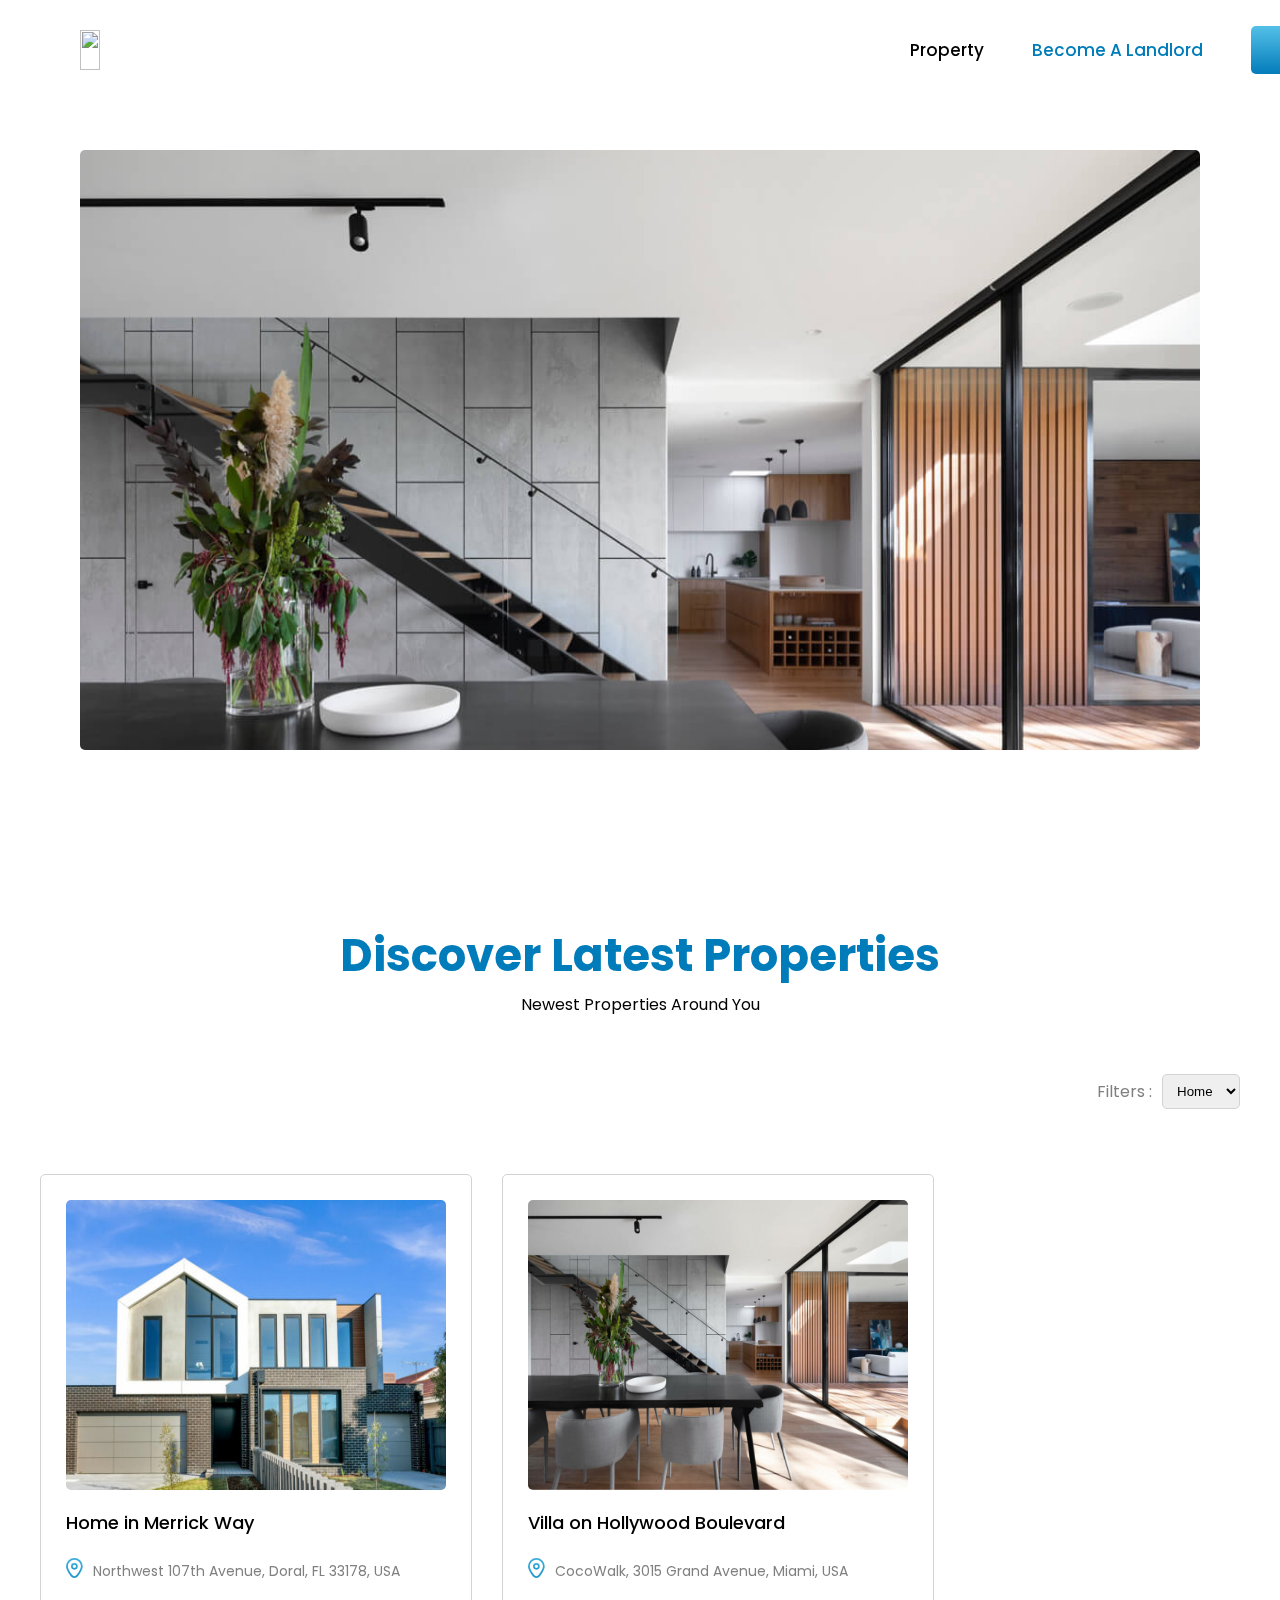
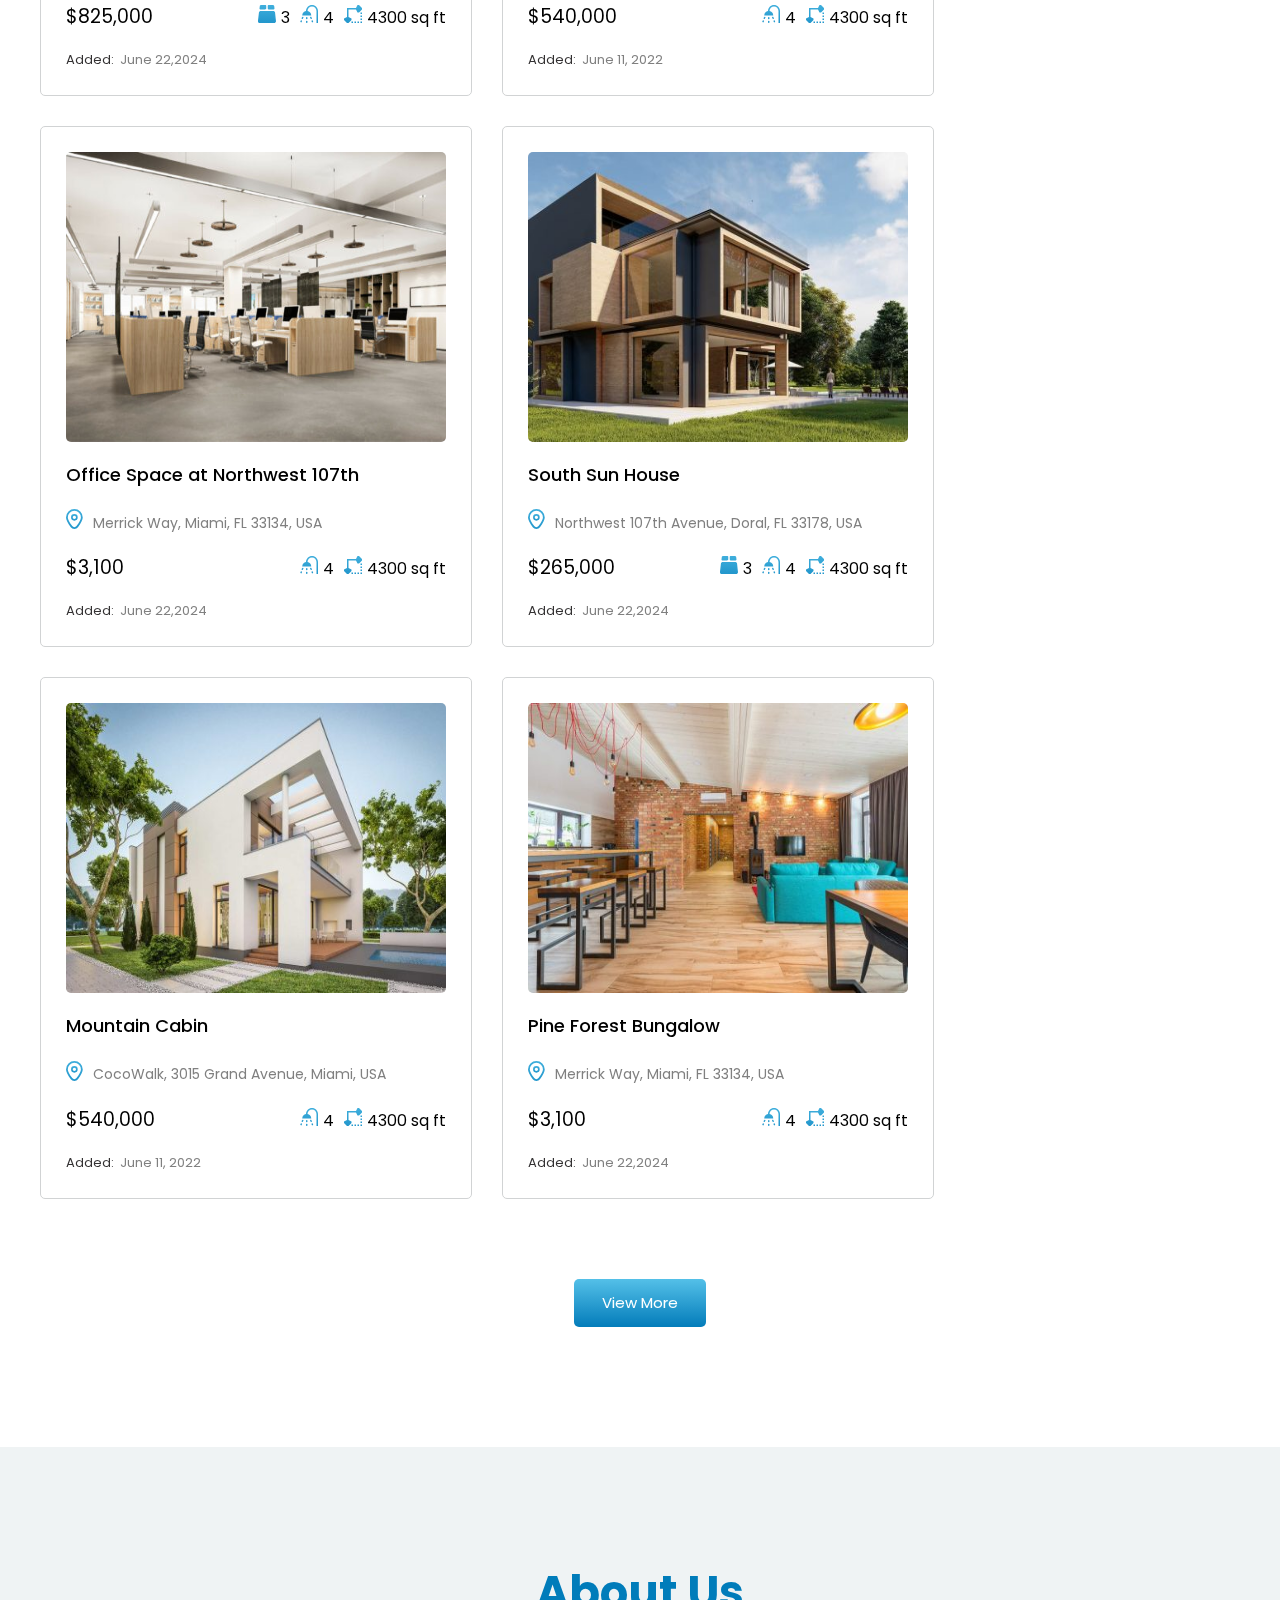
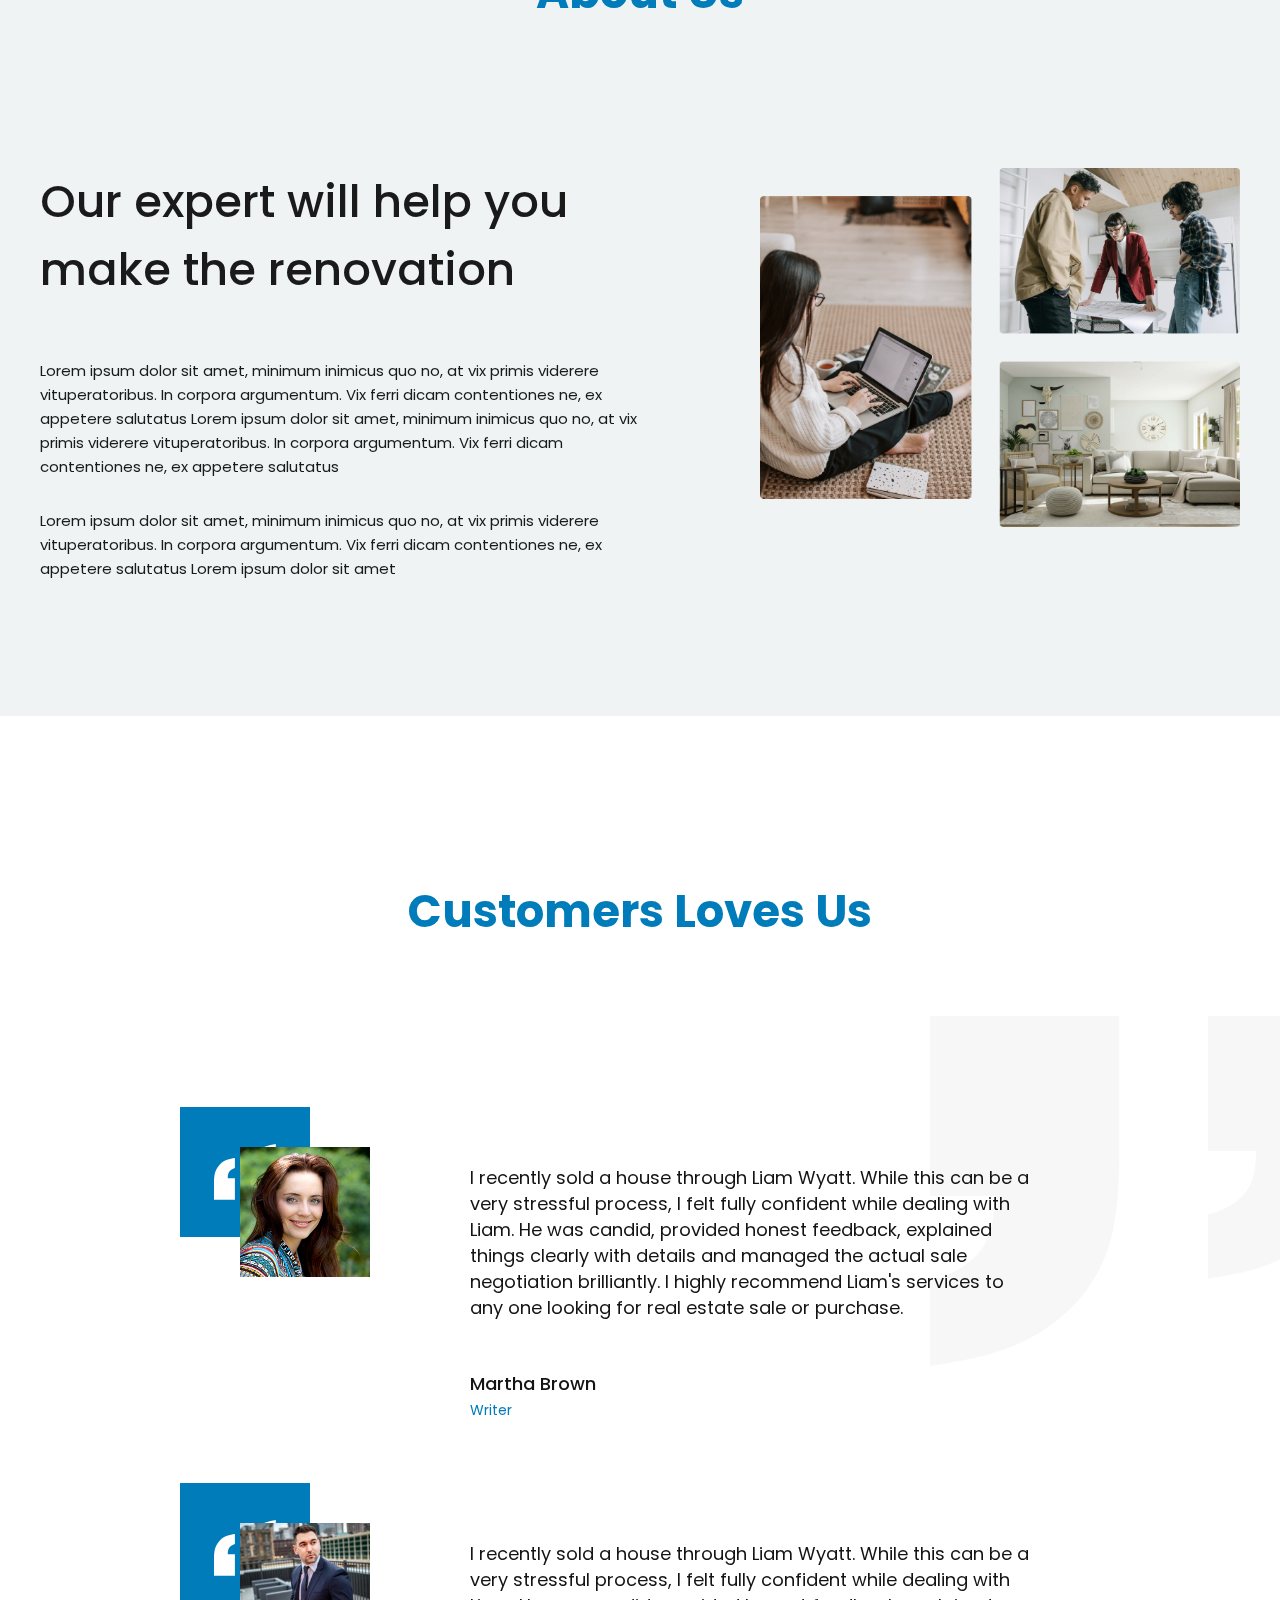
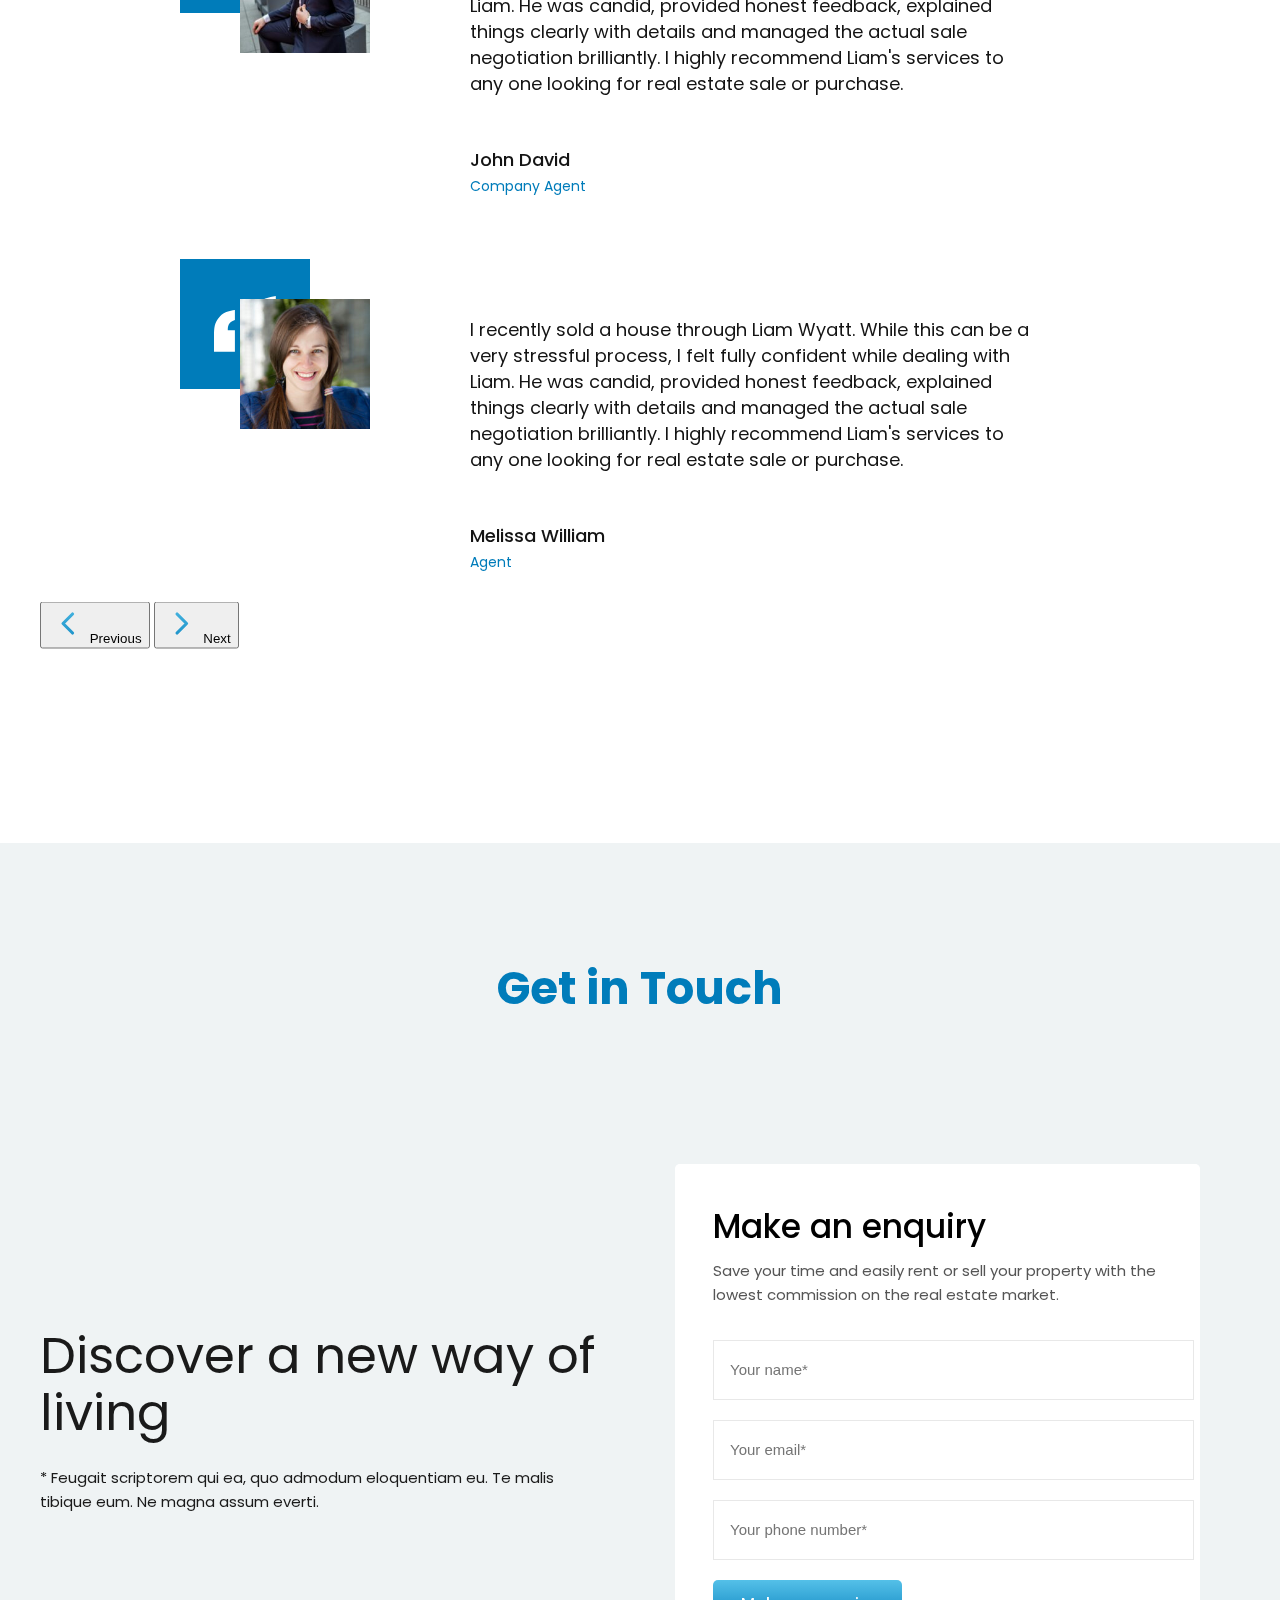
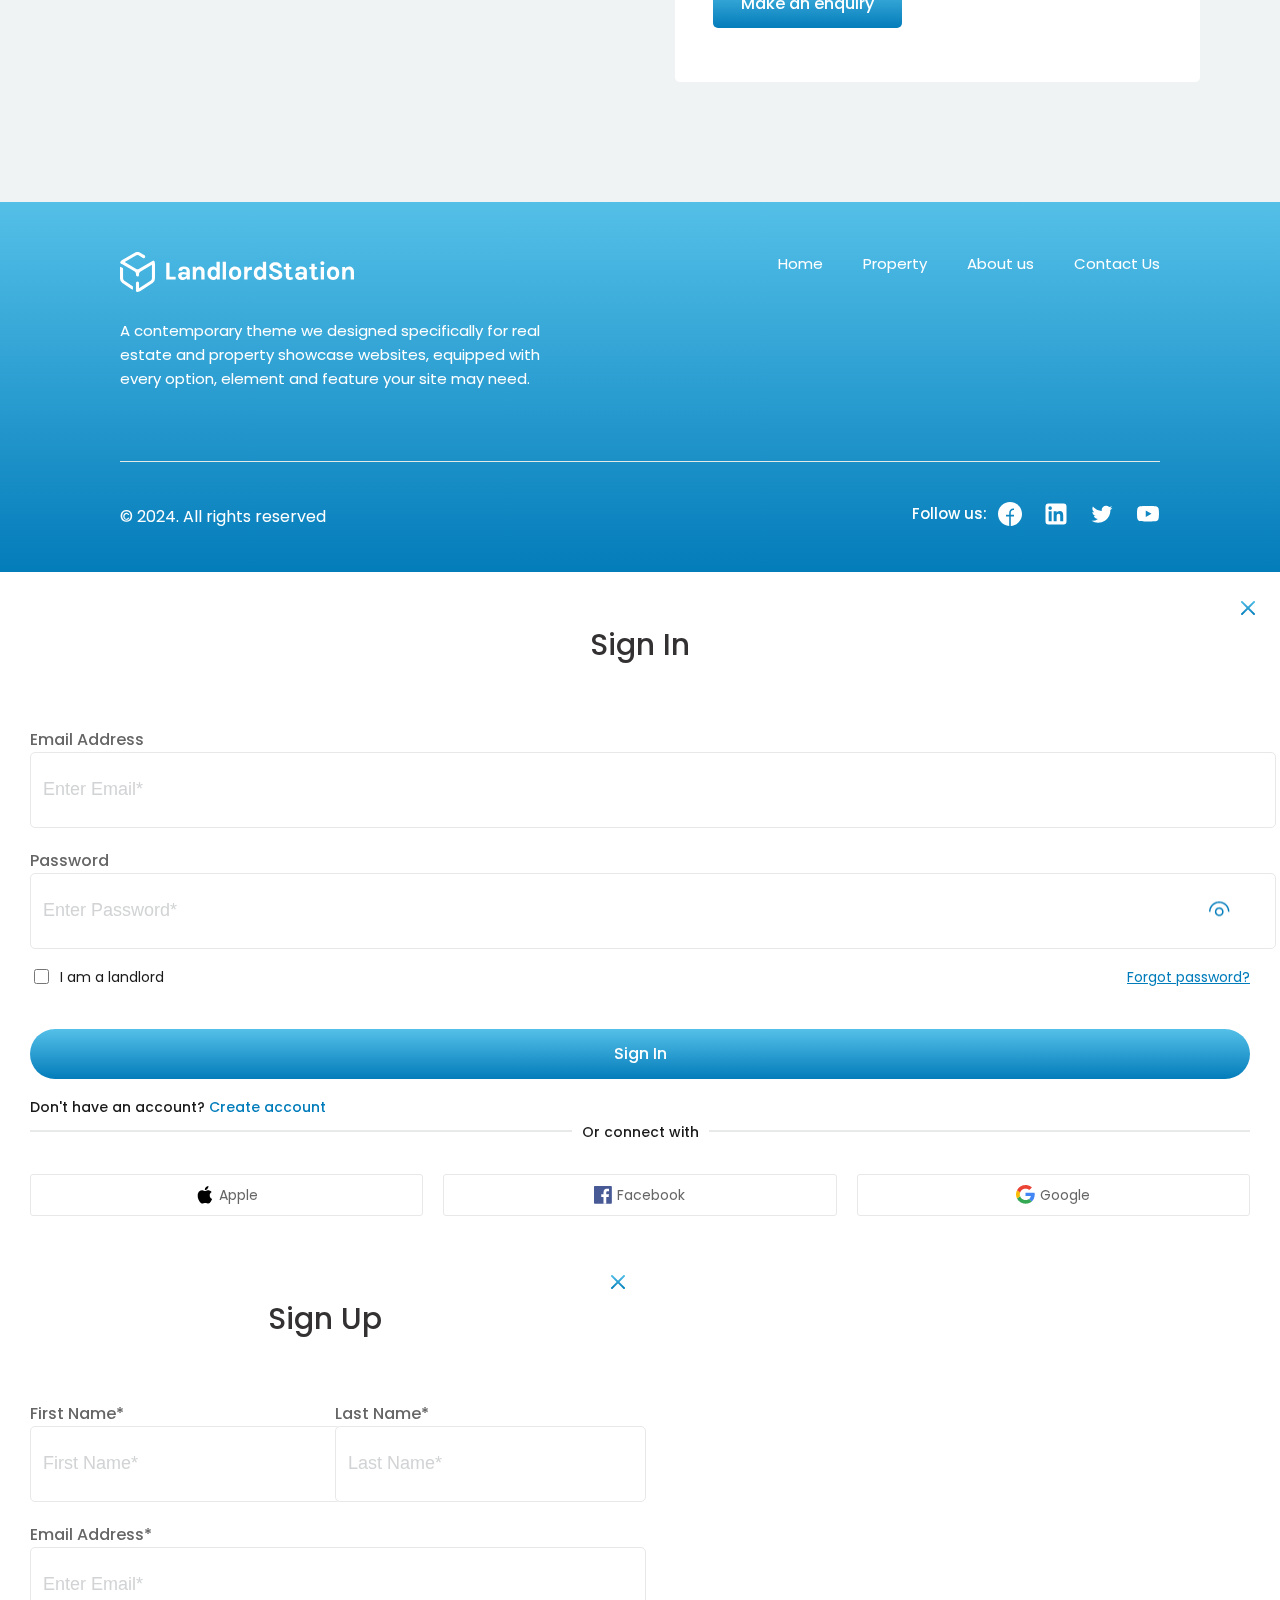
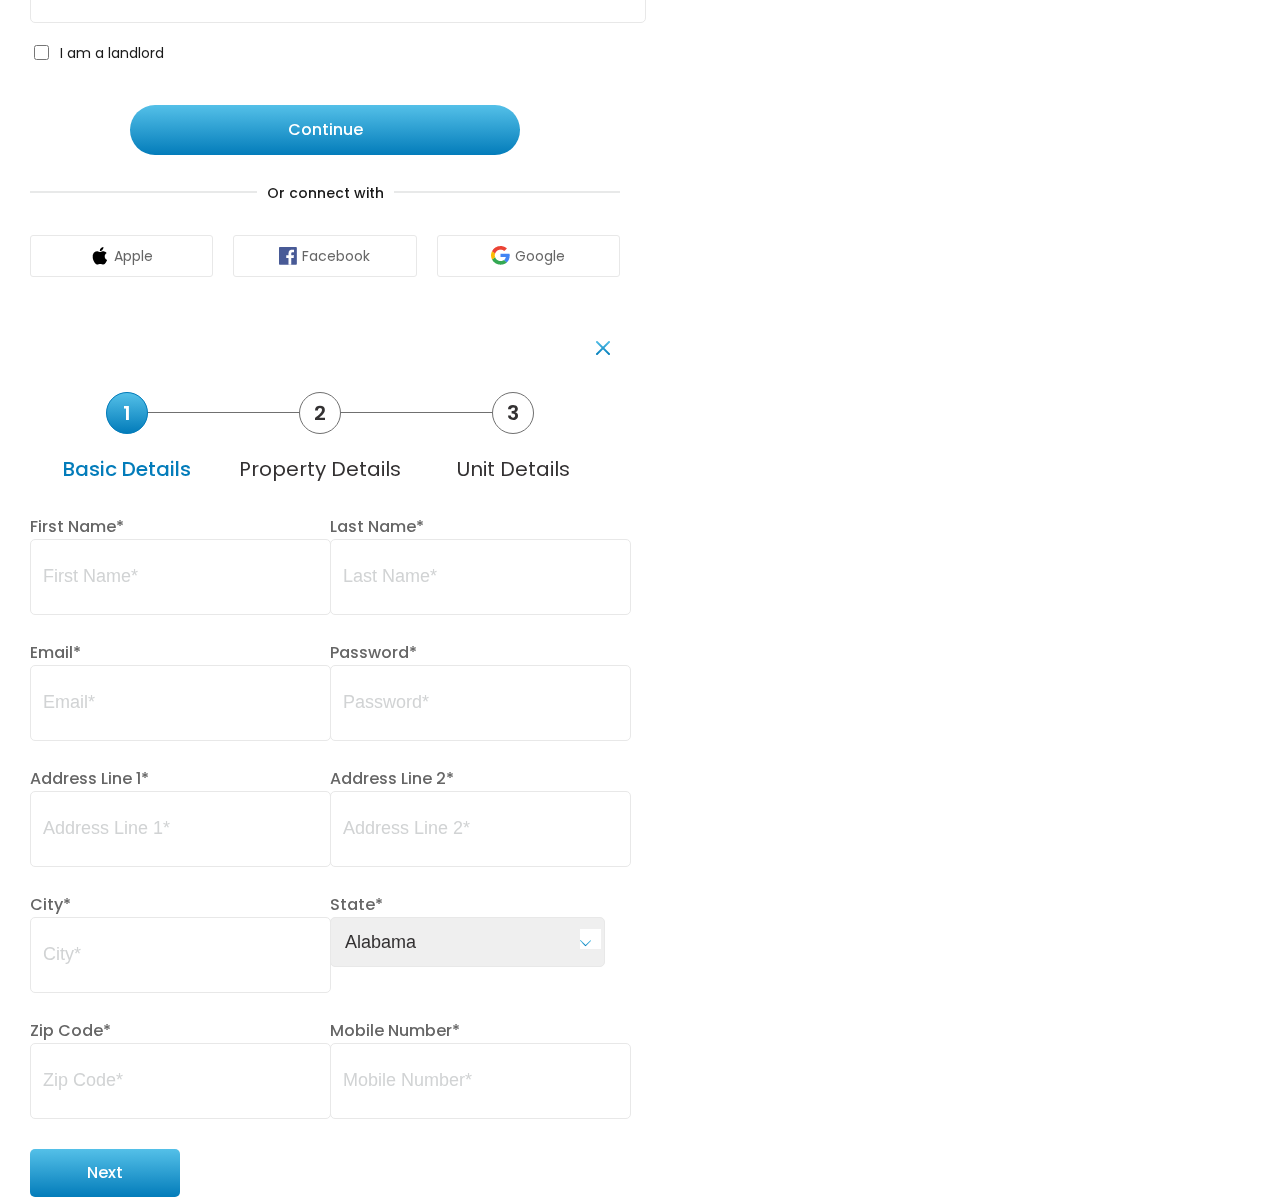
==== commit aa5a6c04: "Update index.html" ====
--- a/index.html
+++ b/index.html
@@ -2,9 +2,10 @@
 <html>
 
 <head>
-    <title>Wordpress</title>
+    <title>Landlord Staion</title>
     <meta charset="utf-8">
     <meta name="viewport" content="width=device-width, initial-scale=1">
+    <link rel="icon" type="image/x-icon" href="images/landlord-fav.png">
     <link href="https://cdn.jsdelivr.net/npm/bootstrap@5.1.3/dist/css/bootstrap.min.css" rel="stylesheet"
         integrity="sha384-1BmE4kWBq78iYhFldvKuhfTAU6auU8tT94WrHftjDbrCEXSU1oBoqyl2QvZ6jIW3" crossorigin="anonymous">
     <script src="https://cdn.jsdelivr.net/npm/@popperjs/core@2.10.2/dist/umd/popper.min.js"
@@ -26,7 +27,7 @@
     <header>
         <div class="logo">
             <a href="./index.html">
-                <img src="images/logo.png">
+                <img src="images/landlord-logo.svg">
             </a>
         </div>
         <div class="logo-content">
@@ -654,7 +655,7 @@
             <div class="footer-inner">
                 <div class="footer-content">
                     <div class="footer-image">
-                        <img src="images/footer-logo.png">
+                        <img src="images/landlord-logo-white.svg">
                     </div>
                     <p>A contemporary theme we designed specifically for real estate and property showcase websites,
                         equipped with every option, element and feature your site may need.</p>
--- a/index.css
+++ b/index.css
@@ -84,6 +84,12 @@
     background-color: #fff;
     z-index: 100;
     padding: 0 80px;
+    position: sticky;
+    top: 0;
+}
+
+header .logo{
+    height: 40px;
 }
 
 header .logo img{
@@ -167,7 +173,7 @@
 }
 
 footer .footer-container .footer-inner .footer-content .footer-image{
-    height: 51px;
+    height: 40px;
     margin: 0 0 27px;
 }
 
